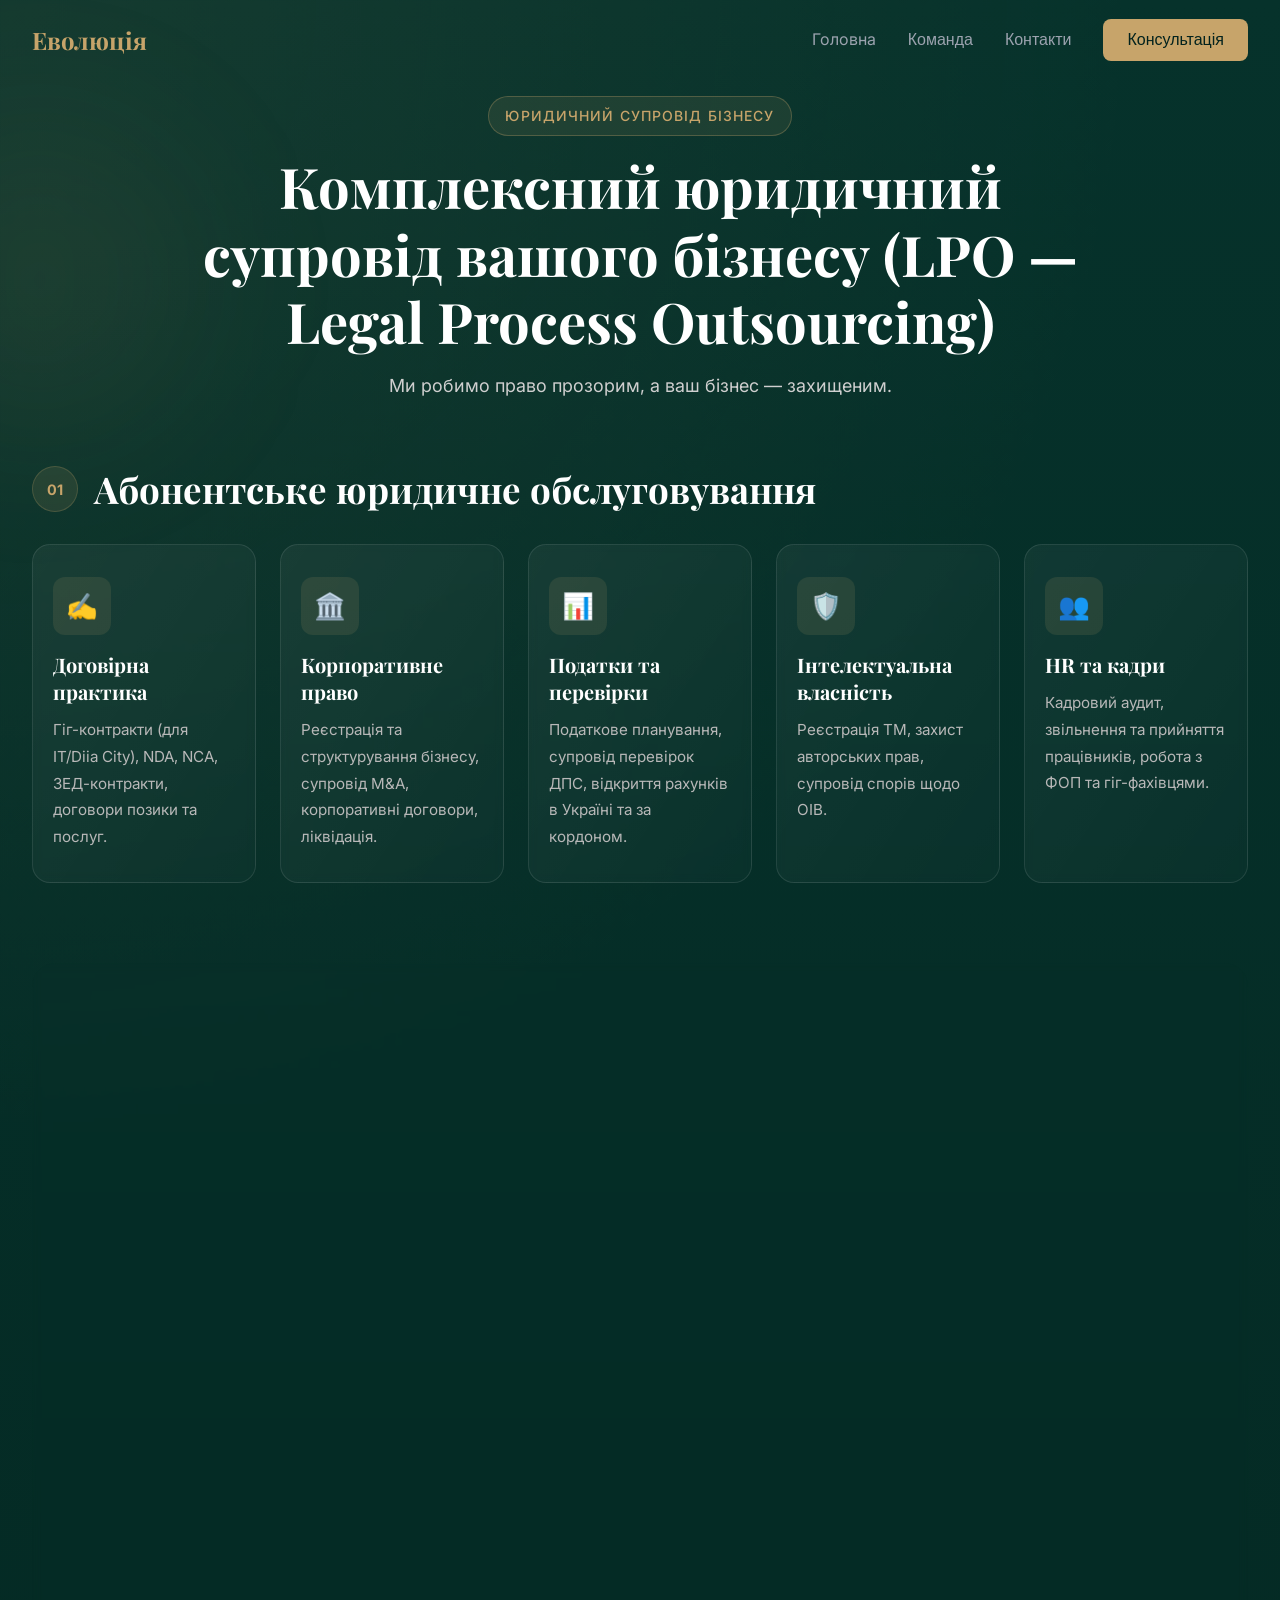
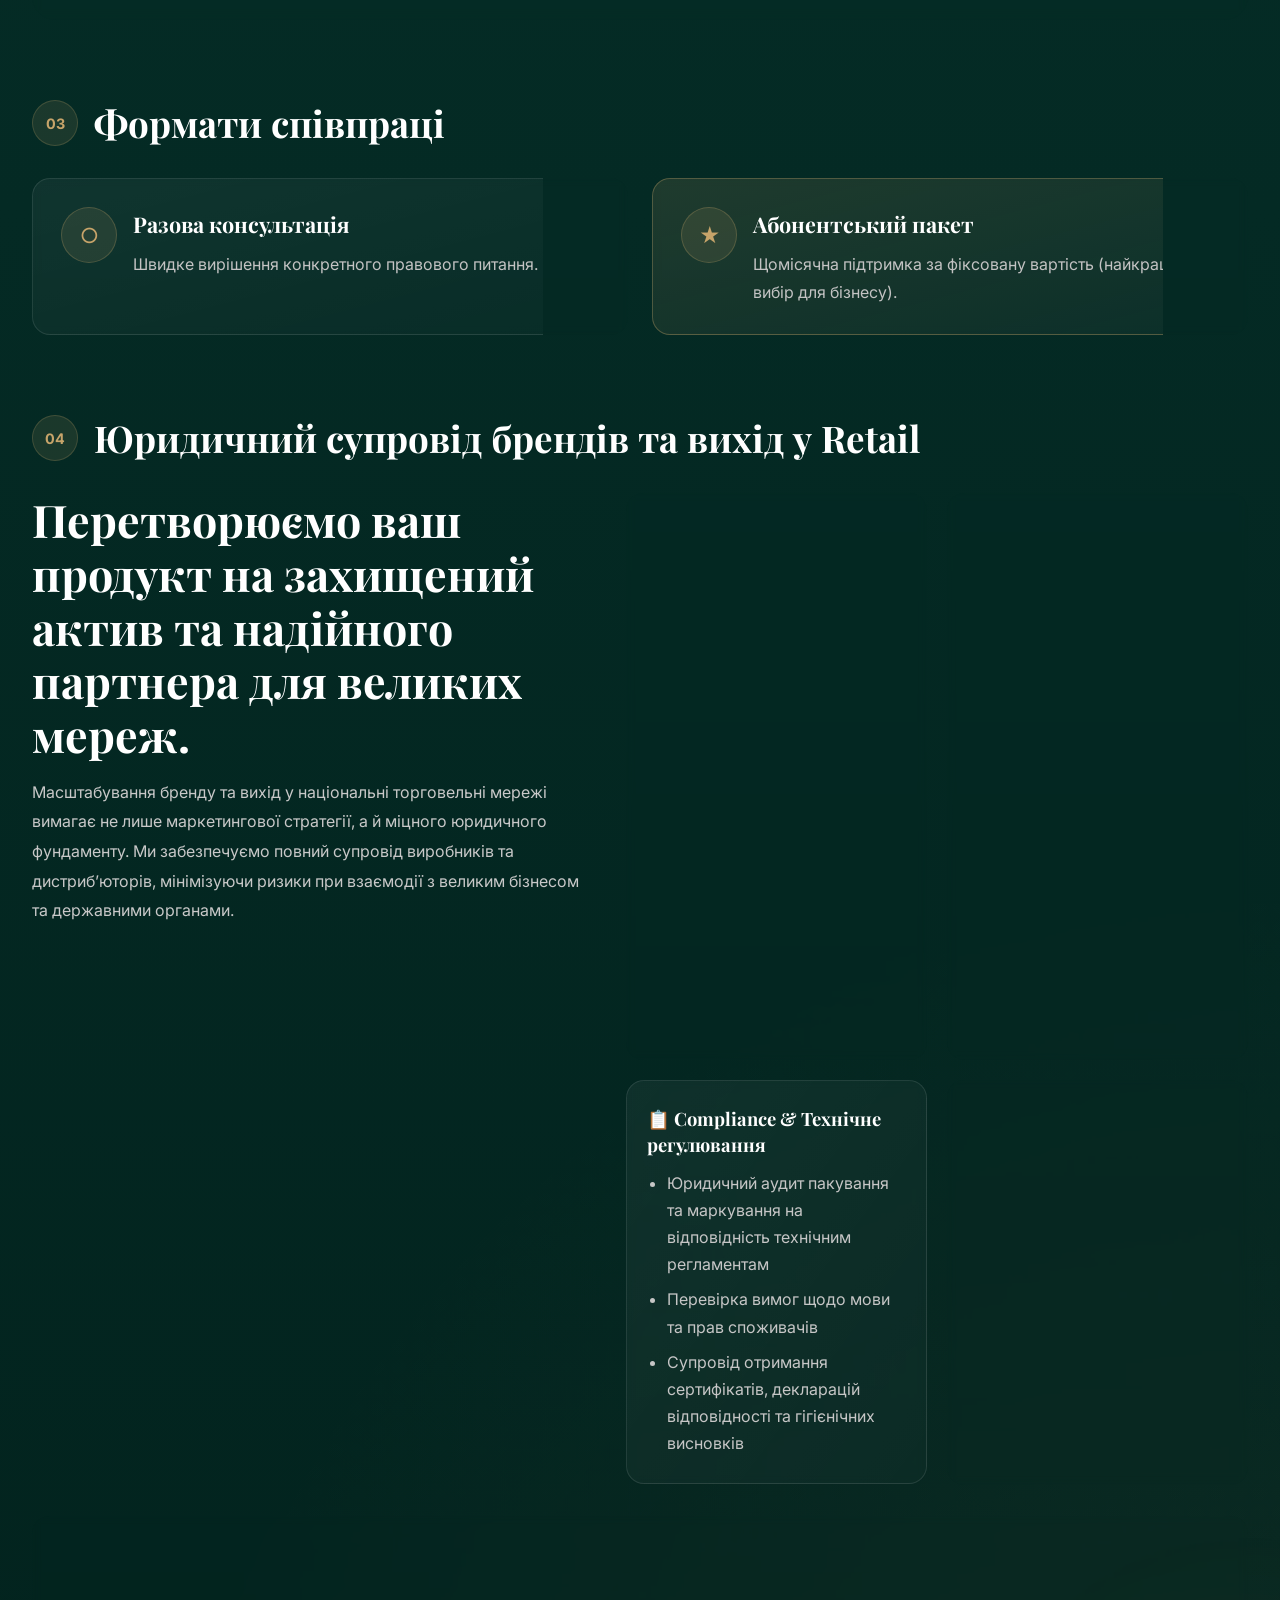
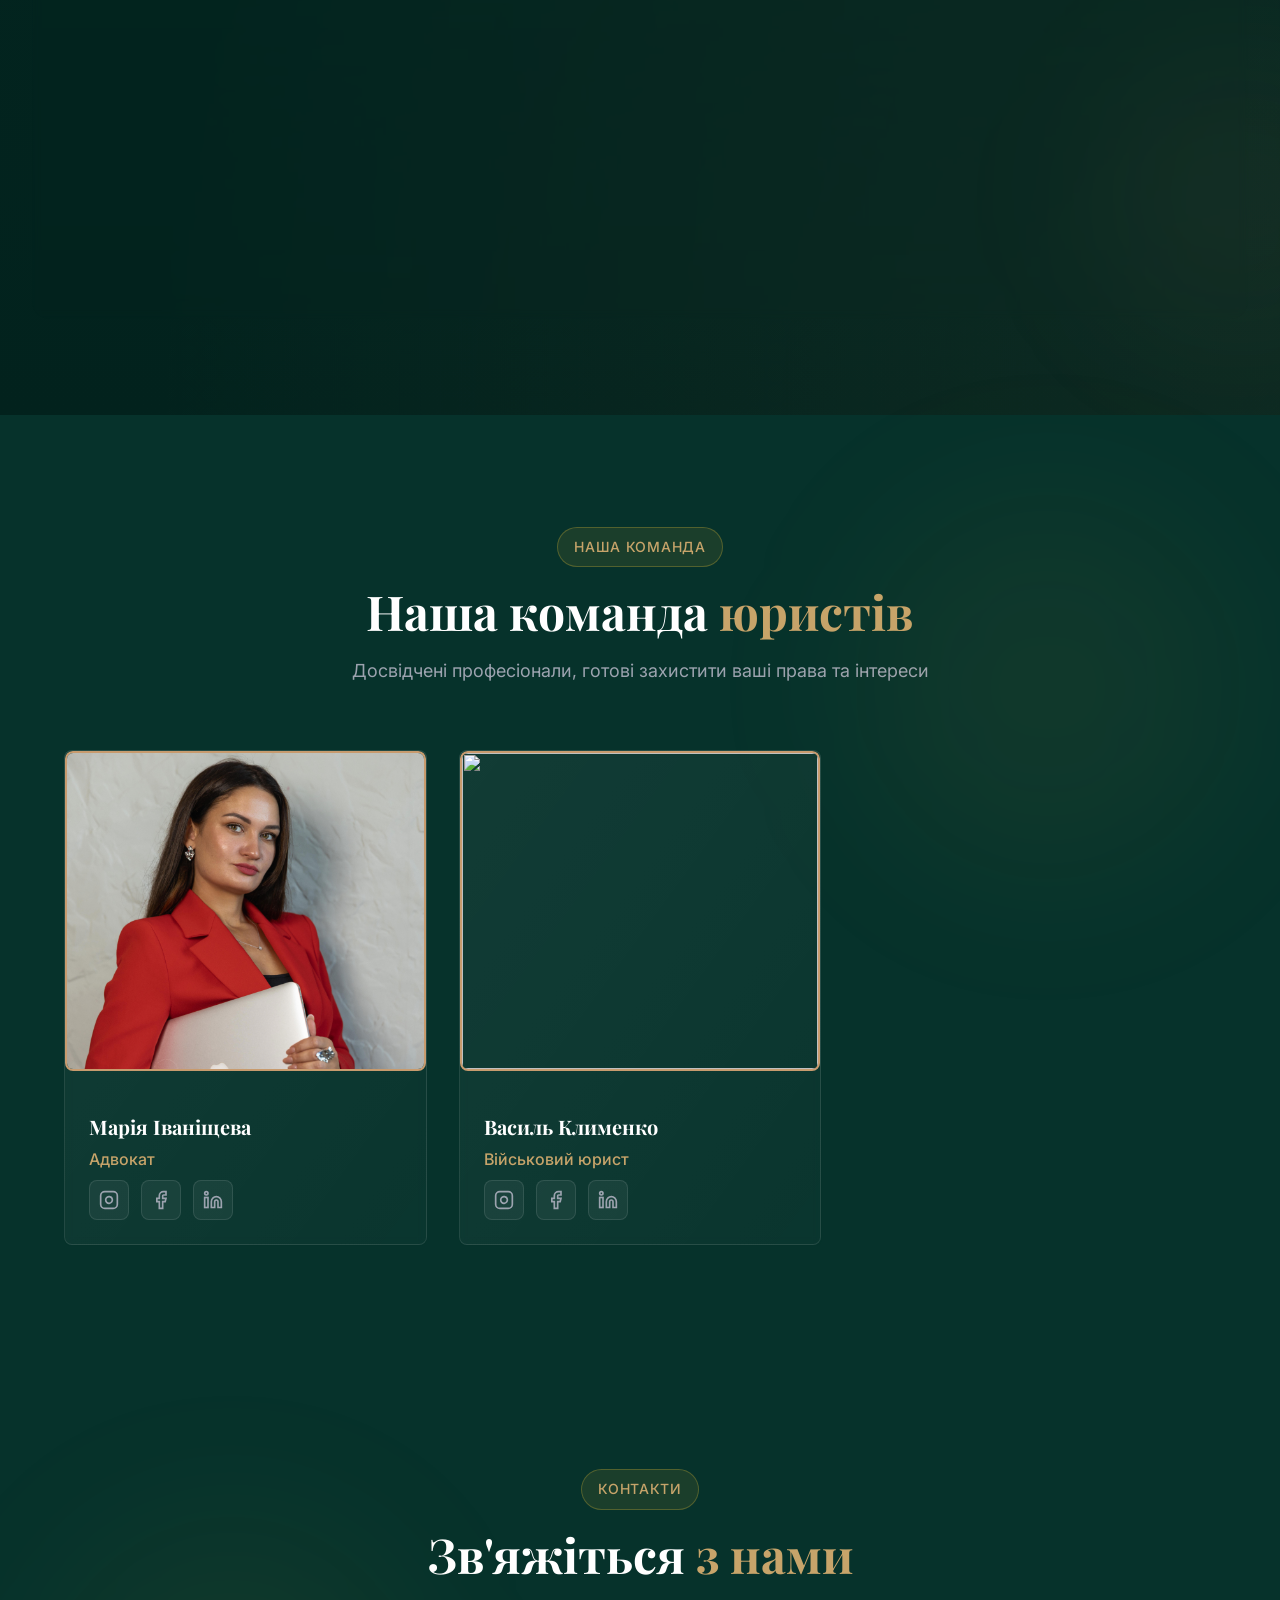
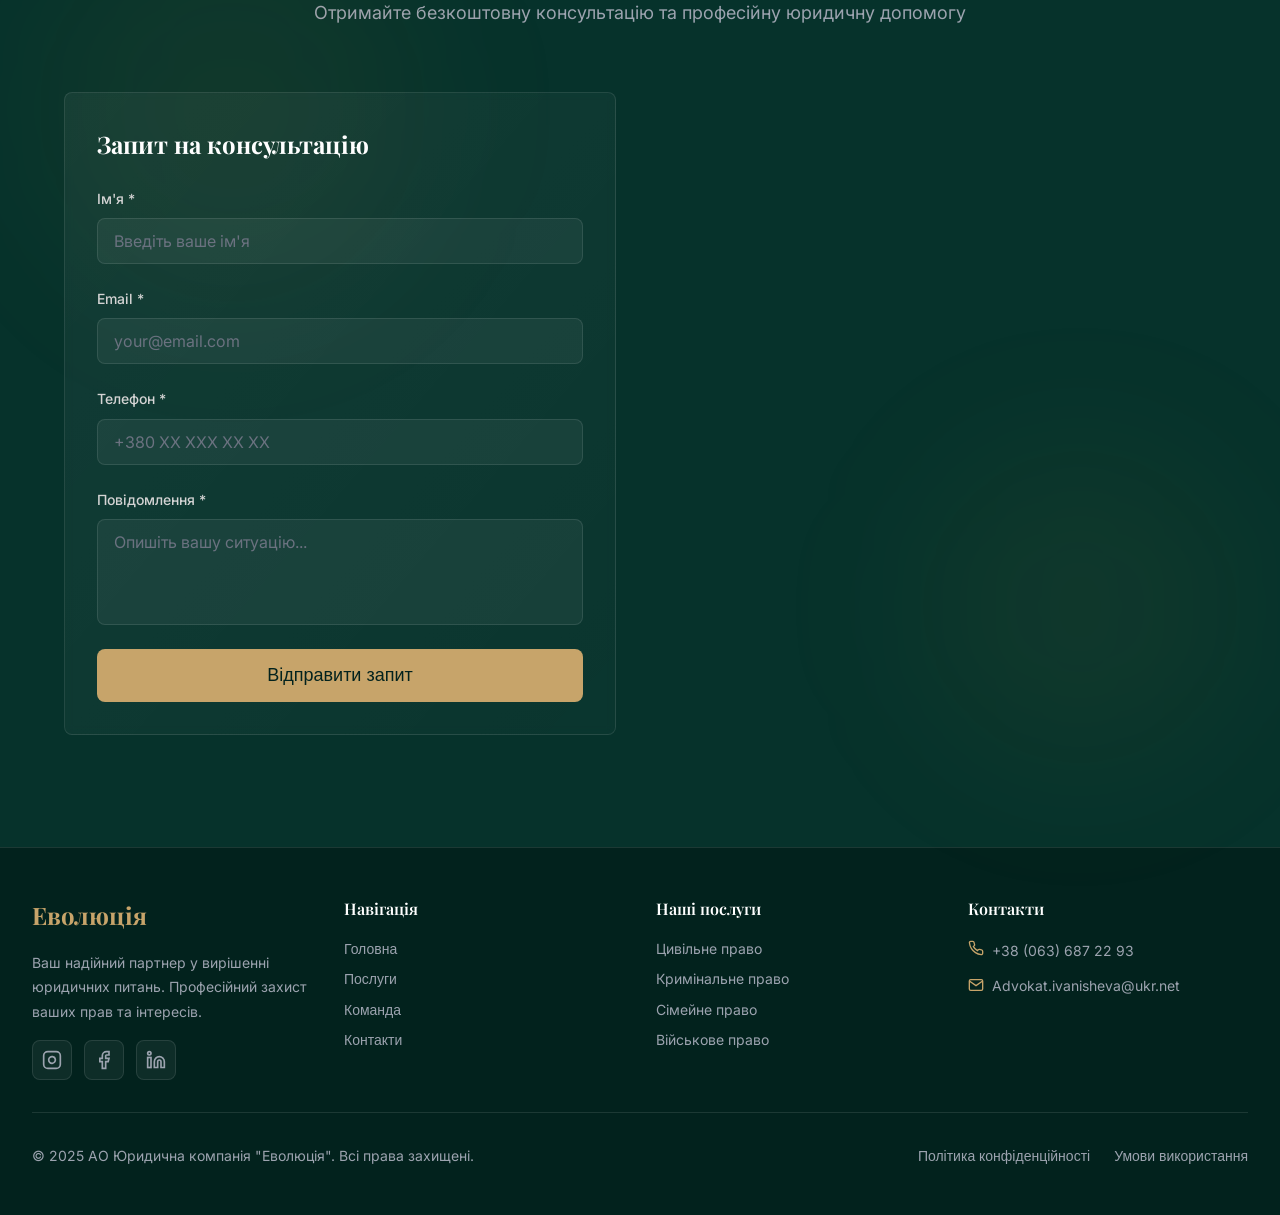
==== services.html @ 6d4f1010 "add second page" ====
<!DOCTYPE html>
<html lang="en">
<head>
    <meta charset="UTF-8" />
    <meta name="viewport" content="width=device-width, initial-scale=1.0" />
    <title>Еволюція - Юридична компанія</title>
    <link rel="stylesheet" href="styles.css">
    <link rel="preconnect" href="https://fonts.googleapis.com">
    <link rel="preconnect" href="https://fonts.gstatic.com" crossorigin>
    <link
      href="https://fonts.googleapis.com/css2?family=Playfair+Display:wght@400;500;600;700;800;900&family=Inter:wght@300;400;500;600;700&display=swap"
      rel="stylesheet">
  </head>
<body>
    
         <!-- Header -->
    <header class="header" id="header">
        <div class="container">
            <div class="header-content">
                <div class="logo" onclick="scrollToSection('hero')">
                    <span class="logo-pravo">Еволюція</span>
                </div>
                <nav class="nav-desktop">
                    <a href="./index.html" class="nav-link nav-link-anchor">Головна</a>
                    <button onclick="scrollToSection('team')" class="nav-link">Команда</button>
                    <button onclick="scrollToSection('contact')" class="nav-link">Контакти</button>
                    <button onclick="scrollToSection('contact')" class="btn btn-primary">Консультація</button>
                </nav>
                <button class="mobile-menu-btn" id="mobileMenuBtn">
                    <span></span>
                    <span></span>
                    <span></span>
                </button>
            </div>
            <nav class="nav-mobile" id="navMobile">
                <a href="./index.html" class="nav-link nav-link-anchor">Головна</a>
                <button onclick="scrollToSection('team')" class="nav-link">Команда</button>
                <button onclick="scrollToSection('contact')" class="nav-link">Контакти</button>
                <button onclick="scrollToSection('contact')" class="btn btn-primary">Консультація</button>
            </nav>
        </div>
    </header>

<section class="business-support" id="business-support">
  <div class="container">
    <div class="section-heading">
      <span class="section-label">Юридичний супровід бізнесу</span>
      <h2>Комплексний юридичний супровід вашого бізнесу (LPO — Legal Process Outsourcing)</h2>
      <p>Ми робимо право прозорим, а ваш бізнес — захищеним.</p>
    </div>

    <div class="service-block">
      <div class="block-title">
        <span>01</span>
        <h3>Абонентське юридичне обслуговування</h3>
      </div>

      <div class="practice-grid">
        <article class="practice-card">
          <div class="practice-icon">✍️</div>
          <h4>Договірна практика</h4>
          <p>Гіг-контракти (для IT/Diia City), NDA, NCA, ЗЕД-контракти, договори позики та послуг.</p>
        </article>

        <article class="practice-card">
          <div class="practice-icon">🏛️</div>
          <h4>Корпоративне право</h4>
          <p>Реєстрація та структурування бізнесу, супровід M&amp;A, корпоративні договори, ліквідація.</p>
        </article>

        <article class="practice-card">
          <div class="practice-icon">📊</div>
          <h4>Податки та перевірки</h4>
          <p>Податкове планування, супровід перевірок ДПС, відкриття рахунків в Україні та за кордоном.</p>
        </article>

        <article class="practice-card">
          <div class="practice-icon">🛡️</div>
          <h4>Інтелектуальна власність</h4>
          <p>Реєстрація ТМ, захист авторських прав, супровід спорів щодо ОІВ.</p>
        </article>

        <article class="practice-card">
          <div class="practice-icon">👥</div>
          <h4>HR та кадри</h4>
          <p>Кадровий аудит, звільнення та прийняття працівників, робота з ФОП та гіг-фахівцями.</p>
        </article>
      </div>
    </div>

    <div class="military-accounting">
      <div class="military-content">
        <span class="section-label light">02 Військовий облік на підприємстві</span>
        <h3>Повна відповідність без штрафів</h3>
        <p class="military-lead">
          Штрафи сягають десятків тисяч гривень, а ТЦК вимагає ідеального ведення документації.
        </p>

        <ul class="military-list">
          <li>Призначення відповідальної особи та її навчання</li>
          <li>Формування журналів, списків та актуалізація даних</li>
          <li>Супровід планових та позапланових перевірок ТЦК</li>
          <li>Аутсорсинг військового обліку: ми ведемо вашу базу, ви уникаєте ризиків</li>
        </ul>

        <a href="#contact" class="btn-gold">Замовити консультацію</a>
      </div>

      <div class="military-visual">
        <div class="visual-card">
          <span>Військовий облік підприємства</span>
        </div>
      </div>
    </div>

    <div class="service-block cooperation-block">
      <div class="block-title">
        <span>03</span>
        <h3>Формати співпраці</h3>
      </div>

      <div class="cooperation-grid">
        <article class="cooperation-card">
          <div class="cooperation-icon">○</div>
          <div>
            <h4>Разова консультація</h4>
            <p>Швидке вирішення конкретного правового питання.</p>
          </div>
        </article>

        <article class="cooperation-card featured">
          <div class="cooperation-icon">★</div>
          <div>
            <h4>Абонентський пакет</h4>
            <p>Щомісячна підтримка за фіксовану вартість (найкращий вибір для бізнесу).</p>
          </div>
        </article>
      </div>
    </div>

    <div class="retail-support">
  <div class="block-title">
    <span>04</span>
    <h3>Юридичний супровід брендів та вихід у Retail</h3>
  </div>

  <div class="retail-top">
    <div class="retail-intro">
      <h4>Перетворюємо ваш продукт на захищений актив та надійного партнера для великих мереж.</h4>
      <p>
        Масштабування бренду та вихід у національні торговельні мережі вимагає не лише маркетингової
        стратегії, а й міцного юридичного фундаменту. Ми забезпечуємо повний супровід виробників та
        дистриб’юторів, мінімізуючи ризики при взаємодії з великим бізнесом та державними органами.
      </p>
    </div>

    <div class="retail-grid">
      <article class="retail-card">
        <h5>⚖️ Retail-комплаєнс та договірна архітектура</h5>

        <p class="retail-subtitle">Аналіз договорів із мережами:</p>
        <ul class="retail-list">
          <li>Детальна експертиза контрактів із національними ритейлерами</li>
          <li>Коригування прихованих штрафних санкцій, умов дебіторської заборгованості, маркетингових ретро-бонусів та умов повернення товару</li>
        </ul>

        <p class="retail-subtitle">Побудова дистрибуції:</p>
        <ul class="retail-list">
          <li>Розробка дилерських та дистриб’юторських угод «з нуля»</li>
          <li>Покриття всієї території України або вихід на міжнародні ринки</li>
        </ul>
      </article>

      <article class="retail-card">
        <h5>🛡️ Захист капіталу бренду (IP Law)</h5>
        <ul class="retail-list">
          <li>Реєстрація ТМ для лістингу в мережах та захисту від недобросовісної конкуренції</li>
          <li>Антипіратство та юридичне блокування продажів підробленої чи «сірої» продукції</li>
          <li>Захист промислових зразків та реєстрація унікального дизайну пакування чи форми виробу</li>
        </ul>
      </article>

      <article class="retail-card">
        <h5>📋 Compliance &amp; Технічне регулювання</h5>
        <ul class="retail-list">
          <li>Юридичний аудит пакування та маркування на відповідність технічним регламентам</li>
          <li>Перевірка вимог щодо мови та прав споживачів</li>
          <li>Супровід отримання сертифікатів, декларацій відповідності та гігієнічних висновків</li>
        </ul>
      </article>

      <article class="retail-card">
        <h5>📢 Marketing &amp; Media Law</h5>
        <ul class="retail-list">
          <li>Супровід рекламних кампаній та юридичний аналіз креативів</li>
          <li>Уникнення штрафів за порушення Закону «Про рекламу»</li>
          <li>Контракти з інфлюенсерами та амбасадорами бренду</li>
          <li>Регулювання передачі прав на контент і відповідальності за репутаційні ризики</li>
        </ul>
      </article>
    </div>
  </div>

  <div class="retail-benefits">
    <h4>Чому вашому бренду потрібен юридичний партнер?</h4>

    <div class="benefits-grid">
      <div class="benefit-item">
        <h5>Професійна позиція в переговорах</h5>
        <p>Наявність адвокатського супроводу змінює баланс сил при узгодженні умов із ритейлерами.</p>
      </div>

      <div class="benefit-item">
        <h5>Захист маржинальності</h5>
        <p>Ми прибираємо з договорів юридичні пастки, які призводять до неочікуваних фінансових втрат (штрафи, логістичні нарахування).</p>
      </div>

      <div class="benefit-item">
        <h5>Легітимність масштабування</h5>
        <p>Ваш бренд готовий до будь-яких перевірок — від податкової до захисту прав споживачів.</p>
      </div>
    </div>

    <a href="#contact" class="btn-dark">Замовити Legal Audit</a>
  </div>
</div>
  </div>
</section>

    <!-- Team Section -->
      <section class="team" id="team">
        <div class="section-decoration section-decoration-3"></div>
        <div class="container">
          <div class="section-header">
            <div class="section-badge">НАША КОМАНДА</div>
            <h2 class="section-title">
              <span class="section-title-white">Наша команда </span>
              <span class="section-title-gold">юристів</span>
            </h2>
            <p class="section-description">
              Досвідчені професіонали, готові захистити ваші права та інтереси
            </p>
          </div>
          <div class="team-grid">
            <div class="team-card">
              <div class="team-avatar">
                <img src="./img/maria.JPG" alt="Марія Іваніщева" class="team-photo" />
              </div>
              <div class="team-info">
                <h3 class="team-name">Марія Іваніщева</h3>
                <p class="team-position">Адвокат</p>
                <!-- <p class="team-specialty">Кримінальне та військове право</p> -->
                <div class="team-social">
                  <a href="#" class="social-link">
                    <svg width="20" height="20" viewBox="0 0 24 24" fill="none" stroke="currentColor" stroke-width="2">
                      <rect x="2" y="2" width="20" height="20" rx="5" ry="5" />
                      <path d="M16 11.37A4 4 0 1 1 12.63 8 4 4 0 0 1 16 11.37z" />
                      <line x1="17.5" y1="6.5" x2="17.51" y2="6.5" />
                    </svg>
                  </a>
                  <a href="#" class="social-link">
                    <svg width="20" height="20" viewBox="0 0 24 24" fill="none" stroke="currentColor" stroke-width="2">
                      <path d="M18 2h-3a5 5 0 0 0-5 5v3H7v4h3v8h4v-8h3l1-4h-4V7a1 1 0 0 1 1-1h3z" />
                    </svg>
                  </a>
                  <a href="#" class="social-link">
                    <svg width="20" height="20" viewBox="0 0 24 24" fill="none" stroke="currentColor" stroke-width="2">
                      <path d="M16 8a6 6 0 0 1 6 6v7h-4v-7a2 2 0 0 0-2-2 2 2 0 0 0-2 2v7h-4v-7a6 6 0 0 1 6-6z" />
                      <rect x="2" y="9" width="4" height="12" />
                      <circle cx="4" cy="4" r="2" />
                    </svg>
                  </a>
                </div>
              </div>
            </div>
           <div class="team-card">
              <div class="team-avatar">
                <img src="./img/lawyer2.JPG" alt="" class="team-photo" />
              </div>
              <div class="team-info">
                <h3 class="team-name">Василь Клименко</h3>
                <p class="team-position">Військовий юрист</p>
                <!-- <p class="team-specialty">Кримінальне та військове право</p> -->
                <div class="team-social">
                  <a href="#" class="social-link">
                    <svg width="20" height="20" viewBox="0 0 24 24" fill="none" stroke="currentColor" stroke-width="2">
                      <rect x="2" y="2" width="20" height="20" rx="5" ry="5" />
                      <path d="M16 11.37A4 4 0 1 1 12.63 8 4 4 0 0 1 16 11.37z" />
                      <line x1="17.5" y1="6.5" x2="17.51" y2="6.5" />
                    </svg>
                  </a>
                  <a href="#" class="social-link">
                    <svg width="20" height="20" viewBox="0 0 24 24" fill="none" stroke="currentColor" stroke-width="2">
                      <path d="M18 2h-3a5 5 0 0 0-5 5v3H7v4h3v8h4v-8h3l1-4h-4V7a1 1 0 0 1 1-1h3z" />
                    </svg>
                  </a>
                  <a href="#" class="social-link">
                    <svg width="20" height="20" viewBox="0 0 24 24" fill="none" stroke="currentColor" stroke-width="2">
                      <path d="M16 8a6 6 0 0 1 6 6v7h-4v-7a2 2 0 0 0-2-2 2 2 0 0 0-2 2v7h-4v-7a6 6 0 0 1 6-6z" />
                      <rect x="2" y="9" width="4" height="12" />
                      <circle cx="4" cy="4" r="2" />
                    </svg>
                  </a>
                </div>
              </div>
            </div>
            <!-- <div class="team-card">
              <div class="team-avatar">
                <div class="team-avatar-placeholder">
                  <span>І</span>
                </div>
              </div>
              <div class="team-info">
                <h3 class="team-name">Ірина Бондаренко</h3>
                <p class="team-position">Старший юрист</p>
                <p class="team-specialty">Адміністративне право</p>
                <div class="team-social">
                  <a href="#" class="social-link">
                    <svg width="20" height="20" viewBox="0 0 24 24" fill="none" stroke="currentColor" stroke-width="2">
                      <rect x="2" y="2" width="20" height="20" rx="5" ry="5" />
                      <path d="M16 11.37A4 4 0 1 1 12.63 8 4 4 0 0 1 16 11.37z" />
                      <line x1="17.5" y1="6.5" x2="17.51" y2="6.5" />
                    </svg>
                  </a>
                  <a href="#" class="social-link">
                    <svg width="20" height="20" viewBox="0 0 24 24" fill="none" stroke="currentColor" stroke-width="2">
                      <path d="M18 2h-3a5 5 0 0 0-5 5v3H7v4h3v8h4v-8h3l1-4h-4V7a1 1 0 0 1 1-1h3z" />
                    </svg>
                  </a>
                  <a href="#" class="social-link">
                    <svg width="20" height="20" viewBox="0 0 24 24" fill="none" stroke="currentColor" stroke-width="2">
                      <path d="M16 8a6 6 0 0 1 6 6v7h-4v-7a2 2 0 0 0-2-2 2 2 0 0 0-2 2v7h-4v-7a6 6 0 0 1 6-6z" />
                      <rect x="2" y="9" width="4" height="12" />
                      <circle cx="4" cy="4" r="2" />
                    </svg>
                  </a>
                </div>
              </div>
            </div>  -->
          </div>
        </div>
      </section>
    <!-- Contact Section -->
      <section class="contact" id="contact">
        <div class="section-decoration section-decoration-4"></div>
        <div class="section-decoration section-decoration-5"></div>
        <div class="container">
          <div class="section-header">
            <div class="section-badge">КОНТАКТИ</div>
            <h2 class="section-title">
              <span class="section-title-white">Зв'яжіться </span>
              <span class="section-title-gold">з нами</span>
            </h2>
            <p class="section-description">
              Отримайте безкоштовну консультацію та професійну юридичну допомогу
            </p>
          </div>
          <div class="contact-grid">
            <div class="contact-form-wrapper">
              <h3 class="contact-form-title">Запит на консультацію</h3>
              <form id="contactForm" class="contact-form">
                <div class="form-group">
                  <label for="name">Ім'я *</label>
                  <input type="text" id="name" name="name" required placeholder="Введіть ваше ім'я">
                </div>
                <div class="form-group">
                  <label for="email">Email *</label>
                  <input type="email" id="email" name="email" required placeholder="your@email.com">
                </div>
                <div class="form-group">
                  <label for="phone">Телефон *</label>
                  <input type="tel" id="phone" name="phone" required placeholder="+380 XX XXX XX XX">
                </div>
                <div class="form-group">
                  <label for="message">Повідомлення *</label>
                  <textarea id="message" name="message" required rows="4" placeholder="Опишіть вашу ситуацію..."></textarea>
                </div>
                <button type="submit" class="btn btn-primary btn-lg btn-full">Відправити запит</button>
              </form>
            </div>
            <div class="contact-info">
              <div class="contact-info-card">
                <div class="contact-info-icon">
                  <svg width="24" height="24" viewBox="0 0 24 24" fill="none" stroke="currentColor" stroke-width="2">
                    <path
                      d="M22 16.92v3a2 2 0 0 1-2.18 2 19.79 19.79 0 0 1-8.63-3.07 19.5 19.5 0 0 1-6-6 19.79 19.79 0 0 1-3.07-8.67A2 2 0 0 1 4.11 2h3a2 2 0 0 1 2 1.72 12.84 12.84 0 0 0 .7 2.81 2 2 0 0 1-.45 2.11L8.09 9.91a16 16 0 0 0 6 6l1.27-1.27a2 2 0 0 1 2.11-.45 12.84 12.84 0 0 0 2.81.7A2 2 0 0 1 22 16.92z" />
                  </svg>
                </div>
                <div>
                  <h4>Телефон</h4>
                  <a href="tel:+380636872293">+38 (063) 687 22 93</a>
                </div>
              </div>
              <div class="contact-info-card">
                <div class="contact-info-icon">
                  <svg width="24" height="24" viewBox="0 0 24 24" fill="none" stroke="currentColor" stroke-width="2">
                    <path d="M4 4h16c1.1 0 2 .9 2 2v12c0 1.1-.9 2-2 2H4c-1.1 0-2-.9-2-2V6c0-1.1.9-2 2-2z" />
                    <polyline points="22,6 12,13 2,6" />
                  </svg>
                </div>
                <div>
                  <h4>Email</h4>
                  <a href="mailto:Advokat.ivanisheva@ukr.net">Advokat.ivanisheva@ukr.net</a>
                </div>
              </div>
              <div class="contact-info-card">
                <div class="contact-info-icon">
                  <svg width="24" height="24" viewBox="0 0 24 24" fill="none" stroke="currentColor" stroke-width="2">
                    <path d="M21 10c0 7-9 13-9 13s-9-6-9-13a9 9 0 0 1 18 0z" />
                    <circle cx="12" cy="10" r="3" />
                  </svg>
                </div>
                <div>
                  <h4>Адреса</h4>
                  <p>м. Івано-Франківськ, вул. Шевченко, 9</p>
                  <p>76018</p>
                </div>
              </div>
              <div class="contact-info-card">
                <div class="contact-info-icon">
                  <svg width="24" height="24" viewBox="0 0 24 24" fill="none" stroke="currentColor" stroke-width="2">
                    <circle cx="12" cy="12" r="10" />
                    <polyline points="12 6 12 12 16 14" />
                  </svg>
                </div>
                <div>
                  <h4>Години роботи</h4>
                  <p>Пн-Пт: 9:00 - 18:00</p>
                  <p>Сб: 10:00 - 15:00</p>
                  <p>Нд: Вихідний</p>
                </div>
              </div>
            </div>
          </div>
        </div>
      </section>
      
      <!-- Footer -->
      <footer class="footer">
        <div class="container">
          <div class="footer-grid">
            <div class="footer-brand">
              <div class="logo">
                <span class="logo-pravo">Еволюція</span>
              </div>
              <p class="footer-description">
                Ваш надійний партнер у вирішенні юридичних питань. Професійний захист ваших прав та інтересів.
              </p>
              <div class="footer-social">
                <a href="#" class="social-link">
                  <svg width="20" height="20" viewBox="0 0 24 24" fill="none" stroke="currentColor" stroke-width="2">
                    <rect x="2" y="2" width="20" height="20" rx="5" ry="5" />
                    <path d="M16 11.37A4 4 0 1 1 12.63 8 4 4 0 0 1 16 11.37z" />
                    <line x1="17.5" y1="6.5" x2="17.51" y2="6.5" />
                  </svg>
                </a>
                <a href="#" class="social-link">
                  <svg width="20" height="20" viewBox="0 0 24 24" fill="none" stroke="currentColor" stroke-width="2">
                    <path d="M18 2h-3a5 5 0 0 0-5 5v3H7v4h3v8h4v-8h3l1-4h-4V7a1 1 0 0 1 1-1h3z" />
                  </svg>
                </a>
                <a href="#" class="social-link">
                  <svg width="20" height="20" viewBox="0 0 24 24" fill="none" stroke="currentColor" stroke-width="2">
                    <path d="M16 8a6 6 0 0 1 6 6v7h-4v-7a2 2 0 0 0-2-2 2 2 0 0 0-2 2v7h-4v-7a6 6 0 0 1 6-6z" />
                    <rect x="2" y="9" width="4" height="12" />
                    <circle cx="4" cy="4" r="2" />
                  </svg>
                </a>
              </div>
            </div>
            <div class="footer-links">
              <h3>Навігація</h3>
              <ul>
                <li><button onclick="scrollToSection('hero')">Головна</button></li>
                <li><button onclick="scrollToSection('services')">Послуги</button></li>
                <li><button onclick="scrollToSection('team')">Команда</button></li>
                <li><button onclick="scrollToSection('contact')">Контакти</button></li>
              </ul>
            </div>
            <div class="footer-links">
              <h3>Наші послуги</h3>
              <ul>
                <li>Цивільне право</li>
                <li>Кримінальне право</li>
                <li>Сімейне право</li>
                <li>Військове право</li>
              </ul>
            </div>
            <div class="footer-contact">
              <h3>Контакти</h3>
              <div class="footer-contact-item">
                <svg width="16" height="16" viewBox="0 0 24 24" fill="none" stroke="currentColor" stroke-width="2">
                  <path
                    d="M22 16.92v3a2 2 0 0 1-2.18 2 19.79 19.79 0 0 1-8.63-3.07 19.5 19.5 0 0 1-6-6 19.79 19.79 0 0 1-3.07-8.67A2 2 0 0 1 4.11 2h3a2 2 0 0 1 2 1.72 12.84 12.84 0 0 0 .7 2.81 2 2 0 0 1-.45 2.11L8.09 9.91a16 16 0 0 0 6 6l1.27-1.27a2 2 0 0 1 2.11-.45 12.84 12.84 0 0 0 2.81.7A2 2 0 0 1 22 16.92z" />
                </svg>
                <div>
                  <a href="tel:+380636872293">+38 (063) 687 22 93</a>
                </div>
              </div>
              <div class="footer-contact-item">
                <svg width="16" height="16" viewBox="0 0 24 24" fill="none" stroke="currentColor" stroke-width="2">
                  <path d="M4 4h16c1.1 0 2 .9 2 2v12c0 1.1-.9 2-2 2H4c-1.1 0-2-.9-2-2V6c0-1.1.9-2 2-2z" />
                  <polyline points="22,6 12,13 2,6" />
                </svg>
                <a href="mailto:Advokat.ivanisheva@ukr.net">Advokat.ivanisheva@ukr.net</a>
              </div>
            </div>
          </div>
          <div class="footer-bottom">
            <p>© 2025 АО Юридична компанія "Еволюція". Всі права захищені.</p>
            <div class="footer-bottom-links">
              <button>Політика конфіденційності</button>
              <button>Умови використання</button>
            </div>
          </div>
        </div>
      </footer>
      
      <!-- Toast Notification -->
      <div id="toast" class="toast"></div>
      
      <script src="script.js"></script>
    
</body>
</html>
---- styles.css ----
/* Reset and Base Styles */
* {
  margin: 0;
  padding: 0;
  box-sizing: border-box;
}

:root {
  --gold: #c7a46a;
  --gold-dark: #a48753;
  --bg-dark: #06322b;
  --bg-darker: #02221d;
  --text-white: #ffffff;
  --text-gray: #d8d8d8;
  --text-light-gray: #f3f3f3;
  --border-color: rgba(255, 255, 255, 0.1);
}

html {
  scroll-behavior: smooth;
}

body {
  font-family: "Inter", sans-serif;
  background-color: var(--bg-dark);
  color: var(--text-white);
  line-height: 1.6;
  overflow-x: hidden;
}

h1,
h2,
h3,
h4,
h5,
h6 {
  font-family: "Playfair Display", serif;
  font-weight: 700;
}
a {
  text-decoration: none;
}
.container {
  max-width: 1280px;
  margin: 0 auto;
  padding: 0 1rem;
}

@media (min-width: 640px) {
  .container {
    padding: 0 1.5rem;
  }
}

@media (min-width: 1024px) {
  .container {
    padding: 0 2rem;
  }
}

/* Header */
.header {
  position: fixed;
  top: 0;
  left: 0;
  right: 0;
  z-index: 50;
  transition: all 0.3s ease;
}

.header.scrolled {
  background-color: rgba(0, 0, 0, 0.9);
  backdrop-filter: blur(12px);
  box-shadow: 0 4px 20px rgba(0, 0, 0, 0.5);
}

.header-content {
  display: flex;
  align-items: center;
  justify-content: space-between;
  height: 80px;
}

.logo {
  font-size: 1.5rem;
  font-weight: 700;
  cursor: pointer;
  font-family: "Playfair Display", serif;
}

.logo-pravo {
  color: var(--gold);
}

.logo-blago {
  color: var(--text-white);
}

.nav-desktop {
  display: none;
  align-items: center;
  gap: 2rem;
}

@media (min-width: 768px) {
  .nav-desktop {
    display: flex;
  }
}

.nav-link {
  background: none;
  border: none;
  color: #9ca3af;
  cursor: pointer;
  font-size: 1rem;
  transition: color 0.2s;
}

.nav-link:hover {
  color: var(--gold);
}

.mobile-menu-btn {
  display: flex;
  flex-direction: column;
  gap: 6px;
  background: none;
  border: none;
  cursor: pointer;
  padding: 8px;
}

@media (min-width: 768px) {
  .mobile-menu-btn {
    display: none;
  }
}

.mobile-menu-btn span {
  width: 24px;
  height: 2px;
  background-color: var(--text-white);
  transition: all 0.3s ease;
}

.mobile-menu-btn.active span:nth-child(1) {
  transform: rotate(45deg) translate(8px, 8px);
}

.mobile-menu-btn.active span:nth-child(2) {
  opacity: 0;
}

.mobile-menu-btn.active span:nth-child(3) {
  transform: rotate(-45deg) translate(6px, -6px);
}

.nav-mobile {
  display: none;
  flex-direction: column;
  gap: 1rem;
  padding: 1.5rem;
  background-color: rgba(0, 0, 0, 0.95);
  backdrop-filter: blur(12px);
  border-top: 1px solid var(--border-color);
}

.nav-mobile.active {
  display: flex;
}

@media (min-width: 768px) {
  .nav-mobile {
    display: none !important;
  }
}

/* Hero Section */
.hero {
  position: relative;
  min-height: 100vh;
  display: flex;
  align-items: center;
  justify-content: center;
  overflow: hidden;
  padding-top: 80px;
}

.hero-bg {
  position: absolute;
  inset: 0;
  z-index: 0;
}

.hero-image {
  width: 100%;
  height: 100%;
  object-fit: cover;
  animation: heroZoom 20s ease-in-out infinite alternate;
}

@keyframes heroZoom {
  0% {
    transform: scale(1);
  }

  100% {
    transform: scale(1.1);
  }
}

.hero-overlay {
  position: absolute;
  inset: 0;
  background: linear-gradient(
    to bottom right,
    rgba(0, 0, 0, 0.85) 0%,
    rgba(10, 10, 10, 0.9) 50%,
    rgba(0, 0, 0, 0.85) 100%
  );
}

.hero-decoration {
  position: absolute;
  border-radius: 50%;
  filter: blur(80px);
  opacity: 0.6;
  z-index: 1;
}

.hero-decoration-1 {
  top: 80px;
  right: 40px;
  width: 288px;
  height: 288px;
  background-color: rgba(212, 175, 55, 0.1);
}

.hero-decoration-2 {
  bottom: 80px;
  left: 40px;
  width: 384px;
  height: 384px;
  background-color: rgba(212, 175, 55, 0.05);
}

.hero-container {
  position: relative;
  z-index: 10;
  text-align: center;
  max-width: 1280px;
  padding-top: 5rem;
  padding-bottom: 2rem;
}

.hero-badge {
  display: inline-flex;
  align-items: center;
  gap: 0.5rem;
  padding: 0.5rem 1rem;
  background-color: rgba(212, 175, 55, 0.1);
  border: 1px solid rgba(212, 175, 55, 0.3);
  border-radius: 9999px;
  margin-bottom: 1.5rem;
  backdrop-filter: blur(4px);
}

.hero-badge .icon {
  color: var(--gold);
}

.hero-badge span {
  font-size: 0.875rem;
  color: var(--gold);
  font-weight: 500;
}

.hero-title {
  font-size: 2.5rem;
  line-height: 1.2;
  margin-bottom: 1.5rem;
  font-weight: 700;
}

@media (min-width: 640px) {
  .hero-title {
    font-size: 3rem;
  }
}

@media (min-width: 768px) {
  .hero-title {
    font-size: 3.75rem;
  }
}

@media (min-width: 1024px) {
  .hero-title {
    font-size: 4.5rem;
  }
}

.hero-title-white {
  color: var(--text-white);
}

.hero-title-gold {
  color: var(--gold);
}

.hero-description {
  font-size: 1.125rem;
  color: #d4d4d4;
  margin-bottom: 2rem;
  max-width: 48rem;
  margin-left: auto;
  margin-right: auto;
  line-height: 1.75;
}

@media (min-width: 640px) {
  .hero-description {
    font-size: 1.25rem;
  }
}

.hero-free-badge {
  display: inline-flex;
  align-items: center;
  gap: 0.5rem;
  padding: 0.75rem 1.5rem;
  background: linear-gradient(
    to right,
    rgba(212, 175, 55, 0.2) 0%,
    transparent 100%
  );
  border-left: 4px solid var(--gold);
  border-radius: 0 9999px 9999px 0;
  margin-bottom: 2rem;
}

.hero-free-badge .icon {
  color: var(--gold);
}

.hero-free-badge span {
  font-size: 1.125rem;
  font-weight: 600;
  color: var(--gold);
}

.hero-buttons {
  display: flex;
  flex-direction: column;
  gap: 1rem;
  justify-content: center;
  align-items: center;
  margin-bottom: 4rem;
}

@media (min-width: 640px) {
  .hero-buttons {
    flex-direction: row;
  }
}
/* Buttons */
.btn {
  padding: 0.75rem 1.5rem;
  border: none;
  border-radius: 8px;
  font-size: 1rem;
  font-weight: 500;
  cursor: pointer;
  transition: all 0.2s ease;
  display: inline-block;
  text-align: center;
}

.btn-primary {
  background-color: var(--gold);
  color: var(--bg-darker);
}

.btn-primary:hover {
  background-color: var(--gold-dark);
  transform: scale(1.05);
}

.btn-outline {
  background-color: transparent;
  color: var(--gold);
  border: 2px solid var(--gold);
}

.btn-outline:hover {
  background-color: var(--gold);
  color: var(--bg-darker);
}

.btn-lg {
  padding: 1rem 2rem;
  font-size: 1.125rem;
}

.btn-full {
  width: 100%;
}

/* Section Styles */
section {
  position: relative;
  padding: 5rem 0;
}

@media (min-width: 640px) {
  section {
    padding: 7rem 0;
  }
}

.section-decoration {
  position: absolute;
  border-radius: 50%;
  filter: blur(80px);
}

.section-decoration-1 {
  top: 160px;
  left: 0;
  width: 384px;
  height: 384px;
  background-color: rgba(212, 175, 55, 0.05);
}

.section-decoration-2 {
  bottom: 80px;
  right: 0;
  width: 320px;
  height: 320px;
  background-color: rgba(212, 175, 55, 0.05);
}

.section-decoration-3 {
  top: 80px;
  right: 40px;
  width: 384px;
  height: 384px;
  background-color: rgba(212, 175, 55, 0.05);
}

.section-decoration-4 {
  top: 160px;
  left: 40px;
  width: 384px;
  height: 384px;
  background-color: rgba(212, 175, 55, 0.05);
}

.section-decoration-5 {
  bottom: 80px;
  right: 40px;
  width: 320px;
  height: 320px;
  background-color: rgba(212, 175, 55, 0.05);
}

.section-header {
  text-align: center;
  margin-bottom: 4rem;
}

.section-badge {
  display: inline-flex;
  align-items: center;
  gap: 0.5rem;
  padding: 0.5rem 1rem;
  background-color: rgba(212, 175, 55, 0.1);
  border: 1px solid rgba(212, 175, 55, 0.3);
  border-radius: 9999px;
  margin-bottom: 1rem;
  font-size: 0.875rem;
  color: var(--gold);
  font-weight: 500;
  text-transform: uppercase;
  letter-spacing: 0.05em;
}

.section-title {
  font-size: 2rem;
  line-height: 1.2;
  margin-bottom: 1rem;
  font-weight: 700;
}

@media (min-width: 640px) {
  .section-title {
    font-size: 2.5rem;
  }
}

@media (min-width: 768px) {
  .section-title {
    font-size: 3rem;
  }
}

.section-title-white {
  color: var(--text-white);
}

.section-title-gold {
  color: var(--gold);
}

.section-description {
  font-size: 1.125rem;
  color: #9ca3af;
  max-width: 42rem;
  margin: 0 auto;
}

/* Services Section */
.services-grid {
  display: grid;
  grid-template-columns: 1fr;
  gap: 1.5rem;
  margin-bottom: 5rem;
}

@media (min-width: 768px) {
  .services-grid {
    grid-template-columns: repeat(2, 1fr);
  }
}

@media (min-width: 1024px) {
  .services-grid {
    grid-template-columns: repeat(3, 1fr);
  }
}

.service-card {
  padding: 2rem;
  background: linear-gradient(
    to bottom right,
    rgba(255, 255, 255, 0.05) 0%,
    rgba(255, 255, 255, 0.02) 100%
  );
  border: 1px solid rgba(255, 255, 255, 0.1);
  border-radius: 8px;
  backdrop-filter: blur(4px);
  transition: all 0.3s ease;
  cursor: pointer;
}

.service-card:hover {
  border-color: rgba(212, 175, 55, 0.5);
  transform: scale(1.05);
  box-shadow: 0 20px 60px rgba(212, 175, 55, 0.1);
}

.service-icon {
  width: 56px;
  height: 56px;
  background-color: rgba(212, 175, 55, 0.1);
  border-radius: 8px;
  display: flex;
  align-items: center;
  justify-content: center;
  margin-bottom: 1.25rem;
  transition: background-color 0.3s;
}

.service-card:hover .service-icon {
  background-color: rgba(212, 175, 55, 0.2);
}

.service-icon svg {
  color: var(--gold);
}

.service-title {
  font-size: 1.25rem;
  color: var(--text-white);
  margin-bottom: 0.75rem;
  transition: color 0.3s;
}

.service-card:hover .service-title {
  color: var(--gold);
}

.service-description {
  color: #9ca3af;
  line-height: 1.75;
}

/* Additional Services */
.additional-services {
  margin-top: 5rem;
  padding: 3rem;
  background: linear-gradient(
    to bottom right,
    rgba(212, 175, 55, 0.1) 0%,
    transparent 50%,
    transparent 100%
  );
  border: 1px solid rgba(212, 175, 55, 0.2);
  border-radius: 16px;
  backdrop-filter: blur(4px);
}

@media (min-width: 640px) {
  .additional-services {
    padding: 3rem;
  }
}

.additional-services-title {
  font-size: 1.5rem;
  color: var(--gold);
  margin-bottom: 2rem;
  text-align: center;
}

@media (min-width: 640px) {
  .additional-services-title {
    font-size: 1.875rem;
  }
}

.additional-services-grid {
  display: grid;
  grid-template-columns: 1fr;
  gap: 1.5rem;
}

@media (min-width: 768px) {
  .additional-services-grid {
    grid-template-columns: repeat(2, 1fr);
  }
}

.additional-services-list {
  display: flex;
  flex-direction: column;
  gap: 0.75rem;
}

.additional-service-item {
  display: flex;
  align-items: flex-start;
  gap: 0.75rem;
}

.bullet {
  width: 8px;
  height: 8px;
  background-color: var(--gold);
  border-radius: 50%;
  margin-top: 8px;
  flex-shrink: 0;
}

.additional-service-item p {
  color: #d4d4d4;
}

/* Team Section */
.team-grid {
  display: grid;
  grid-template-columns: 1fr;
  gap: 2rem;
  max-width: 72rem;
  margin: 0 auto;
}

@media (min-width: 768px) {
  .team-grid {
    grid-template-columns: repeat(2, 1fr);
  }
}

@media (min-width: 1024px) {
  .team-grid {
    grid-template-columns: repeat(3, 1fr);
  }
}

.team-card {
  background: linear-gradient(
    to bottom right,
    rgba(255, 255, 255, 0.05) 0%,
    rgba(255, 255, 255, 0.02) 100%
  );
  border: 1px solid rgba(255, 255, 255, 0.1);
  border-radius: 8px;
  overflow: hidden;
  backdrop-filter: blur(4px);
  transition: all 0.3s ease;
}

.team-card:hover {
  border-color: rgba(212, 175, 55, 0.5);
  transform: scale(1.05);
  box-shadow: 0 20px 60px rgba(212, 175, 55, 0.1);
}

/* .team-avatar {
  position: relative;
  height: 320px;
  background: linear-gradient(to bottom right, #374151 0%, #1f2937 100%);
  overflow: hidden;
}

.team-avatar::after {
  content: '';
  position: absolute;
  inset: 0;
  background: linear-gradient(to top, rgba(0, 0, 0, 0.8) 0%, transparent 100%);
}

.team-avatar-placeholder {
  display: flex;
  align-items: center;
  justify-content: center;
  height: 100%;
}

.team-avatar-placeholder span {
  font-size: 5rem;
  font-weight: 700;
  color: var(--gold);
  font-family: 'Playfair Display', serif;
} */
.team-photo {
  width: 100%;
  height: 100%;
  object-fit: cover;
  object-position: center 20%;
  /* ⬅️ показує верхню частину фото */
  transition: transform 0.5s ease;
  /* для плавного hover-ефекту */
}

.team-avatar {
  height: 320px;
  overflow: hidden;
  margin: 0 auto 1rem;
  border: 2px solid #c89b6e;
  /* золотий обвід */
  border-radius: 8px;
  /* можна зробити м’які кути */
}

/* ефект при наведенні — легке наближення */
.team-avatar:hover .team-photo {
  transform: scale(1.05);
}
.team-info {
  padding: 1.5rem;
}

.team-name {
  font-size: 1.25rem;
  color: var(--text-white);
  margin-bottom: 0.25rem;
  transition: color 0.3s;
}

.team-card:hover .team-name {
  color: var(--gold);
}

.team-position {
  color: var(--gold);
  font-weight: 500;
  margin-bottom: 0.5rem;
}

.team-specialty {
  color: #9ca3af;
  font-size: 0.875rem;
  margin-bottom: 1rem;
}

.team-social {
  display: flex;
  gap: 0.75rem;
}

.social-link {
  width: 40px;
  height: 40px;
  background-color: rgba(255, 255, 255, 0.05);
  border: 1px solid rgba(255, 255, 255, 0.1);
  border-radius: 8px;
  display: flex;
  align-items: center;
  justify-content: center;
  transition: all 0.2s;
}

.social-link:hover {
  background-color: rgba(212, 175, 55, 0.2);
  border-color: rgba(212, 175, 55, 0.5);
}

.social-link svg {
  color: #9ca3af;
  transition: color 0.2s;
}

.social-link:hover svg {
  color: var(--gold);
}

/* Contact Section */
.contact-grid {
  display: grid;
  grid-template-columns: 1fr;
  gap: 3rem;
  max-width: 72rem;
  margin: 0 auto;
}

@media (min-width: 1024px) {
  .contact-grid {
    grid-template-columns: repeat(2, 1fr);
  }
}

.contact-form-wrapper {
  background: linear-gradient(
    to bottom right,
    rgba(255, 255, 255, 0.05) 0%,
    rgba(255, 255, 255, 0.02) 100%
  );
  border: 1px solid rgba(255, 255, 255, 0.1);
  border-radius: 8px;
  padding: 2rem;
  backdrop-filter: blur(4px);
}

.contact-form-title {
  font-size: 1.5rem;
  color: var(--text-white);
  margin-bottom: 1.5rem;
}

.contact-form {
  display: flex;
  flex-direction: column;
  gap: 1.5rem;
}

.form-group {
  display: flex;
  flex-direction: column;
  gap: 0.5rem;
}

.form-group label {
  font-size: 0.875rem;
  font-weight: 500;
  color: #d4d4d4;
}

.form-group input,
.form-group textarea {
  padding: 0.75rem 1rem;
  background-color: rgba(255, 255, 255, 0.05);
  border: 1px solid rgba(255, 255, 255, 0.1);
  border-radius: 8px;
  color: var(--text-white);
  font-size: 1rem;
  font-family: "Inter", sans-serif;
  transition: border-color 0.2s;
}

.form-group input:focus,
.form-group textarea:focus {
  outline: none;
  border-color: var(--gold);
}

.form-group textarea {
  resize: none;
}

.form-group input::placeholder,
.form-group textarea::placeholder {
  color: #6b7280;
}

.contact-info {
  display: flex;
  flex-direction: column;
  gap: 1.5rem;
}

.contact-info-card {
  display: flex;
  align-items: flex-start;
  gap: 1rem;
  padding: 1.5rem;
  background: linear-gradient(
    to bottom right,
    rgba(255, 255, 255, 0.05) 0%,
    rgba(255, 255, 255, 0.02) 100%
  );
  border: 1px solid rgba(255, 255, 255, 0.1);
  border-radius: 8px;
  backdrop-filter: blur(4px);
  transition: border-color 0.3s;
}

.contact-info-card:hover {
  border-color: rgba(212, 175, 55, 0.5);
}

.contact-info-icon {
  width: 48px;
  height: 48px;
  background-color: rgba(212, 175, 55, 0.1);
  border-radius: 8px;
  display: flex;
  align-items: center;
  justify-content: center;
  flex-shrink: 0;
}

.contact-info-icon svg {
  color: var(--gold);
}

.contact-info-card h4 {
  font-size: 1.125rem;
  font-weight: 600;
  color: var(--text-white);
  margin-bottom: 0.25rem;
}

.contact-info-card a,
.contact-info-card p {
  color: #9ca3af;
  font-size: 0.875rem;
}

/* Footer */
.footer {
  background-color: var(--bg-darker);
  border-top: 1px solid var(--border-color);
  padding: 3rem 0;
}

.footer-grid {
  display: grid;
  grid-template-columns: 1fr;
  gap: 2rem;
  margin-bottom: 2rem;
}

@media (min-width: 768px) {
  .footer-grid {
    grid-template-columns: repeat(2, 1fr);
  }
}

@media (min-width: 1024px) {
  .footer-grid {
    grid-template-columns: repeat(4, 1fr);
  }
}

.footer-brand .logo {
  margin-bottom: 1rem;
}

.footer-description {
  font-size: 0.875rem;
  color: #9ca3af;
  line-height: 1.75;
  margin-bottom: 1rem;
}

.footer-social {
  display: flex;
  gap: 0.75rem;
}

.footer-links h3,
.footer-contact h3 {
  color: var(--text-white);
  font-size: 1rem;
  font-weight: 600;
  margin-bottom: 1rem;
}

.footer-links ul {
  list-style: none;
  display: flex;
  flex-direction: column;
  gap: 0.5rem;
}

.footer-links button {
  background: none;
  border: none;
  color: #9ca3af;
  font-size: 0.875rem;
  cursor: pointer;
  text-align: left;
  transition: color 0.2s;
}

.footer-links button:hover {
  color: var(--gold);
}

.footer-links li {
  color: #9ca3af;
  font-size: 0.875rem;
}

.footer-contact-item {
  display: flex;
  align-items: flex-start;
  gap: 0.5rem;
  margin-bottom: 0.75rem;
}

.footer-contact-item svg {
  color: var(--gold);
  margin-top: 2px;
  flex-shrink: 0;
}

.footer-contact-item a {
  color: #9ca3af;
  font-size: 0.875rem;
}

.footer-bottom {
  display: flex;
  flex-direction: column;
  gap: 1rem;
  align-items: center;
  padding-top: 2rem;
  border-top: 1px solid var(--border-color);
}

@media (min-width: 768px) {
  .footer-bottom {
    flex-direction: row;
    justify-content: space-between;
  }
}

.footer-bottom p {
  color: #9ca3af;
  font-size: 0.875rem;
}

.footer-bottom-links {
  display: flex;
  gap: 1.5rem;
}

.footer-bottom-links button {
  background: none;
  border: none;
  color: #9ca3af;
  font-size: 0.875rem;
  cursor: pointer;
  transition: color 0.2s;
}

.footer-bottom-links button:hover {
  color: var(--gold);
}

/* Toast Notification */
.toast {
  position: fixed;
  top: 20px;
  right: 20px;
  padding: 1rem 1.5rem;
  background-color: rgba(212, 175, 55, 0.95);
  color: var(--bg-darker);
  border-radius: 8px;
  box-shadow: 0 10px 40px rgba(0, 0, 0, 0.3);
  font-weight: 500;
  z-index: 9999;
  opacity: 0;
  transform: translateY(-20px);
  transition: all 0.3s ease;
  pointer-events: none;
}

.toast.show {
  opacity: 1;
  transform: translateY(0);
  pointer-events: auto;
}

/* Icon utilities */
.icon {
  flex-shrink: 0;
}


/* BUSINESS SUPPORT - UNIFIED STYLE */

.business-support {
  position: relative;
  padding: 6rem 0;
  background:
    radial-gradient(circle at top left, rgba(199, 164, 106, 0.08), transparent 30%),
    radial-gradient(circle at bottom right, rgba(199, 164, 106, 0.06), transparent 30%),
    linear-gradient(180deg, var(--bg-dark) 0%, var(--bg-darker) 100%);
  color: var(--text-white);
  overflow: hidden;
}

.business-support::before {
  content: "";
  position: absolute;
  top: 120px;
  left: -120px;
  width: 320px;
  height: 320px;
  border-radius: 50%;
  background: rgba(199, 164, 106, 0.06);
  filter: blur(80px);
  pointer-events: none;
}

.business-support::after {
  content: "";
  position: absolute;
  bottom: 80px;
  right: -100px;
  width: 280px;
  height: 280px;
  border-radius: 50%;
  background: rgba(199, 164, 106, 0.05);
  filter: blur(80px);
  pointer-events: none;
}

.business-support .container {
  position: relative;
  z-index: 2;
}

.section-heading {
  max-width: 900px;
  margin: 0 auto 4rem;
  text-align: center;
}

.section-label {
  display: inline-flex;
  align-items: center;
  gap: 0.5rem;
  padding: 0.5rem 1rem;
  margin-bottom: 1rem;
  background-color: rgba(199, 164, 106, 0.1);
  border: 1px solid rgba(199, 164, 106, 0.3);
  border-radius: 999px;
  font-size: 0.875rem;
  font-weight: 500;
  letter-spacing: 0.08em;
  text-transform: uppercase;
  color: var(--gold);
}

.section-label.light {
  color: var(--gold);
  border-color: rgba(199, 164, 106, 0.35);
  background-color: rgba(199, 164, 106, 0.08);
}

.section-heading h2 {
  margin: 0 0 1rem;
  font-size: clamp(2rem, 5vw, 3.5rem);
  line-height: 1.2;
  color: var(--text-white);
}

.section-heading p {
  max-width: 720px;
  margin: 0 auto;
  font-size: 1.125rem;
  line-height: 1.8;
  color: #cfcfcf;
}

.service-block {
  margin-bottom: 5rem;
}

.block-title {
  display: flex;
  align-items: center;
  gap: 1rem;
  margin-bottom: 2rem;
}

.block-title span {
  display: inline-flex;
  align-items: center;
  justify-content: center;
  width: 46px;
  height: 46px;
  border-radius: 50%;
  background: rgba(199, 164, 106, 0.12);
  border: 1px solid rgba(199, 164, 106, 0.22);
  color: var(--gold);
  font-size: 0.9rem;
  font-weight: 700;
  flex-shrink: 0;
}

.block-title h3 {
  margin: 0;
  font-size: clamp(1.6rem, 3vw, 2.3rem);
  line-height: 1.25;
  color: var(--text-white);
}

.practice-grid {
  display: grid;
  grid-template-columns: repeat(5, 1fr);
  gap: 1.5rem;
}

.practice-card,
.cooperation-card,
.retail-card,
.retail-benefits {
  background: linear-gradient(
    to bottom right,
    rgba(255, 255, 255, 0.05) 0%,
    rgba(255, 255, 255, 0.02) 100%
  );
  border: 1px solid rgba(255, 255, 255, 0.1);
  border-radius: 18px;
  backdrop-filter: blur(4px);
  transition: all 0.3s ease;
}

.practice-card:hover,
.cooperation-card:hover,
.retail-card:hover,
.retail-benefits:hover {
  border-color: rgba(199, 164, 106, 0.4);
  box-shadow: 0 16px 40px rgba(199, 164, 106, 0.08);
  transform: translateY(-4px);
}

.practice-card {
  padding: 2rem 1.25rem;
}

.practice-icon {
  width: 58px;
  height: 58px;
  border-radius: 12px;
  display: flex;
  align-items: center;
  justify-content: center;
  background: rgba(199, 164, 106, 0.12);
  color: var(--gold);
  font-size: 1.6rem;
  margin-bottom: 1rem;
}

.practice-card h4 {
  margin: 0 0 0.75rem;
  font-size: 1.25rem;
  color: var(--text-white);
  line-height: 1.35;
}

.practice-card p {
  margin: 0;
  color: #b8b8b8;
  font-size: 0.95rem;
  line-height: 1.75;
}

.military-accounting {
  display: grid;
  grid-template-columns: 1.2fr 0.9fr;
  gap: 2rem;
  margin: 5rem 0;
  background: linear-gradient(
    135deg,
    rgba(255, 255, 255, 0.05) 0%,
    rgba(255, 255, 255, 0.02) 100%
  );
  border: 1px solid rgba(199, 164, 106, 0.15);
  border-radius: 24px;
  overflow: hidden;
  backdrop-filter: blur(4px);
}

.military-content {
  padding: 3.5rem 3rem;
  color: var(--text-white);
}

.military-content h3 {
  margin: 0 0 1rem;
  font-size: clamp(2rem, 4vw, 3rem);
  line-height: 1.15;
  color: var(--text-white);
}

.military-lead {
  margin: 0 0 1.75rem;
  font-size: 1.05rem;
  line-height: 1.8;
  color: #d2d2d2;
}

.military-list {
  list-style: none;
  padding: 0;
  margin: 0 0 2rem;
}

.military-list li {
  position: relative;
  padding-left: 1.8rem;
  margin-bottom: 0.95rem;
  color: #d8d8d8;
  line-height: 1.75;
}

.military-list li::before {
  content: "✓";
  position: absolute;
  left: 0;
  top: 0;
  color: var(--gold);
  font-weight: 700;
}

.military-visual {
  display: flex;
  align-items: center;
  justify-content: center;
  padding: 2rem;
  background:
    linear-gradient(rgba(0, 0, 0, 0.25), rgba(0, 0, 0, 0.45)),
    radial-gradient(circle at top, rgba(199, 164, 106, 0.18), transparent 45%),
    linear-gradient(180deg, #0c2b24 0%, #071d19 100%);
}

.visual-card {
  width: 260px;
  min-height: 330px;
  padding: 2rem;
  border-radius: 18px;
  background: linear-gradient(145deg, #163730 0%, #0a231e 100%);
  border: 1px solid rgba(199, 164, 106, 0.28);
  box-shadow: 0 24px 60px rgba(0, 0, 0, 0.35);
  display: flex;
  align-items: center;
  justify-content: center;
  text-align: center;
}

.visual-card span {
  font-size: 1.7rem;
  line-height: 1.35;
  font-weight: 600;
  color: var(--gold);
}

.cooperation-grid {
  display: grid;
  grid-template-columns: repeat(2, 1fr);
  gap: 1.5rem;
}

.cooperation-card {
  display: flex;
  gap: 1rem;
  align-items: flex-start;
  padding: 1.75rem;
}

.cooperation-card.featured {
  border-color: rgba(199, 164, 106, 0.35);
  background: linear-gradient(
    to bottom right,
    rgba(199, 164, 106, 0.14) 0%,
    rgba(255, 255, 255, 0.03) 100%
  );
}

.cooperation-icon {
  flex: 0 0 56px;
  width: 56px;
  height: 56px;
  border-radius: 50%;
  background: rgba(199, 164, 106, 0.12);
  border: 1px solid rgba(199, 164, 106, 0.25);
  color: var(--gold);
  display: flex;
  align-items: center;
  justify-content: center;
  font-size: 1.3rem;
}

.cooperation-card h4 {
  margin: 0 0 0.5rem;
  font-size: 1.35rem;
  color: var(--text-white);
}

.cooperation-card p {
  margin: 0;
  color: #c3c3c3;
  line-height: 1.75;
}

.retail-support {
  margin-top: 5rem;
}

.retail-top {
  display: grid;
  grid-template-columns: 0.95fr 1.05fr;
  gap: 2rem;
  align-items: start;
  margin-top: 1.75rem;
}

.retail-intro {
  padding-right: 0.5rem;
}

.retail-intro h4 {
  margin: 0 0 1rem;
  font-size: clamp(1.9rem, 4vw, 2.8rem);
  line-height: 1.2;
  color: var(--text-white);
}

.retail-intro p {
  margin: 0;
  font-size: 1rem;
  line-height: 1.85;
  color: #c8c8c8;
}

.retail-grid {
  display: grid;
  grid-template-columns: repeat(2, 1fr);
  gap: 1.25rem;
}

.retail-card {
  padding: 1.6rem 1.25rem;
}

.retail-card h5 {
  margin: 0 0 0.75rem;
  font-size: 1.15rem;
  line-height: 1.4;
  color: var(--text-white);
}

.retail-card p {
  margin: 0;
  color: #bdbdbd;
  line-height: 1.75;
  font-size: 0.95rem;
}

.retail-benefits {
  margin-top: 2rem;
  padding: 2.25rem;
}

.retail-benefits h4 {
  margin: 0 0 1.75rem;
  font-size: 2rem;
  text-align: center;
  color: var(--text-white);
}
.retail-subtitle {
  margin: 12px 0 8px;
  font-size: 15px;
  font-weight: 600;
  color: var(--gold);
}

.retail-list {
  margin: 0;
  padding-left: 20px;
}

.retail-list li {
  margin-bottom: 8px;
  color: #c6c6c6;
  line-height: 1.7;
}

.retail-list li:last-child {
  margin-bottom: 0;
}

.benefits-grid {
  display: grid;
  grid-template-columns: repeat(3, 1fr);
  gap: 1.5rem;
  margin-bottom: 1.8rem;
}

.benefit-item {
  padding: 0.4rem;
}

.benefit-item h5 {
  margin: 0 0 0.6rem;
  font-size: 1.1rem;
  color: var(--gold);
}

.benefit-item p {
  margin: 0;
  color: #c6c6c6;
  line-height: 1.75;
}

.btn-gold,
.btn-dark {
  display: inline-flex;
  align-items: center;
  justify-content: center;
  min-width: 210px;
  min-height: 54px;
  padding: 0.9rem 1.75rem;
  border-radius: 10px;
  font-weight: 600;
  font-size: 1rem;
  transition: all 0.25s ease;
}

.btn-gold {
  background-color: var(--gold);
  color: var(--bg-darker);
}

.btn-gold:hover {
  background-color: var(--gold-dark);
  transform: scale(1.03);
}

.btn-dark {
  background: transparent;
  color: var(--gold);
  border: 2px solid var(--gold);
  margin: 0 auto;
  display: flex;
  width: fit-content;
}

.btn-dark:hover {
  background-color: var(--gold);
  color: var(--bg-darker);
  transform: scale(1.03);
}

@media (max-width: 1100px) {
  .practice-grid {
    grid-template-columns: repeat(3, 1fr);
  }

  .retail-top,
  .military-accounting,
  .benefits-grid {
    grid-template-columns: 1fr;
  }
}

@media (max-width: 768px) {
  .business-support {
    padding: 4.5rem 0;
  }

  .section-heading {
    margin-bottom: 3rem;
  }

  .practice-grid,
  .cooperation-grid,
  .retail-grid {
    grid-template-columns: 1fr;
  }

  .military-content {
    padding: 2rem 1.5rem;
  }

  .military-visual {
    padding: 1.5rem;
  }

  .visual-card {
    width: 100%;
    min-height: 220px;
  }

  .retail-benefits {
    padding: 1.5rem;
  }

  .block-title {
    align-items: flex-start;
  }

  .block-title h3 {
    line-height: 1.3;
  }
}
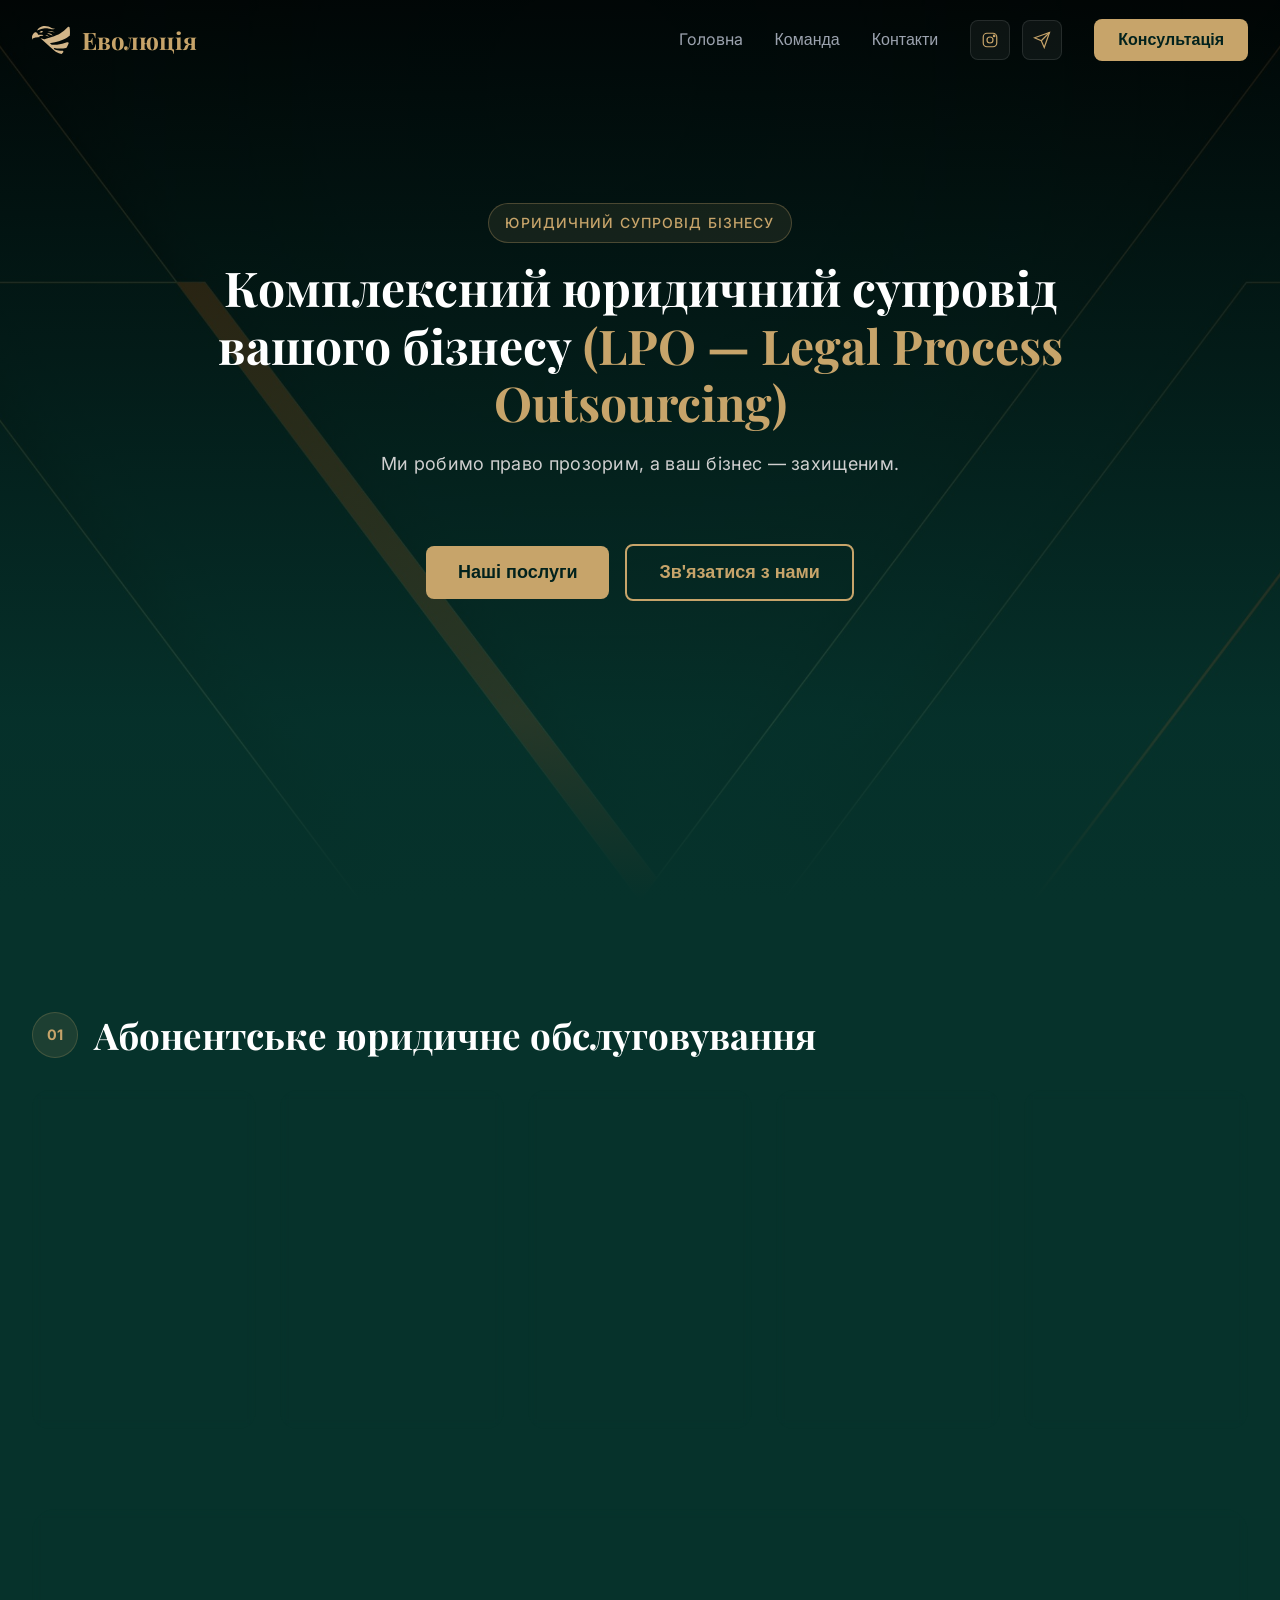
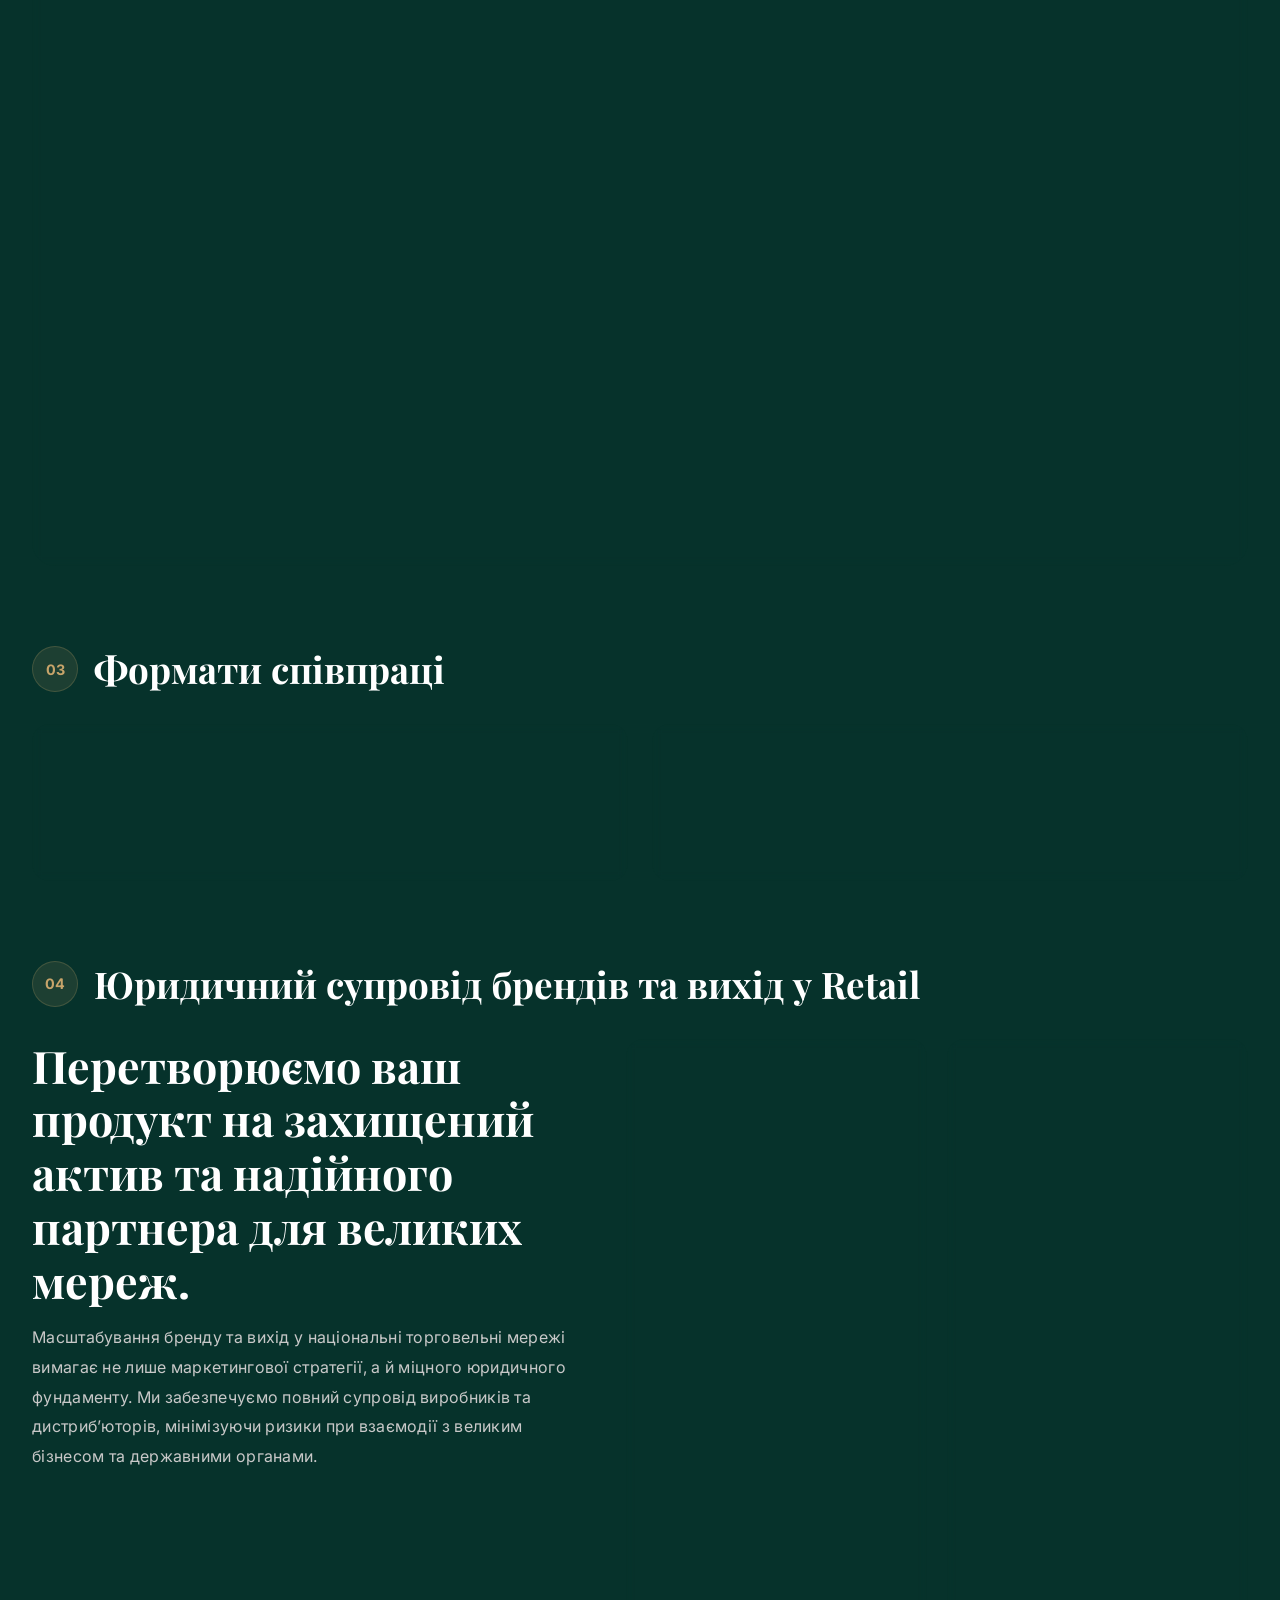
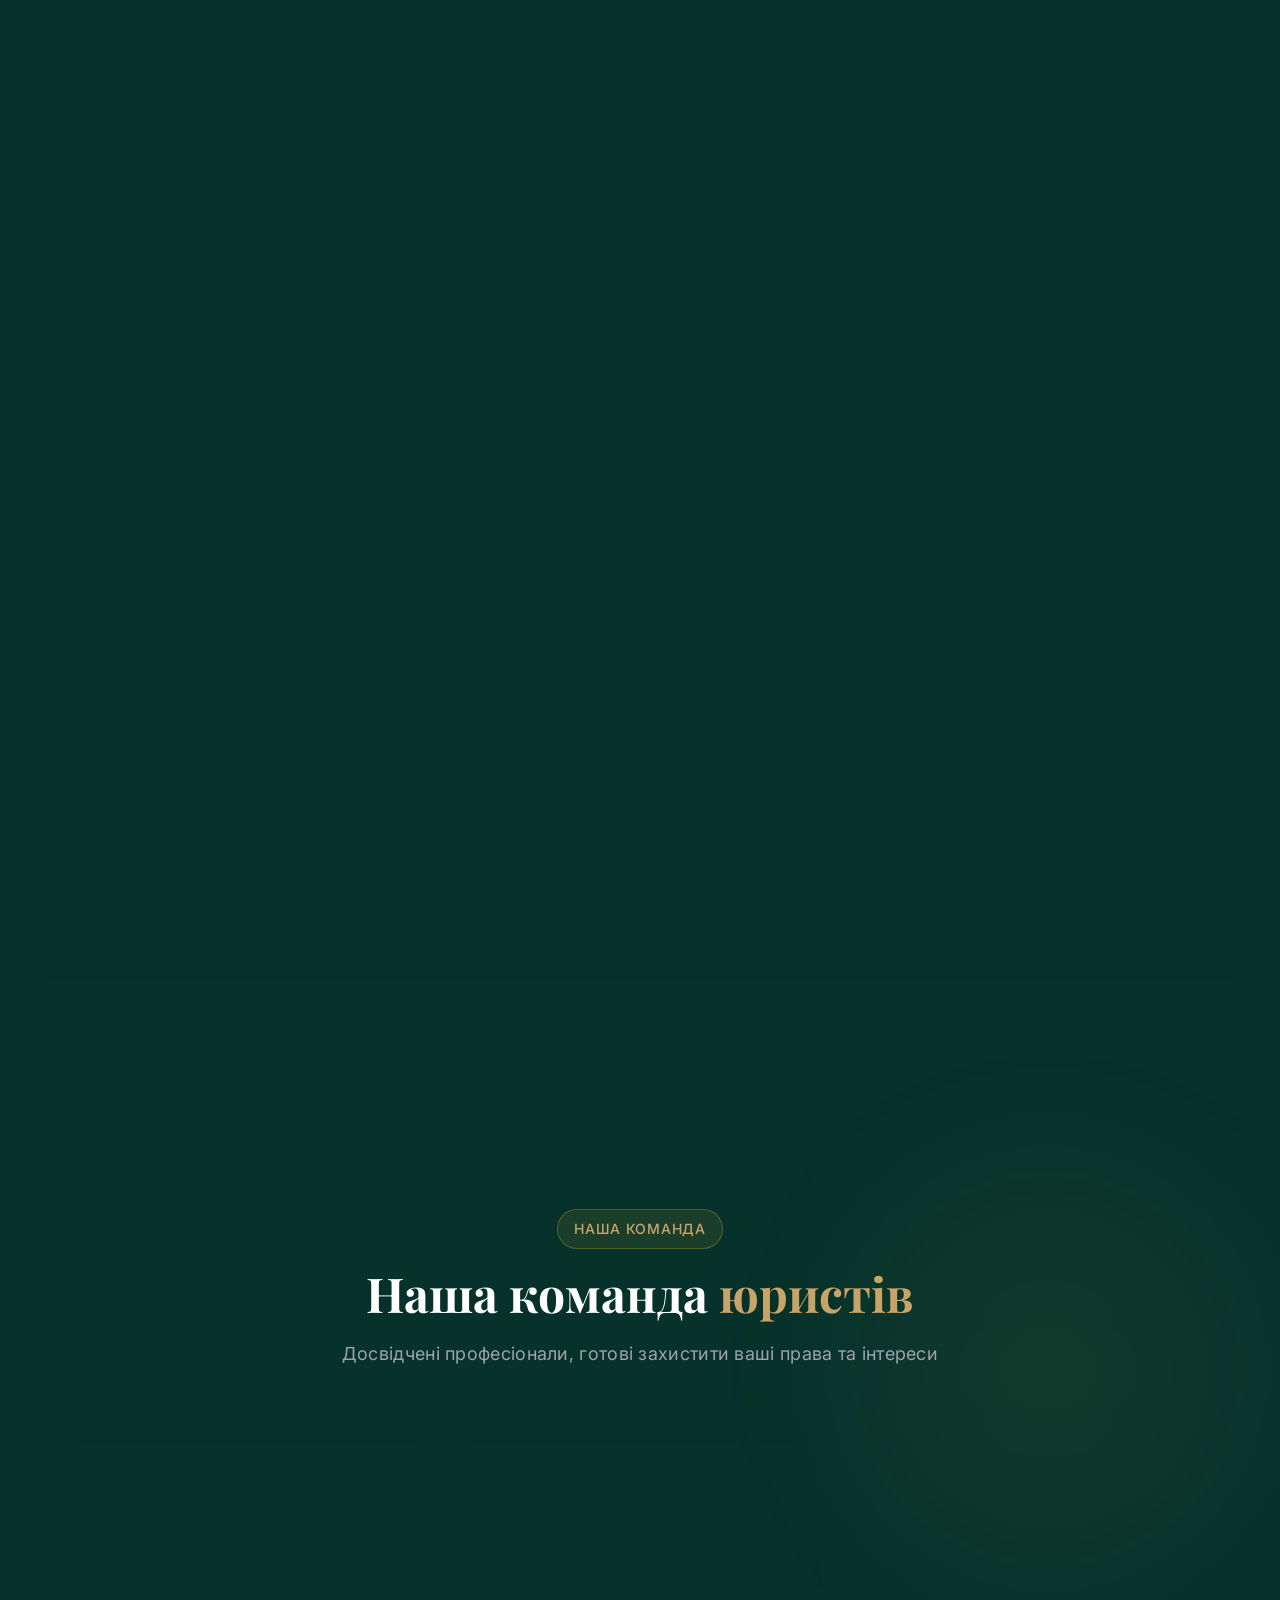
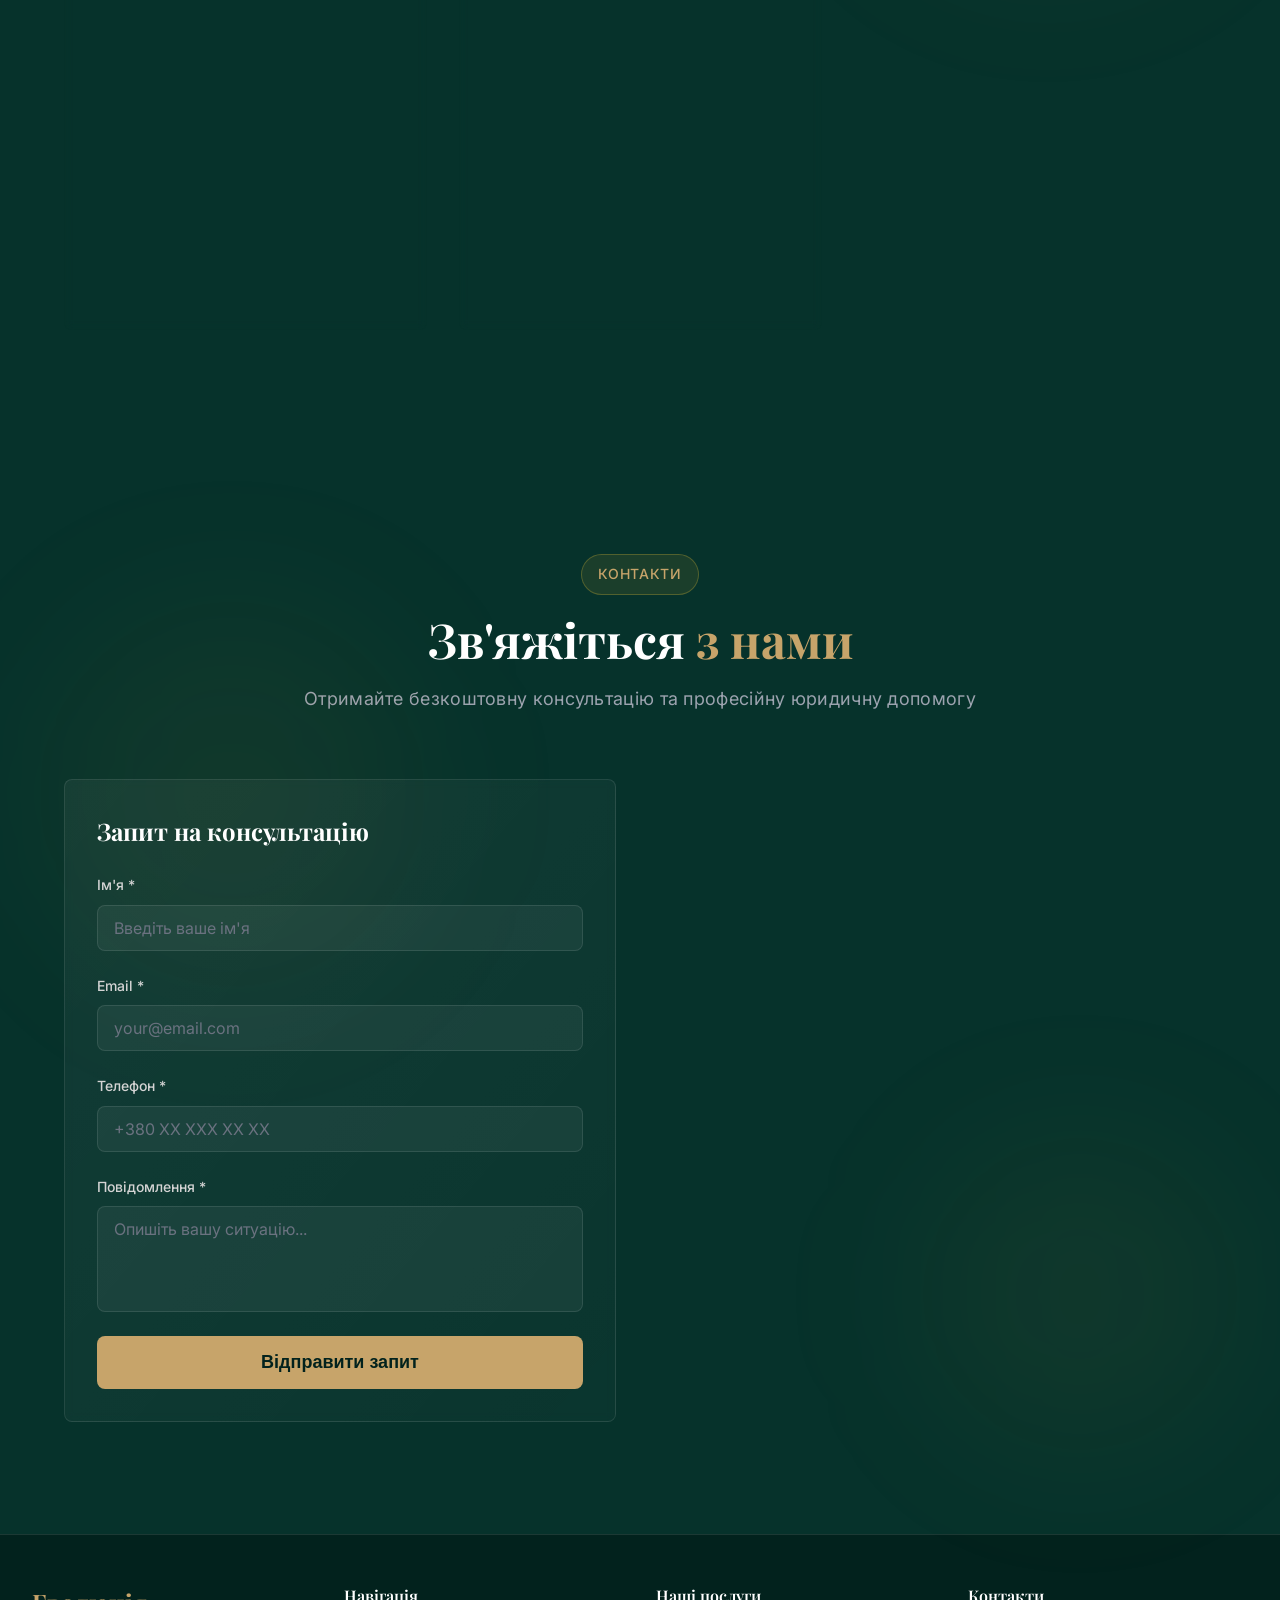
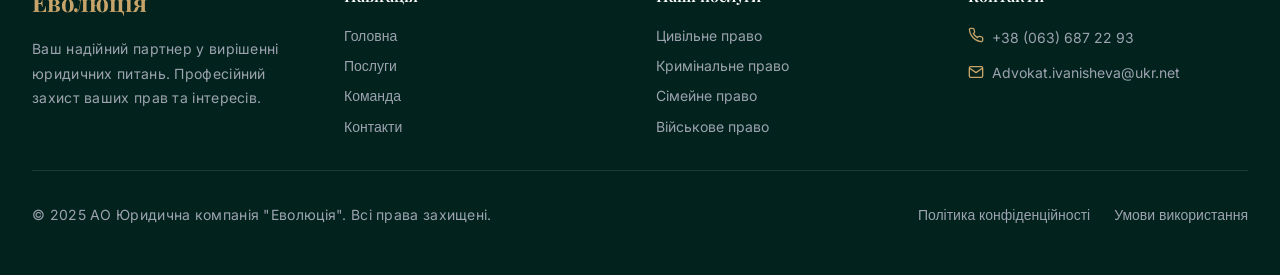
==== commit 751a42a7: "add image for hero second page + update style + add icon logo" ====
--- a/services.html
+++ b/services.html
@@ -1,525 +1,1004 @@
-<!DOCTYPE html>
-<html lang="en">
-<head>
-    <meta charset="UTF-8" />
+<!doctype html>
+<html lang="uk">
+  <head>
+    <meta charset="utf-8" />
     <meta name="viewport" content="width=device-width, initial-scale=1.0" />
+
     <title>Еволюція - Юридична компанія</title>
-    <link rel="stylesheet" href="styles.css">
-    <link rel="preconnect" href="https://fonts.googleapis.com">
-    <link rel="preconnect" href="https://fonts.gstatic.com" crossorigin>
+
+    <link href="styles.css" rel="stylesheet" />
+
+    <link href="https://fonts.googleapis.com" rel="preconnect" />
+    <link href="https://fonts.gstatic.com" rel="preconnect" crossorigin />
     <link
       href="https://fonts.googleapis.com/css2?family=Playfair+Display:wght@400;500;600;700;800;900&family=Inter:wght@300;400;500;600;700&display=swap"
-      rel="stylesheet">
+      rel="stylesheet"
+    />
   </head>
-<body>
-    
-         <!-- Header -->
+
+  <body>
+    <!-- Header -->
     <header class="header" id="header">
-        <div class="container">
-            <div class="header-content">
-                <div class="logo" onclick="scrollToSection('hero')">
-                    <span class="logo-pravo">Еволюція</span>
-                </div>
-                <nav class="nav-desktop">
-                    <a href="./index.html" class="nav-link nav-link-anchor">Головна</a>
-                    <button onclick="scrollToSection('team')" class="nav-link">Команда</button>
-                    <button onclick="scrollToSection('contact')" class="nav-link">Контакти</button>
-                    <button onclick="scrollToSection('contact')" class="btn btn-primary">Консультація</button>
-                </nav>
-                <button class="mobile-menu-btn" id="mobileMenuBtn">
-                    <span></span>
-                    <span></span>
-                    <span></span>
-                </button>
-            </div>
-            <nav class="nav-mobile" id="navMobile">
-                <a href="./index.html" class="nav-link nav-link-anchor">Головна</a>
-                <button onclick="scrollToSection('team')" class="nav-link">Команда</button>
-                <button onclick="scrollToSection('contact')" class="nav-link">Контакти</button>
-                <button onclick="scrollToSection('contact')" class="btn btn-primary">Консультація</button>
-            </nav>
-        </div>
+      <div class="container">
+        <div class="header-content">
+          <a href="./index.html" class="logo">
+            <img src="./img/logo-icon.svg" alt="Еволюція" class="logo-svg" />
+            <text
+              x="0"
+              y="28"
+              font-family="Playfair Display"
+              font-size="28"
+              fill="currentColor"
+            >
+              Еволюція
+            </text>
+          </a>
+
+          <nav class="nav-desktop">
+            <a class="nav-link nav-link-anchor" href="./index.html">Головна</a>
+            <button class="nav-link" onclick="scrollToSection('team')">
+              Команда
+            </button>
+            <button class="nav-link" onclick="scrollToSection('contact')">
+              Контакти
+            </button>
+            <div class="header-socials">
+              <!-- Instagram -->
+              <a
+                href="https://instagram.com/ТВОЙ_АККАУНТ"
+                target="_blank"
+                class="social-link"
+              >
+                <svg viewBox="0 0 24 24" fill="none">
+                  <rect x="3" y="3" width="18" height="18" rx="5"></rect>
+                  <circle cx="12" cy="12" r="4"></circle>
+                  <circle cx="17.5" cy="6.5" r="1"></circle>
+                </svg>
+              </a>
+
+              <!-- Telegram -->
+              <a
+                href="https://t.me/ТВОЙ_АККАУНТ"
+                target="_blank"
+                class="social-link"
+              >
+                <svg viewBox="0 0 24 24" fill="none">
+                  <path d="M22 2L11 13"></path>
+                  <path d="M22 2L15 22L11 13L2 9L22 2Z"></path>
+                </svg>
+              </a>
+            </div>
+            <button
+              class="btn btn-primary"
+              onclick="scrollToSection('contact')"
+            >
+              Консультація
+            </button>
+          </nav>
+
+          <button class="mobile-menu-btn" id="mobileMenuBtn">
+            <span></span>
+            <span></span>
+            <span></span>
+          </button>
+        </div>
+
+        <!-- Затемнення фону при відкритому мобільному меню -->
+        <div class="mobile-overlay" id="mobileOverlay"></div>
+
+        <!-- Mobile Navigation -->
+        <nav class="nav-mobile" id="navMobile">
+          <a class="nav-link nav-link-anchor" href="./index.html">Головна</a>
+          <button class="nav-link" onclick="scrollToSection('team')">
+            Команда
+          </button>
+          <button class="nav-link" onclick="scrollToSection('contact')">
+            Контакти
+          </button>
+          <div class="header-socials mobile-socials">
+            <!-- Instagram -->
+            <a
+              href="https://instagram.com/ТВОЙ_АККАУНТ"
+              target="_blank"
+              class="social-link"
+            >
+              <svg viewBox="0 0 24 24" fill="none">
+                <rect x="3" y="3" width="18" height="18" rx="5"></rect>
+                <circle cx="12" cy="12" r="4"></circle>
+                <circle cx="17.5" cy="6.5" r="1"></circle>
+              </svg>
+            </a>
+
+            <!-- Telegram -->
+            <a
+              href="https://t.me/ТВОЙ_АККАУНТ"
+              target="_blank"
+              class="social-link"
+            >
+              <svg viewBox="0 0 24 24" fill="none">
+                <path d="M22 2L11 13"></path>
+                <path d="M22 2L15 22L11 13L2 9L22 2Z"></path>
+              </svg>
+            </a>
+          </div>
+          <button class="btn btn-primary" onclick="scrollToSection('contact')">
+            Консультація
+          </button>
+        </nav>
+      </div>
     </header>
 
-<section class="business-support" id="business-support">
-  <div class="container">
-    <div class="section-heading">
-      <span class="section-label">Юридичний супровід бізнесу</span>
-      <h2>Комплексний юридичний супровід вашого бізнесу (LPO — Legal Process Outsourcing)</h2>
-      <p>Ми робимо право прозорим, а ваш бізнес — захищеним.</p>
-    </div>
-
-    <div class="service-block">
-      <div class="block-title">
-        <span>01</span>
-        <h3>Абонентське юридичне обслуговування</h3>
+    <!-- Hero Section -->
+    <section class="services-hero" id="hero">
+      <!-- Фон hero -->
+      <div class="hero-bg services-hero-bg">
+        <img
+          src="./img/second-hero.jpg"
+          alt="Юридичний супровід бізнесу"
+          class="hero-image"
+        />
+        <div class="hero-overlay services-hero-overlay"></div>
       </div>
 
-      <div class="practice-grid">
-        <article class="practice-card">
-          <div class="practice-icon">✍️</div>
-          <h4>Договірна практика</h4>
-          <p>Гіг-контракти (для IT/Diia City), NDA, NCA, ЗЕД-контракти, договори позики та послуг.</p>
-        </article>
-
-        <article class="practice-card">
-          <div class="practice-icon">🏛️</div>
-          <h4>Корпоративне право</h4>
-          <p>Реєстрація та структурування бізнесу, супровід M&amp;A, корпоративні договори, ліквідація.</p>
-        </article>
-
-        <article class="practice-card">
-          <div class="practice-icon">📊</div>
-          <h4>Податки та перевірки</h4>
-          <p>Податкове планування, супровід перевірок ДПС, відкриття рахунків в Україні та за кордоном.</p>
-        </article>
-
-        <article class="practice-card">
-          <div class="practice-icon">🛡️</div>
-          <h4>Інтелектуальна власність</h4>
-          <p>Реєстрація ТМ, захист авторських прав, супровід спорів щодо ОІВ.</p>
-        </article>
-
-        <article class="practice-card">
-          <div class="practice-icon">👥</div>
-          <h4>HR та кадри</h4>
-          <p>Кадровий аудит, звільнення та прийняття працівників, робота з ФОП та гіг-фахівцями.</p>
-        </article>
+      <!-- Текст hero -->
+      <div class="container">
+        <div class="section-header section-heading services-hero-content">
+          <span class="section-badge section-label"
+            >Юридичний супровід бізнесу</span
+          >
+
+          <h1 class="section-title">
+            Комплексний юридичний супровід вашого бізнесу
+            <span class="hero-title-gold"
+              >(LPO — Legal Process Outsourcing)</span
+            >
+          </h1>
+
+          <p class="section-description">
+            Ми робимо право прозорим, а ваш бізнес — захищеним.
+          </p>
+        </div>
+        <div class="hero-buttons">
+          <button
+            onclick="scrollToSection('business-support')"
+            class="btn btn-primary btn-lg"
+          >
+            Наші послуги
+          </button>
+          <button
+            onclick="scrollToSection('contact')"
+            class="btn btn-outline btn-lg"
+          >
+            Зв'язатися з нами
+          </button>
+        </div>
       </div>
-    </div>
-
-    <div class="military-accounting">
-      <div class="military-content">
-        <span class="section-label light">02 Військовий облік на підприємстві</span>
-        <h3>Повна відповідність без штрафів</h3>
-        <p class="military-lead">
-          Штрафи сягають десятків тисяч гривень, а ТЦК вимагає ідеального ведення документації.
-        </p>
-
-        <ul class="military-list">
-          <li>Призначення відповідальної особи та її навчання</li>
-          <li>Формування журналів, списків та актуалізація даних</li>
-          <li>Супровід планових та позапланових перевірок ТЦК</li>
-          <li>Аутсорсинг військового обліку: ми ведемо вашу базу, ви уникаєте ризиків</li>
-        </ul>
-
-        <a href="#contact" class="btn-gold">Замовити консультацію</a>
-      </div>
-
-      <div class="military-visual">
-        <div class="visual-card">
-          <span>Військовий облік підприємства</span>
-        </div>
-      </div>
-    </div>
-
-    <div class="service-block cooperation-block">
-      <div class="block-title">
-        <span>03</span>
-        <h3>Формати співпраці</h3>
-      </div>
-
-      <div class="cooperation-grid">
-        <article class="cooperation-card">
-          <div class="cooperation-icon">○</div>
-          <div>
-            <h4>Разова консультація</h4>
-            <p>Швидке вирішення конкретного правового питання.</p>
-          </div>
-        </article>
-
-        <article class="cooperation-card featured">
-          <div class="cooperation-icon">★</div>
-          <div>
-            <h4>Абонентський пакет</h4>
-            <p>Щомісячна підтримка за фіксовану вартість (найкращий вибір для бізнесу).</p>
-          </div>
-        </article>
-      </div>
-    </div>
-
-    <div class="retail-support">
-  <div class="block-title">
-    <span>04</span>
-    <h3>Юридичний супровід брендів та вихід у Retail</h3>
-  </div>
-
-  <div class="retail-top">
-    <div class="retail-intro">
-      <h4>Перетворюємо ваш продукт на захищений актив та надійного партнера для великих мереж.</h4>
-      <p>
-        Масштабування бренду та вихід у національні торговельні мережі вимагає не лише маркетингової
-        стратегії, а й міцного юридичного фундаменту. Ми забезпечуємо повний супровід виробників та
-        дистриб’юторів, мінімізуючи ризики при взаємодії з великим бізнесом та державними органами.
-      </p>
-    </div>
-
-    <div class="retail-grid">
-      <article class="retail-card">
-        <h5>⚖️ Retail-комплаєнс та договірна архітектура</h5>
-
-        <p class="retail-subtitle">Аналіз договорів із мережами:</p>
-        <ul class="retail-list">
-          <li>Детальна експертиза контрактів із національними ритейлерами</li>
-          <li>Коригування прихованих штрафних санкцій, умов дебіторської заборгованості, маркетингових ретро-бонусів та умов повернення товару</li>
-        </ul>
-
-        <p class="retail-subtitle">Побудова дистрибуції:</p>
-        <ul class="retail-list">
-          <li>Розробка дилерських та дистриб’юторських угод «з нуля»</li>
-          <li>Покриття всієї території України або вихід на міжнародні ринки</li>
-        </ul>
-      </article>
-
-      <article class="retail-card">
-        <h5>🛡️ Захист капіталу бренду (IP Law)</h5>
-        <ul class="retail-list">
-          <li>Реєстрація ТМ для лістингу в мережах та захисту від недобросовісної конкуренції</li>
-          <li>Антипіратство та юридичне блокування продажів підробленої чи «сірої» продукції</li>
-          <li>Захист промислових зразків та реєстрація унікального дизайну пакування чи форми виробу</li>
-        </ul>
-      </article>
-
-      <article class="retail-card">
-        <h5>📋 Compliance &amp; Технічне регулювання</h5>
-        <ul class="retail-list">
-          <li>Юридичний аудит пакування та маркування на відповідність технічним регламентам</li>
-          <li>Перевірка вимог щодо мови та прав споживачів</li>
-          <li>Супровід отримання сертифікатів, декларацій відповідності та гігієнічних висновків</li>
-        </ul>
-      </article>
-
-      <article class="retail-card">
-        <h5>📢 Marketing &amp; Media Law</h5>
-        <ul class="retail-list">
-          <li>Супровід рекламних кампаній та юридичний аналіз креативів</li>
-          <li>Уникнення штрафів за порушення Закону «Про рекламу»</li>
-          <li>Контракти з інфлюенсерами та амбасадорами бренду</li>
-          <li>Регулювання передачі прав на контент і відповідальності за репутаційні ризики</li>
-        </ul>
-      </article>
-    </div>
-  </div>
-
-  <div class="retail-benefits">
-    <h4>Чому вашому бренду потрібен юридичний партнер?</h4>
-
-    <div class="benefits-grid">
-      <div class="benefit-item">
-        <h5>Професійна позиція в переговорах</h5>
-        <p>Наявність адвокатського супроводу змінює баланс сил при узгодженні умов із ритейлерами.</p>
-      </div>
-
-      <div class="benefit-item">
-        <h5>Захист маржинальності</h5>
-        <p>Ми прибираємо з договорів юридичні пастки, які призводять до неочікуваних фінансових втрат (штрафи, логістичні нарахування).</p>
-      </div>
-
-      <div class="benefit-item">
-        <h5>Легітимність масштабування</h5>
-        <p>Ваш бренд готовий до будь-яких перевірок — від податкової до захисту прав споживачів.</p>
-      </div>
-    </div>
-
-    <a href="#contact" class="btn-dark">Замовити Legal Audit</a>
-  </div>
-</div>
-  </div>
-</section>
-
-    <!-- Team Section -->
-      <section class="team" id="team">
-        <div class="section-decoration section-decoration-3"></div>
-        <div class="container">
-          <div class="section-header">
-            <div class="section-badge">НАША КОМАНДА</div>
-            <h2 class="section-title">
-              <span class="section-title-white">Наша команда </span>
-              <span class="section-title-gold">юристів</span>
-            </h2>
-            <p class="section-description">
-              Досвідчені професіонали, готові захистити ваші права та інтереси
+    </section>
+
+    <!-- Business Support Section -->
+    <section class="business-support" id="business-support">
+      <div class="container">
+        <!-- Block 01 -->
+        <div class="service-block">
+          <div class="block-title">
+            <span>01</span>
+            <h3>Абонентське юридичне обслуговування</h3>
+          </div>
+
+          <div class="practice-grid">
+            <!-- Договірна практика -->
+            <article class="service-card practice-card">
+              <div class="service-icon practice-icon">
+                <svg
+                  viewBox="0 0 24 24"
+                  fill="none"
+                  stroke="currentColor"
+                  stroke-width="1.5"
+                >
+                  <path
+                    d="M14 2H6a2 2 0 0 0-2 2v16a2 2 0 0 0 2 2h12a2 2 0 0 0 2-2V8z"
+                  />
+                  <polyline points="14 2 14 8 20 8" />
+                  <line x1="8" y1="13" x2="16" y2="13" />
+                  <line x1="8" y1="17" x2="14" y2="17" />
+                </svg>
+              </div>
+              <h4 class="service-title">Договірна практика</h4>
+              <p class="service-description">
+                Гіг-контракти (для IT/Diia City), NDA, NCA, ЗЕД-контракти,
+                договори позики та послуг.
+              </p>
+            </article>
+
+            <!-- Корпоративне право -->
+            <article class="service-card practice-card">
+              <div class="service-icon practice-icon">
+                <svg
+                  viewBox="0 0 24 24"
+                  fill="none"
+                  stroke="currentColor"
+                  stroke-width="1.5"
+                >
+                  <path d="M3 21h18" />
+                  <path d="M5 21V7l7-4 7 4v14" />
+                  <path d="M9 21v-6h6v6" />
+                </svg>
+              </div>
+              <h4 class="service-title">Корпоративне право</h4>
+              <p class="service-description">
+                Реєстрація та структурування бізнесу, супровід M&amp;A,
+                корпоративні договори, ліквідація.
+              </p>
+            </article>
+
+            <!-- Податки -->
+            <article class="service-card practice-card">
+              <div class="service-icon practice-icon">
+                <svg
+                  viewBox="0 0 24 24"
+                  fill="none"
+                  stroke="currentColor"
+                  stroke-width="1.5"
+                >
+                  <line x1="12" y1="20" x2="12" y2="10" />
+                  <line x1="18" y1="20" x2="18" y2="4" />
+                  <line x1="6" y1="20" x2="6" y2="14" />
+                </svg>
+              </div>
+              <h4 class="service-title">Податки та перевірки</h4>
+              <p class="service-description">
+                Податкове планування, супровід перевірок ДПС, відкриття рахунків
+                в Україні та за кордоном.
+              </p>
+            </article>
+
+            <!-- Інтелектуальна власність -->
+            <article class="service-card practice-card">
+              <div class="service-icon practice-icon">
+                <svg
+                  viewBox="0 0 24 24"
+                  fill="none"
+                  stroke="currentColor"
+                  stroke-width="1.5"
+                >
+                  <path d="M12 1l3 7 7 3-7 3-3 7-3-7-7-3 7-3z" />
+                </svg>
+              </div>
+              <h4 class="service-title">Інтелектуальна власність</h4>
+              <p class="service-description">
+                Реєстрація ТМ, захист авторських прав, супровід спорів щодо ОІВ.
+              </p>
+            </article>
+
+            <!-- HR -->
+            <article class="service-card practice-card">
+              <div class="service-icon practice-icon">
+                <svg
+                  viewBox="0 0 24 24"
+                  fill="none"
+                  stroke="currentColor"
+                  stroke-width="1.5"
+                >
+                  <circle cx="9" cy="7" r="4" />
+                  <path d="M17 11a4 4 0 1 0 0-8" />
+                  <path d="M3 21v-2a4 4 0 0 1 4-4h4a4 4 0 0 1 4 4v2" />
+                </svg>
+              </div>
+              <h4 class="service-title">HR та кадри</h4>
+              <p class="service-description">
+                Кадровий аудит, звільнення та прийняття працівників, робота з
+                ФОП та гіг-фахівцями.
+              </p>
+            </article>
+          </div>
+        </div>
+
+        <!-- Block 02 -->
+        <div class="military-accounting">
+          <div class="military-content">
+            <span class="section-badge section-label light"
+              >02 Військовий облік на підприємстві</span
+            >
+
+            <h3>Повна відповідність без штрафів</h3>
+
+            <p class="military-lead">
+              Штрафи сягають десятків тисяч гривень, а ТЦК вимагає ідеального
+              ведення документації.
             </p>
-          </div>
-          <div class="team-grid">
-            <div class="team-card">
-              <div class="team-avatar">
-                <img src="./img/maria.JPG" alt="Марія Іваніщева" class="team-photo" />
-              </div>
-              <div class="team-info">
-                <h3 class="team-name">Марія Іваніщева</h3>
-                <p class="team-position">Адвокат</p>
-                <!-- <p class="team-specialty">Кримінальне та військове право</p> -->
-                <div class="team-social">
-                  <a href="#" class="social-link">
-                    <svg width="20" height="20" viewBox="0 0 24 24" fill="none" stroke="currentColor" stroke-width="2">
-                      <rect x="2" y="2" width="20" height="20" rx="5" ry="5" />
-                      <path d="M16 11.37A4 4 0 1 1 12.63 8 4 4 0 0 1 16 11.37z" />
-                      <line x1="17.5" y1="6.5" x2="17.51" y2="6.5" />
-                    </svg>
-                  </a>
-                  <a href="#" class="social-link">
-                    <svg width="20" height="20" viewBox="0 0 24 24" fill="none" stroke="currentColor" stroke-width="2">
-                      <path d="M18 2h-3a5 5 0 0 0-5 5v3H7v4h3v8h4v-8h3l1-4h-4V7a1 1 0 0 1 1-1h3z" />
-                    </svg>
-                  </a>
-                  <a href="#" class="social-link">
-                    <svg width="20" height="20" viewBox="0 0 24 24" fill="none" stroke="currentColor" stroke-width="2">
-                      <path d="M16 8a6 6 0 0 1 6 6v7h-4v-7a2 2 0 0 0-2-2 2 2 0 0 0-2 2v7h-4v-7a6 6 0 0 1 6-6z" />
-                      <rect x="2" y="9" width="4" height="12" />
-                      <circle cx="4" cy="4" r="2" />
-                    </svg>
-                  </a>
-                </div>
-              </div>
-            </div>
-           <div class="team-card">
-              <div class="team-avatar">
-                <img src="./img/lawyer2.JPG" alt="" class="team-photo" />
-              </div>
-              <div class="team-info">
-                <h3 class="team-name">Василь Клименко</h3>
-                <p class="team-position">Військовий юрист</p>
-                <!-- <p class="team-specialty">Кримінальне та військове право</p> -->
-                <div class="team-social">
-                  <a href="#" class="social-link">
-                    <svg width="20" height="20" viewBox="0 0 24 24" fill="none" stroke="currentColor" stroke-width="2">
-                      <rect x="2" y="2" width="20" height="20" rx="5" ry="5" />
-                      <path d="M16 11.37A4 4 0 1 1 12.63 8 4 4 0 0 1 16 11.37z" />
-                      <line x1="17.5" y1="6.5" x2="17.51" y2="6.5" />
-                    </svg>
-                  </a>
-                  <a href="#" class="social-link">
-                    <svg width="20" height="20" viewBox="0 0 24 24" fill="none" stroke="currentColor" stroke-width="2">
-                      <path d="M18 2h-3a5 5 0 0 0-5 5v3H7v4h3v8h4v-8h3l1-4h-4V7a1 1 0 0 1 1-1h3z" />
-                    </svg>
-                  </a>
-                  <a href="#" class="social-link">
-                    <svg width="20" height="20" viewBox="0 0 24 24" fill="none" stroke="currentColor" stroke-width="2">
-                      <path d="M16 8a6 6 0 0 1 6 6v7h-4v-7a2 2 0 0 0-2-2 2 2 0 0 0-2 2v7h-4v-7a6 6 0 0 1 6-6z" />
-                      <rect x="2" y="9" width="4" height="12" />
-                      <circle cx="4" cy="4" r="2" />
-                    </svg>
-                  </a>
-                </div>
-              </div>
-            </div>
-            <!-- <div class="team-card">
-              <div class="team-avatar">
-                <div class="team-avatar-placeholder">
-                  <span>І</span>
-                </div>
-              </div>
-              <div class="team-info">
-                <h3 class="team-name">Ірина Бондаренко</h3>
-                <p class="team-position">Старший юрист</p>
-                <p class="team-specialty">Адміністративне право</p>
-                <div class="team-social">
-                  <a href="#" class="social-link">
-                    <svg width="20" height="20" viewBox="0 0 24 24" fill="none" stroke="currentColor" stroke-width="2">
-                      <rect x="2" y="2" width="20" height="20" rx="5" ry="5" />
-                      <path d="M16 11.37A4 4 0 1 1 12.63 8 4 4 0 0 1 16 11.37z" />
-                      <line x1="17.5" y1="6.5" x2="17.51" y2="6.5" />
-                    </svg>
-                  </a>
-                  <a href="#" class="social-link">
-                    <svg width="20" height="20" viewBox="0 0 24 24" fill="none" stroke="currentColor" stroke-width="2">
-                      <path d="M18 2h-3a5 5 0 0 0-5 5v3H7v4h3v8h4v-8h3l1-4h-4V7a1 1 0 0 1 1-1h3z" />
-                    </svg>
-                  </a>
-                  <a href="#" class="social-link">
-                    <svg width="20" height="20" viewBox="0 0 24 24" fill="none" stroke="currentColor" stroke-width="2">
-                      <path d="M16 8a6 6 0 0 1 6 6v7h-4v-7a2 2 0 0 0-2-2 2 2 0 0 0-2 2v7h-4v-7a6 6 0 0 1 6-6z" />
-                      <rect x="2" y="9" width="4" height="12" />
-                      <circle cx="4" cy="4" r="2" />
-                    </svg>
-                  </a>
-                </div>
-              </div>
-            </div>  -->
-          </div>
-        </div>
-      </section>
-    <!-- Contact Section -->
-      <section class="contact" id="contact">
-        <div class="section-decoration section-decoration-4"></div>
-        <div class="section-decoration section-decoration-5"></div>
-        <div class="container">
-          <div class="section-header">
-            <div class="section-badge">КОНТАКТИ</div>
-            <h2 class="section-title">
-              <span class="section-title-white">Зв'яжіться </span>
-              <span class="section-title-gold">з нами</span>
-            </h2>
-            <p class="section-description">
-              Отримайте безкоштовну консультацію та професійну юридичну допомогу
-            </p>
-          </div>
-          <div class="contact-grid">
-            <div class="contact-form-wrapper">
-              <h3 class="contact-form-title">Запит на консультацію</h3>
-              <form id="contactForm" class="contact-form">
-                <div class="form-group">
-                  <label for="name">Ім'я *</label>
-                  <input type="text" id="name" name="name" required placeholder="Введіть ваше ім'я">
-                </div>
-                <div class="form-group">
-                  <label for="email">Email *</label>
-                  <input type="email" id="email" name="email" required placeholder="your@email.com">
-                </div>
-                <div class="form-group">
-                  <label for="phone">Телефон *</label>
-                  <input type="tel" id="phone" name="phone" required placeholder="+380 XX XXX XX XX">
-                </div>
-                <div class="form-group">
-                  <label for="message">Повідомлення *</label>
-                  <textarea id="message" name="message" required rows="4" placeholder="Опишіть вашу ситуацію..."></textarea>
-                </div>
-                <button type="submit" class="btn btn-primary btn-lg btn-full">Відправити запит</button>
-              </form>
-            </div>
-            <div class="contact-info">
-              <div class="contact-info-card">
-                <div class="contact-info-icon">
-                  <svg width="24" height="24" viewBox="0 0 24 24" fill="none" stroke="currentColor" stroke-width="2">
-                    <path
-                      d="M22 16.92v3a2 2 0 0 1-2.18 2 19.79 19.79 0 0 1-8.63-3.07 19.5 19.5 0 0 1-6-6 19.79 19.79 0 0 1-3.07-8.67A2 2 0 0 1 4.11 2h3a2 2 0 0 1 2 1.72 12.84 12.84 0 0 0 .7 2.81 2 2 0 0 1-.45 2.11L8.09 9.91a16 16 0 0 0 6 6l1.27-1.27a2 2 0 0 1 2.11-.45 12.84 12.84 0 0 0 2.81.7A2 2 0 0 1 22 16.92z" />
+
+            <ul class="military-list">
+              <li>Призначення відповідальної особи та її навчання</li>
+              <li>Формування журналів, списків та актуалізація даних</li>
+              <li>Супровід планових та позапланових перевірок ТЦК</li>
+              <li>
+                Аутсорсинг військового обліку: ми ведемо вашу базу, ви уникаєте
+                ризиків
+              </li>
+            </ul>
+
+            <a class="btn-primary btn btn-gold" href="#contact"
+              >Замовити консультацію</a
+            >
+          </div>
+
+          <div class="military-visual">
+            <div class="visual-card">
+              <span>Військовий облік підприємства</span>
+            </div>
+          </div>
+        </div>
+
+        <!-- Block 03 -->
+        <div class="service-block cooperation-block">
+          <div class="block-title">
+            <span>03</span>
+            <h3>Формати співпраці</h3>
+          </div>
+
+          <div class="cooperation-grid">
+            <article class="service-card cooperation-card">
+              <div class="service-icon cooperation-icon">○</div>
+              <div>
+                <h4 class="service-title">Разова консультація</h4>
+                <p class="service-description">
+                  Швидке вирішення конкретного правового питання.
+                </p>
+              </div>
+            </article>
+
+            <article class="service-card cooperation-card featured">
+              <div class="service-icon cooperation-icon">★</div>
+              <div>
+                <h4 class="service-title">Абонентський пакет</h4>
+                <p class="service-description">
+                  Щомісячна підтримка за фіксовану вартість (найкращий вибір для
+                  бізнесу).
+                </p>
+              </div>
+            </article>
+          </div>
+        </div>
+
+        <!-- Block 04 -->
+        <div class="retail-support">
+          <div class="block-title">
+            <span>04</span>
+            <h3>Юридичний супровід брендів та вихід у Retail</h3>
+          </div>
+
+          <div class="retail-top">
+            <div class="retail-intro">
+              <h4>
+                Перетворюємо ваш продукт на захищений актив та надійного
+                партнера для великих мереж.
+              </h4>
+              <p>
+                Масштабування бренду та вихід у національні торговельні мережі
+                вимагає не лише маркетингової стратегії, а й міцного юридичного
+                фундаменту. Ми забезпечуємо повний супровід виробників та
+                дистриб’юторів, мінімізуючи ризики при взаємодії з великим
+                бізнесом та державними органами.
+              </p>
+            </div>
+
+            <div class="retail-grid">
+              <!-- Retail-комплаєнс -->
+              <article class="service-card retail-card">
+                <div class="service-icon">
+                  <svg
+                    viewBox="0 0 24 24"
+                    fill="none"
+                    stroke="currentColor"
+                    stroke-width="1.5"
+                  >
+                    <path d="M12 1l3 7 7 3-7 3-3 7-3-7-7-3 7-3z" />
                   </svg>
                 </div>
-                <div>
-                  <h4>Телефон</h4>
-                  <a href="tel:+380636872293">+38 (063) 687 22 93</a>
-                </div>
-              </div>
-              <div class="contact-info-card">
-                <div class="contact-info-icon">
-                  <svg width="24" height="24" viewBox="0 0 24 24" fill="none" stroke="currentColor" stroke-width="2">
-                    <path d="M4 4h16c1.1 0 2 .9 2 2v12c0 1.1-.9 2-2 2H4c-1.1 0-2-.9-2-2V6c0-1.1.9-2 2-2z" />
-                    <polyline points="22,6 12,13 2,6" />
+
+                <h5 class="service-title">
+                  Retail-комплаєнс та договірна архітектура
+                </h5>
+
+                <p class="retail-subtitle">Аналіз договорів із мережами:</p>
+                <ul class="retail-list">
+                  <li>
+                    Детальна експертиза контрактів із національними ритейлерами
+                  </li>
+                  <li>
+                    Коригування прихованих штрафних санкцій, умов дебіторської
+                    заборгованості, маркетингових ретро-бонусів та умов
+                    повернення товару
+                  </li>
+                </ul>
+
+                <p class="retail-subtitle">Побудова дистрибуції:</p>
+                <ul class="retail-list">
+                  <li>
+                    Розробка дилерських та дистриб’юторських угод «з нуля»
+                  </li>
+                  <li>
+                    Покриття всієї території України або вихід на міжнародні
+                    ринки
+                  </li>
+                </ul>
+              </article>
+
+              <!-- Захист бренду -->
+              <article class="service-card retail-card">
+                <div class="service-icon">
+                  <svg
+                    viewBox="0 0 24 24"
+                    fill="none"
+                    stroke="currentColor"
+                    stroke-width="1.5"
+                  >
+                    <path d="M12 22s8-4 8-10V5l-8-3-8 3v7c0 6 8 10 8 10z" />
                   </svg>
                 </div>
-                <div>
-                  <h4>Email</h4>
-                  <a href="mailto:Advokat.ivanisheva@ukr.net">Advokat.ivanisheva@ukr.net</a>
-                </div>
-              </div>
-              <div class="contact-info-card">
-                <div class="contact-info-icon">
-                  <svg width="24" height="24" viewBox="0 0 24 24" fill="none" stroke="currentColor" stroke-width="2">
-                    <path d="M21 10c0 7-9 13-9 13s-9-6-9-13a9 9 0 0 1 18 0z" />
-                    <circle cx="12" cy="10" r="3" />
+
+                <h5 class="service-title">Захист капіталу бренду (IP Law)</h5>
+
+                <ul class="retail-list">
+                  <li>
+                    Реєстрація ТМ для лістингу в мережах та захисту від
+                    недобросовісної конкуренції
+                  </li>
+                  <li>
+                    Антипіратство та юридичне блокування продажів підробленої чи
+                    «сірої» продукції
+                  </li>
+                  <li>
+                    Захист промислових зразків та реєстрація унікального дизайну
+                    пакування чи форми виробу
+                  </li>
+                </ul>
+              </article>
+
+              <!-- Compliance -->
+              <article class="service-card retail-card">
+                <div class="service-icon">
+                  <svg
+                    viewBox="0 0 24 24"
+                    fill="none"
+                    stroke="currentColor"
+                    stroke-width="1.5"
+                  >
+                    <path d="M9 11l3 3L22 4" />
+                    <path
+                      d="M21 12v7a2 2 0 0 1-2 2H5a2 2 0 0 1-2-2V5a2 2 0 0 1 2-2h11"
+                    />
                   </svg>
                 </div>
-                <div>
-                  <h4>Адреса</h4>
-                  <p>м. Івано-Франківськ, вул. Шевченко, 9</p>
-                  <p>76018</p>
-                </div>
-              </div>
-              <div class="contact-info-card">
-                <div class="contact-info-icon">
-                  <svg width="24" height="24" viewBox="0 0 24 24" fill="none" stroke="currentColor" stroke-width="2">
-                    <circle cx="12" cy="12" r="10" />
-                    <polyline points="12 6 12 12 16 14" />
+
+                <h5 class="service-title">
+                  Compliance &amp; Технічне регулювання
+                </h5>
+
+                <ul class="retail-list">
+                  <li>
+                    Юридичний аудит пакування та маркування на відповідність
+                    технічним регламентам
+                  </li>
+                  <li>Перевірка вимог щодо мови та прав споживачів</li>
+                  <li>
+                    Супровід отримання сертифікатів, декларацій відповідності та
+                    гігієнічних висновків
+                  </li>
+                </ul>
+              </article>
+
+              <!-- Marketing -->
+              <article class="service-card retail-card">
+                <div class="service-icon">
+                  <svg
+                    viewBox="0 0 24 24"
+                    fill="none"
+                    stroke="currentColor"
+                    stroke-width="1.5"
+                  >
+                    <path d="M3 11l18-5v12L3 13v-2z" />
+                    <path d="M11 11v6" />
                   </svg>
                 </div>
-                <div>
-                  <h4>Години роботи</h4>
-                  <p>Пн-Пт: 9:00 - 18:00</p>
-                  <p>Сб: 10:00 - 15:00</p>
-                  <p>Нд: Вихідний</p>
-                </div>
-              </div>
-            </div>
-          </div>
-        </div>
-      </section>
-      
-      <!-- Footer -->
-      <footer class="footer">
-        <div class="container">
-          <div class="footer-grid">
-            <div class="footer-brand">
-              <div class="logo">
-                <span class="logo-pravo">Еволюція</span>
-              </div>
-              <p class="footer-description">
-                Ваш надійний партнер у вирішенні юридичних питань. Професійний захист ваших прав та інтересів.
-              </p>
-              <div class="footer-social">
-                <a href="#" class="social-link">
-                  <svg width="20" height="20" viewBox="0 0 24 24" fill="none" stroke="currentColor" stroke-width="2">
-                    <rect x="2" y="2" width="20" height="20" rx="5" ry="5" />
-                    <path d="M16 11.37A4 4 0 1 1 12.63 8 4 4 0 0 1 16 11.37z" />
-                    <line x1="17.5" y1="6.5" x2="17.51" y2="6.5" />
+
+                <h5 class="service-title">Marketing &amp; Media Law</h5>
+
+                <ul class="retail-list">
+                  <li>
+                    Супровід рекламних кампаній та юридичний аналіз креативів
+                  </li>
+                  <li>Уникнення штрафів за порушення Закону «Про рекламу»</li>
+                  <li>Контракти з інфлюенсерами та амбасадорами бренду</li>
+                  <li>
+                    Регулювання передачі прав на контент і відповідальності за
+                    репутаційні ризики
+                  </li>
+                </ul>
+              </article>
+            </div>
+          </div>
+
+          <div class="retail-benefits">
+            <h4>Чому вашому бренду потрібен юридичний партнер?</h4>
+
+            <div class="benefits-grid">
+              <div class="benefit-item">
+                <h5>Професійна позиція в переговорах</h5>
+                <p>
+                  Наявність адвокатського супроводу змінює баланс сил при
+                  узгодженні умов із ритейлерами.
+                </p>
+              </div>
+
+              <div class="benefit-item">
+                <h5>Захист маржинальності</h5>
+                <p>
+                  Ми прибираємо з договорів юридичні пастки, які призводять до
+                  неочікуваних фінансових втрат (штрафи, логістичні
+                  нарахування).
+                </p>
+              </div>
+
+              <div class="benefit-item">
+                <h5>Легітимність масштабування</h5>
+                <p>
+                  Ваш бренд готовий до будь-яких перевірок — від податкової до
+                  захисту прав споживачів.
+                </p>
+              </div>
+            </div>
+
+            <a class="btn-outline btn btn-dark" href="#contact"
+              >Замовити Legal Audit</a
+            >
+          </div>
+        </div>
+      </div>
+    </section>
+
+    <!-- Team Section -->
+    <section class="team" id="team">
+      <div class="section-decoration section-decoration-3"></div>
+
+      <div class="container">
+        <div class="section-header">
+          <div class="section-badge">НАША КОМАНДА</div>
+
+          <h2 class="section-title">
+            <span class="section-title-white">Наша команда </span>
+            <span class="section-title-gold">юристів</span>
+          </h2>
+
+          <p class="section-description">
+            Досвідчені професіонали, готові захистити ваші права та інтереси
+          </p>
+        </div>
+
+        <div class="team-grid">
+          <div class="team-card">
+            <div class="team-avatar">
+              <img
+                alt="Марія Іваніщева"
+                class="team-photo"
+                src="./img/maria.JPG"
+              />
+            </div>
+
+            <div class="team-info">
+              <h3 class="team-name">Марія Іваніщева</h3>
+              <p class="team-position">Адвокат</p>
+
+              <div class="team-social">
+                <a class="social-link" href="#">
+                  <svg
+                    fill="none"
+                    height="20"
+                    stroke="currentColor"
+                    stroke-width="2"
+                    viewBox="0 0 24 24"
+                    width="20"
+                  >
+                    <rect
+                      height="20"
+                      rx="5"
+                      ry="5"
+                      width="20"
+                      x="2"
+                      y="2"
+                    ></rect>
+                    <path
+                      d="M16 11.37A4 4 0 1 1 12.63 8 4 4 0 0 1 16 11.37z"
+                    ></path>
+                    <line x1="17.5" x2="17.51" y1="6.5" y2="6.5"></line>
                   </svg>
                 </a>
-                <a href="#" class="social-link">
-                  <svg width="20" height="20" viewBox="0 0 24 24" fill="none" stroke="currentColor" stroke-width="2">
-                    <path d="M18 2h-3a5 5 0 0 0-5 5v3H7v4h3v8h4v-8h3l1-4h-4V7a1 1 0 0 1 1-1h3z" />
+
+                <a class="social-link" href="#">
+                  <svg
+                    fill="none"
+                    height="20"
+                    stroke="currentColor"
+                    stroke-width="2"
+                    viewBox="0 0 24 24"
+                    width="20"
+                  >
+                    <path
+                      d="M18 2h-3a5 5 0 0 0-5 5v3H7v4h3v8h4v-8h3l1-4h-4V7a1 1 0 0 1 1-1h3z"
+                    ></path>
                   </svg>
                 </a>
-                <a href="#" class="social-link">
-                  <svg width="20" height="20" viewBox="0 0 24 24" fill="none" stroke="currentColor" stroke-width="2">
-                    <path d="M16 8a6 6 0 0 1 6 6v7h-4v-7a2 2 0 0 0-2-2 2 2 0 0 0-2 2v7h-4v-7a6 6 0 0 1 6-6z" />
-                    <rect x="2" y="9" width="4" height="12" />
-                    <circle cx="4" cy="4" r="2" />
+
+                <a class="social-link" href="#">
+                  <svg
+                    fill="none"
+                    height="20"
+                    stroke="currentColor"
+                    stroke-width="2"
+                    viewBox="0 0 24 24"
+                    width="20"
+                  >
+                    <path
+                      d="M16 8a6 6 0 0 1 6 6v7h-4v-7a2 2 0 0 0-2-2 2 2 0 0 0-2 2v7h-4v-7a6 6 0 0 1 6-6z"
+                    ></path>
+                    <rect height="12" width="4" x="2" y="9"></rect>
+                    <circle cx="4" cy="4" r="2"></circle>
                   </svg>
                 </a>
               </div>
             </div>
-            <div class="footer-links">
-              <h3>Навігація</h3>
-              <ul>
-                <li><button onclick="scrollToSection('hero')">Головна</button></li>
-                <li><button onclick="scrollToSection('services')">Послуги</button></li>
-                <li><button onclick="scrollToSection('team')">Команда</button></li>
-                <li><button onclick="scrollToSection('contact')">Контакти</button></li>
-              </ul>
-            </div>
-            <div class="footer-links">
-              <h3>Наші послуги</h3>
-              <ul>
-                <li>Цивільне право</li>
-                <li>Кримінальне право</li>
-                <li>Сімейне право</li>
-                <li>Військове право</li>
-              </ul>
-            </div>
-            <div class="footer-contact">
-              <h3>Контакти</h3>
-              <div class="footer-contact-item">
-                <svg width="16" height="16" viewBox="0 0 24 24" fill="none" stroke="currentColor" stroke-width="2">
+          </div>
+
+          <div class="team-card">
+            <div class="team-avatar">
+              <img alt="" class="team-photo" src="./img/lawyer2.JPG" />
+            </div>
+
+            <div class="team-info">
+              <h3 class="team-name">Василь Клименко</h3>
+              <p class="team-position">Військовий юрист</p>
+
+              <div class="team-social">
+                <a class="social-link" href="#">
+                  <svg
+                    fill="none"
+                    height="20"
+                    stroke="currentColor"
+                    stroke-width="2"
+                    viewBox="0 0 24 24"
+                    width="20"
+                  >
+                    <rect
+                      height="20"
+                      rx="5"
+                      ry="5"
+                      width="20"
+                      x="2"
+                      y="2"
+                    ></rect>
+                    <path
+                      d="M16 11.37A4 4 0 1 1 12.63 8 4 4 0 0 1 16 11.37z"
+                    ></path>
+                    <line x1="17.5" x2="17.51" y1="6.5" y2="6.5"></line>
+                  </svg>
+                </a>
+
+                <a class="social-link" href="#">
+                  <svg
+                    fill="none"
+                    height="20"
+                    stroke="currentColor"
+                    stroke-width="2"
+                    viewBox="0 0 24 24"
+                    width="20"
+                  >
+                    <path
+                      d="M18 2h-3a5 5 0 0 0-5 5v3H7v4h3v8h4v-8h3l1-4h-4V7a1 1 0 0 1 1-1h3z"
+                    ></path>
+                  </svg>
+                </a>
+
+                <a class="social-link" href="#">
+                  <svg
+                    fill="none"
+                    height="20"
+                    stroke="currentColor"
+                    stroke-width="2"
+                    viewBox="0 0 24 24"
+                    width="20"
+                  >
+                    <path
+                      d="M16 8a6 6 0 0 1 6 6v7h-4v-7a2 2 0 0 0-2-2 2 2 0 0 0-2 2v7h-4v-7a6 6 0 0 1 6-6z"
+                    ></path>
+                    <rect height="12" width="4" x="2" y="9"></rect>
+                    <circle cx="4" cy="4" r="2"></circle>
+                  </svg>
+                </a>
+              </div>
+            </div>
+          </div>
+        </div>
+      </div>
+    </section>
+
+    <!-- Contact Section -->
+    <section class="contact" id="contact">
+      <div class="section-decoration section-decoration-4"></div>
+      <div class="section-decoration section-decoration-5"></div>
+
+      <div class="container">
+        <div class="section-header">
+          <div class="section-badge">КОНТАКТИ</div>
+
+          <h2 class="section-title">
+            <span class="section-title-white">Зв'яжіться </span>
+            <span class="section-title-gold">з нами</span>
+          </h2>
+
+          <p class="section-description">
+            Отримайте безкоштовну консультацію та професійну юридичну допомогу
+          </p>
+        </div>
+
+        <div class="contact-grid">
+          <div class="contact-form-wrapper">
+            <h3 class="contact-form-title">Запит на консультацію</h3>
+
+            <form class="contact-form" id="contactForm">
+              <div class="form-group">
+                <label for="name">Ім'я *</label>
+                <input
+                  id="name"
+                  name="name"
+                  placeholder="Введіть ваше ім'я"
+                  required
+                  type="text"
+                />
+              </div>
+
+              <div class="form-group">
+                <label for="email">Email *</label>
+                <input
+                  id="email"
+                  name="email"
+                  placeholder="your@email.com"
+                  required
+                  type="email"
+                />
+              </div>
+
+              <div class="form-group">
+                <label for="phone">Телефон *</label>
+                <input
+                  id="phone"
+                  name="phone"
+                  placeholder="+380 XX XXX XX XX"
+                  required
+                  type="tel"
+                />
+              </div>
+
+              <div class="form-group">
+                <label for="message">Повідомлення *</label>
+                <textarea
+                  id="message"
+                  name="message"
+                  placeholder="Опишіть вашу ситуацію..."
+                  required
+                  rows="4"
+                ></textarea>
+              </div>
+
+              <button class="btn btn-primary btn-lg btn-full" type="submit">
+                Відправити запит
+              </button>
+            </form>
+          </div>
+
+          <div class="contact-info">
+            <div class="contact-info-card">
+              <div class="contact-info-icon">
+                <svg
+                  fill="none"
+                  height="24"
+                  stroke="currentColor"
+                  stroke-width="2"
+                  viewBox="0 0 24 24"
+                  width="24"
+                >
                   <path
-                    d="M22 16.92v3a2 2 0 0 1-2.18 2 19.79 19.79 0 0 1-8.63-3.07 19.5 19.5 0 0 1-6-6 19.79 19.79 0 0 1-3.07-8.67A2 2 0 0 1 4.11 2h3a2 2 0 0 1 2 1.72 12.84 12.84 0 0 0 .7 2.81 2 2 0 0 1-.45 2.11L8.09 9.91a16 16 0 0 0 6 6l1.27-1.27a2 2 0 0 1 2.11-.45 12.84 12.84 0 0 0 2.81.7A2 2 0 0 1 22 16.92z" />
+                    d="M22 16.92v3a2 2 0 0 1-2.18 2 19.79 19.79 0 0 1-8.63-3.07 19.5 19.5 0 0 1-6-6 19.79 19.79 0 0 1-3.07-8.67A2 2 0 0 1 4.11 2h3a2 2 0 0 1 2 1.72 12.84 12.84 0 0 0 .7 2.81 2 2 0 0 1-.45 2.11L8.09 9.91a16 16 0 0 0 6 6l1.27-1.27a2 2 0 0 1 2.11-.45 12.84 12.84 0 0 0 2.81.7A2 2 0 0 1 22 16.92z"
+                  ></path>
                 </svg>
-                <div>
-                  <a href="tel:+380636872293">+38 (063) 687 22 93</a>
-                </div>
-              </div>
-              <div class="footer-contact-item">
-                <svg width="16" height="16" viewBox="0 0 24 24" fill="none" stroke="currentColor" stroke-width="2">
-                  <path d="M4 4h16c1.1 0 2 .9 2 2v12c0 1.1-.9 2-2 2H4c-1.1 0-2-.9-2-2V6c0-1.1.9-2 2-2z" />
-                  <polyline points="22,6 12,13 2,6" />
+              </div>
+
+              <div>
+                <h4>Телефон</h4>
+                <a href="tel:+380636872293">+38 (063) 687 22 93</a>
+              </div>
+            </div>
+
+            <div class="contact-info-card">
+              <div class="contact-info-icon">
+                <svg
+                  fill="none"
+                  height="24"
+                  stroke="currentColor"
+                  stroke-width="2"
+                  viewBox="0 0 24 24"
+                  width="24"
+                >
+                  <path
+                    d="M4 4h16c1.1 0 2 .9 2 2v12c0 1.1-.9 2-2 2H4c-1.1 0-2-.9-2-2V6c0-1.1.9-2 2-2z"
+                  ></path>
+                  <polyline points="22,6 12,13 2,6"></polyline>
                 </svg>
-                <a href="mailto:Advokat.ivanisheva@ukr.net">Advokat.ivanisheva@ukr.net</a>
-              </div>
-            </div>
-          </div>
-          <div class="footer-bottom">
-            <p>© 2025 АО Юридична компанія "Еволюція". Всі права захищені.</p>
-            <div class="footer-bottom-links">
-              <button>Політика конфіденційності</button>
-              <button>Умови використання</button>
-            </div>
-          </div>
-        </div>
-      </footer>
-      
-      <!-- Toast Notification -->
-      <div id="toast" class="toast"></div>
-      
-      <script src="script.js"></script>
-    
-</body>
-</html>+              </div>
+
+              <div>
+                <h4>Email</h4>
+                <a href="mailto:Advokat.ivanisheva@ukr.net"
+                  >Advokat.ivanisheva@ukr.net</a
+                >
+              </div>
+            </div>
+
+            <div class="contact-info-card">
+              <div class="contact-info-icon">
+                <svg
+                  fill="none"
+                  height="24"
+                  stroke="currentColor"
+                  stroke-width="2"
+                  viewBox="0 0 24 24"
+                  width="24"
+                >
+                  <path
+                    d="M21 10c0 7-9 13-9 13s-9-6-9-13a9 9 0 0 1 18 0z"
+                  ></path>
+                  <circle cx="12" cy="10" r="3"></circle>
+                </svg>
+              </div>
+
+              <div>
+                <h4>Адреса</h4>
+                <p>м. Івано-Франківськ, вул. Шевченко, 9</p>
+                <p>76018</p>
+              </div>
+            </div>
+
+            <div class="contact-info-card">
+              <div class="contact-info-icon">
+                <svg
+                  fill="none"
+                  height="24"
+                  stroke="currentColor"
+                  stroke-width="2"
+                  viewBox="0 0 24 24"
+                  width="24"
+                >
+                  <circle cx="12" cy="12" r="10"></circle>
+                  <polyline points="12 6 12 12 16 14"></polyline>
+                </svg>
+              </div>
+
+              <div>
+                <h4>Години роботи</h4>
+                <p>Пн-Пт: 9:00 - 18:00</p>
+                <p>Сб: 10:00 - 15:00</p>
+                <p>Нд: Вихідний</p>
+              </div>
+            </div>
+          </div>
+        </div>
+      </div>
+    </section>
+
+    <!-- Footer -->
+    <footer class="footer">
+      <div class="container">
+        <div class="footer-grid">
+          <div class="footer-brand">
+            <div class="logo">
+              <span class="logo-pravo">Еволюція</span>
+            </div>
+
+            <p class="footer-description">
+              Ваш надійний партнер у вирішенні юридичних питань. Професійний
+              захист ваших прав та інтересів.
+            </p>
+          </div>
+
+          <div class="footer-links">
+            <h3>Навігація</h3>
+
+            <ul>
+              <li>
+                <button onclick="scrollToSection('hero')">Головна</button>
+              </li>
+              <li>
+                <button onclick="scrollToSection('business-support')">
+                  Послуги
+                </button>
+              </li>
+              <li>
+                <button onclick="scrollToSection('team')">Команда</button>
+              </li>
+              <li>
+                <button onclick="scrollToSection('contact')">Контакти</button>
+              </li>
+            </ul>
+          </div>
+
+          <div class="footer-links">
+            <h3>Наші послуги</h3>
+
+            <ul>
+              <li>Цивільне право</li>
+              <li>Кримінальне право</li>
+              <li>Сімейне право</li>
+              <li>Військове право</li>
+            </ul>
+          </div>
+
+          <div class="footer-contact">
+            <h3>Контакти</h3>
+
+            <div class="footer-contact-item">
+              <svg
+                fill="none"
+                height="16"
+                stroke="currentColor"
+                stroke-width="2"
+                viewBox="0 0 24 24"
+                width="16"
+              >
+                <path
+                  d="M22 16.92v3a2 2 0 0 1-2.18 2 19.79 19.79 0 0 1-8.63-3.07 19.5 19.5 0 0 1-6-6 19.79 19.79 0 0 1-3.07-8.67A2 2 0 0 1 4.11 2h3a2 2 0 0 1 2 1.72 12.84 12.84 0 0 0 .7 2.81 2 2 0 0 1-.45 2.11L8.09 9.91a16 16 0 0 0 6 6l1.27-1.27a2 2 0 0 1 2.11-.45 12.84 12.84 0 0 0 2.81.7A2 2 0 0 1 22 16.92z"
+                ></path>
+              </svg>
+
+              <div>
+                <a href="tel:+380636872293">+38 (063) 687 22 93</a>
+              </div>
+            </div>
+
+            <div class="footer-contact-item">
+              <svg
+                fill="none"
+                height="16"
+                stroke="currentColor"
+                stroke-width="2"
+                viewBox="0 0 24 24"
+                width="16"
+              >
+                <path
+                  d="M4 4h16c1.1 0 2 .9 2 2v12c0 1.1-.9 2-2 2H4c-1.1 0-2-.9-2-2V6c0-1.1.9-2 2-2z"
+                ></path>
+                <polyline points="22,6 12,13 2,6"></polyline>
+              </svg>
+
+              <a href="mailto:Advokat.ivanisheva@ukr.net"
+                >Advokat.ivanisheva@ukr.net</a
+              >
+            </div>
+          </div>
+        </div>
+
+        <div class="footer-bottom">
+          <p>© 2025 АО Юридична компанія "Еволюція". Всі права захищені.</p>
+
+          <div class="footer-bottom-links">
+            <button>Політика конфіденційності</button>
+            <button>Умови використання</button>
+          </div>
+        </div>
+      </div>
+    </footer>
+
+    <!-- Toast Notification -->
+    <div class="toast" id="toast"></div>
+
+    <script src="script.js"></script>
+  </body>
+</html>
--- a/styles.css
+++ b/styles.css
@@ -1,4 +1,8 @@
-/* Reset and Base Styles */
+/* =====================================================
+   RESET AND BASE / БАЗОВІ СТИЛІ
+   Скидання стандартних стилів, змінні, типографіка, загальний контейнер.
+   ===================================================== */
+
 * {
   margin: 0;
   padding: 0;
@@ -37,28 +41,28 @@
   font-family: "Playfair Display", serif;
   font-weight: 700;
 }
+
 a {
   text-decoration: none;
 }
+
+p {
+  line-height: 1.7;
+  letter-spacing: 0.3px;
+  color: rgba(255, 255, 255, 0.75);
+}
+
 .container {
   max-width: 1280px;
   margin: 0 auto;
   padding: 0 1rem;
 }
 
-@media (min-width: 640px) {
-  .container {
-    padding: 0 1.5rem;
-  }
-}
-
-@media (min-width: 1024px) {
-  .container {
-    padding: 0 2rem;
-  }
-}
-
-/* Header */
+/* =====================================================
+   HEADER / ШАПКА
+   Фіксована шапка, логотип, десктопне та мобільне меню, соцмережі.
+   ===================================================== */
+
 .header {
   position: fixed;
   top: 0;
@@ -85,15 +89,19 @@
   font-size: 1.5rem;
   font-weight: 700;
   cursor: pointer;
+  display: flex;
+  align-items: center;
+  gap: 12px;
+  cursor: pointer;
+  color: var(--gold);
+  text-decoration: none;
   font-family: "Playfair Display", serif;
 }
 
-.logo-pravo {
-  color: var(--gold);
-}
-
-.logo-blago {
-  color: var(--text-white);
+.logo-svg {
+  height: 28px;
+  width: auto;
+  color: var(--gold);
 }
 
 .nav-desktop {
@@ -102,10 +110,10 @@
   gap: 2rem;
 }
 
-@media (min-width: 768px) {
-  .nav-desktop {
-    display: flex;
-  }
+.header-socials {
+  display: flex;
+  align-items: center;
+  gap: 12px;
 }
 
 .nav-link {
@@ -129,12 +137,8 @@
   border: none;
   cursor: pointer;
   padding: 8px;
-}
-
-@media (min-width: 768px) {
-  .mobile-menu-btn {
-    display: none;
-  }
+  position: relative;
+  z-index: 1100;
 }
 
 .mobile-menu-btn span {
@@ -145,7 +149,7 @@
 }
 
 .mobile-menu-btn.active span:nth-child(1) {
-  transform: rotate(45deg) translate(8px, 8px);
+  transform: translateY(8px) rotate(45deg);
 }
 
 .mobile-menu-btn.active span:nth-child(2) {
@@ -153,30 +157,61 @@
 }
 
 .mobile-menu-btn.active span:nth-child(3) {
-  transform: rotate(-45deg) translate(6px, -6px);
+  transform: translateY(-8px) rotate(-45deg);
 }
 
 .nav-mobile {
-  display: none;
+  position: fixed;
+  top: 0;
+  right: 0;
+  width: 50%;
+  height: 100vh;
+  background: rgba(0, 0, 0, 0.95);
+  /* твій стиль */
+  backdrop-filter: blur(10px);
+  display: flex;
   flex-direction: column;
-  gap: 1rem;
-  padding: 1.5rem;
-  background-color: rgba(0, 0, 0, 0.95);
-  backdrop-filter: blur(12px);
-  border-top: 1px solid var(--border-color);
+  justify-content: center;
+  align-items: center;
+  gap: 20px;
+  transform: translateX(100%);
+  transition: transform 0.4s ease;
+  z-index: 1001;
 }
 
 .nav-mobile.active {
-  display: flex;
-}
-
-@media (min-width: 768px) {
-  .nav-mobile {
-    display: none !important;
-  }
-}
-
-/* Hero Section */
+  transform: translateX(0);
+}
+
+.mobile-socials {
+  justify-content: center;
+  margin: 1rem 0;
+}
+
+.mobile-overlay {
+  position: fixed;
+  top: 0;
+  left: 0;
+  width: 100%;
+  height: 100vh;
+  backdrop-filter: blur(6px);
+  background: rgba(0, 0, 0, 0.4);
+  opacity: 0;
+  visibility: hidden;
+  transition: 0.3s;
+  z-index: 1000;
+}
+
+.mobile-overlay.active {
+  opacity: 1;
+  visibility: visible;
+}
+
+/* =====================================================
+   HERO SECTION / ПЕРШИЙ ЕКРАН
+   Фонове зображення, затемнення, заголовок, опис, кнопки та декоративні елементи.
+   ===================================================== */
+
 .hero {
   position: relative;
   min-height: 100vh;
@@ -283,24 +318,6 @@
   font-weight: 700;
 }
 
-@media (min-width: 640px) {
-  .hero-title {
-    font-size: 3rem;
-  }
-}
-
-@media (min-width: 768px) {
-  .hero-title {
-    font-size: 3.75rem;
-  }
-}
-
-@media (min-width: 1024px) {
-  .hero-title {
-    font-size: 4.5rem;
-  }
-}
-
 .hero-title-white {
   color: var(--text-white);
 }
@@ -317,12 +334,6 @@
   margin-left: auto;
   margin-right: auto;
   line-height: 1.75;
-}
-
-@media (min-width: 640px) {
-  .hero-description {
-    font-size: 1.25rem;
-  }
 }
 
 .hero-free-badge {
@@ -350,6 +361,11 @@
   color: var(--gold);
 }
 
+/* =====================================================
+   BUTTONS / КНОПКИ
+   Загальні стилі кнопок і їхні варіанти.
+   ===================================================== */
+
 .hero-buttons {
   display: flex;
   flex-direction: column;
@@ -359,18 +375,12 @@
   margin-bottom: 4rem;
 }
 
-@media (min-width: 640px) {
-  .hero-buttons {
-    flex-direction: row;
-  }
-}
-/* Buttons */
 .btn {
   padding: 0.75rem 1.5rem;
   border: none;
   border-radius: 8px;
   font-size: 1rem;
-  font-weight: 500;
+  font-weight: 600;
   cursor: pointer;
   transition: all 0.2s ease;
   display: inline-block;
@@ -407,16 +417,14 @@
   width: 100%;
 }
 
-/* Section Styles */
+/* =====================================================
+   SECTION STYLES / ЗАГАЛЬНІ СЕКЦІЇ
+   Спільні стилі секцій, заголовків, описів і декоративних елементів.
+   ===================================================== */
+
 section {
   position: relative;
   padding: 5rem 0;
-}
-
-@media (min-width: 640px) {
-  section {
-    padding: 7rem 0;
-  }
 }
 
 .section-decoration {
@@ -493,18 +501,6 @@
   font-weight: 700;
 }
 
-@media (min-width: 640px) {
-  .section-title {
-    font-size: 2.5rem;
-  }
-}
-
-@media (min-width: 768px) {
-  .section-title {
-    font-size: 3rem;
-  }
-}
-
 .section-title-white {
   color: var(--text-white);
 }
@@ -520,24 +516,16 @@
   margin: 0 auto;
 }
 
-/* Services Section */
+/* =====================================================
+   SERVICES / ПОСЛУГИ
+   Сітка послуг, картки послуг і додаткові послуги.
+   ===================================================== */
+
 .services-grid {
   display: grid;
   grid-template-columns: 1fr;
   gap: 1.5rem;
   margin-bottom: 5rem;
-}
-
-@media (min-width: 768px) {
-  .services-grid {
-    grid-template-columns: repeat(2, 1fr);
-  }
-}
-
-@media (min-width: 1024px) {
-  .services-grid {
-    grid-template-columns: repeat(3, 1fr);
-  }
 }
 
 .service-card {
@@ -596,7 +584,6 @@
   line-height: 1.75;
 }
 
-/* Additional Services */
 .additional-services {
   margin-top: 5rem;
   padding: 3rem;
@@ -611,35 +598,17 @@
   backdrop-filter: blur(4px);
 }
 
-@media (min-width: 640px) {
-  .additional-services {
-    padding: 3rem;
-  }
-}
-
 .additional-services-title {
   font-size: 1.5rem;
   color: var(--gold);
   margin-bottom: 2rem;
   text-align: center;
-}
-
-@media (min-width: 640px) {
-  .additional-services-title {
-    font-size: 1.875rem;
-  }
 }
 
 .additional-services-grid {
   display: grid;
   grid-template-columns: 1fr;
   gap: 1.5rem;
-}
-
-@media (min-width: 768px) {
-  .additional-services-grid {
-    grid-template-columns: repeat(2, 1fr);
-  }
 }
 
 .additional-services-list {
@@ -667,25 +636,81 @@
   color: #d4d4d4;
 }
 
-/* Team Section */
+/* =====================================================
+   BUSINESS PREVIEW / ПРЕВʼЮ ДЛЯ БІЗНЕСУ
+   Блок з коротким описом бізнес-напрямку.
+   ===================================================== */
+
+.business-preview {
+  padding: 5rem 0;
+  background: linear-gradient(180deg, var(--bg-dark), var(--bg-darker));
+}
+
+.business-preview-grid {
+  display: grid;
+  grid-template-columns: repeat(4, 1fr);
+  gap: 1.5rem;
+  margin-top: 2rem;
+}
+
+.preview-card {
+  padding: 1.8rem 1.4rem;
+  border-radius: 16px;
+  transition: all 0.3s ease;
+  backdrop-filter: blur(10px);
+  background: rgba(255, 255, 255, 0.03);
+  border: 1px solid rgba(255, 255, 255, 0.06);
+}
+
+.preview-card:hover {
+  border-color: var(--gold);
+  transform: translateY(-4px);
+  box-shadow: 0 10px 30px rgba(0, 0, 0, 0.3);
+}
+
+.preview-card p {
+  color: #cfcfcf;
+  font-size: 0.95rem;
+}
+
+.card-title {
+  display: flex;
+  align-items: center;
+  gap: 10px;
+  margin-bottom: 12px;
+}
+
+.card-icon {
+  width: 24px;
+  height: 24px;
+  stroke: #8b6f47;
+  stroke-width: 1.5;
+  flex-shrink: 0;
+  opacity: 0.8;
+}
+
+.preview-card h4 {
+  margin-bottom: 0.5rem;
+  color: var(--gold);
+  margin: 0;
+}
+
+.business-preview-cta {
+  margin-top: 2rem;
+  text-align: center;
+}
+
+/* =====================================================
+   TEAM / КОМАНДА
+   Сітка команди, картки, фото, інформація та соцмережі.
+   ===================================================== */
+
 .team-grid {
   display: grid;
   grid-template-columns: 1fr;
   gap: 2rem;
   max-width: 72rem;
   margin: 0 auto;
-}
-
-@media (min-width: 768px) {
-  .team-grid {
-    grid-template-columns: repeat(2, 1fr);
-  }
-}
-
-@media (min-width: 1024px) {
-  .team-grid {
-    grid-template-columns: repeat(3, 1fr);
-  }
 }
 
 .team-card {
@@ -733,7 +758,9 @@
   font-weight: 700;
   color: var(--gold);
   font-family: 'Playfair Display', serif;
-} */
+}
+
+*/
 .team-photo {
   width: 100%;
   height: 100%;
@@ -754,10 +781,10 @@
   /* можна зробити м’які кути */
 }
 
-/* ефект при наведенні — легке наближення */
 .team-avatar:hover .team-photo {
   transform: scale(1.05);
 }
+
 .team-info {
   padding: 1.5rem;
 }
@@ -803,32 +830,36 @@
 }
 
 .social-link:hover {
+  background: var(--gold);
   background-color: rgba(212, 175, 55, 0.2);
   border-color: rgba(212, 175, 55, 0.5);
 }
 
 .social-link svg {
+  width: 18px;
+  height: 18px;
+  stroke: var(--gold);
+  stroke-width: 1.6;
   color: #9ca3af;
   transition: color 0.2s;
 }
 
 .social-link:hover svg {
-  color: var(--gold);
-}
-
-/* Contact Section */
+  stroke: #fff;
+  color: var(--gold);
+}
+
+/* =====================================================
+   CONTACT / КОНТАКТИ
+   Форма звʼязку та контактні картки.
+   ===================================================== */
+
 .contact-grid {
   display: grid;
   grid-template-columns: 1fr;
   gap: 3rem;
   max-width: 72rem;
   margin: 0 auto;
-}
-
-@media (min-width: 1024px) {
-  .contact-grid {
-    grid-template-columns: repeat(2, 1fr);
-  }
 }
 
 .contact-form-wrapper {
@@ -948,7 +979,11 @@
   font-size: 0.875rem;
 }
 
-/* Footer */
+/* =====================================================
+   FOOTER / ПІДВАЛ
+   Нижня частина сайту, посилання, контакти та копірайт.
+   ===================================================== */
+
 .footer {
   background-color: var(--bg-darker);
   border-top: 1px solid var(--border-color);
@@ -960,18 +995,6 @@
   grid-template-columns: 1fr;
   gap: 2rem;
   margin-bottom: 2rem;
-}
-
-@media (min-width: 768px) {
-  .footer-grid {
-    grid-template-columns: repeat(2, 1fr);
-  }
-}
-
-@media (min-width: 1024px) {
-  .footer-grid {
-    grid-template-columns: repeat(4, 1fr);
-  }
 }
 
 .footer-brand .logo {
@@ -1029,19 +1052,30 @@
   align-items: flex-start;
   gap: 0.5rem;
   margin-bottom: 0.75rem;
+  transition: all 0.3s ease;
 }
 
 .footer-contact-item svg {
   color: var(--gold);
   margin-top: 2px;
   flex-shrink: 0;
+  transition:
+    transform 0.3s ease,
+    color 0.3s ease;
 }
 
 .footer-contact-item a {
   color: #9ca3af;
   font-size: 0.875rem;
-}
-
+  transition: all 0.3s ease;
+}
+
+.footer-contact-item:hover svg {
+  transform: scale(1.1);
+}
+.footer-contact-item:hover a {
+  color: var(--gold);
+}
 .footer-bottom {
   display: flex;
   flex-direction: column;
@@ -1049,13 +1083,6 @@
   align-items: center;
   padding-top: 2rem;
   border-top: 1px solid var(--border-color);
-}
-
-@media (min-width: 768px) {
-  .footer-bottom {
-    flex-direction: row;
-    justify-content: space-between;
-  }
 }
 
 .footer-bottom p {
@@ -1081,7 +1108,11 @@
   color: var(--gold);
 }
 
-/* Toast Notification */
+/* =====================================================
+   TOAST / СПОВІЩЕННЯ
+   Випливаюче повідомлення після дії користувача.
+   ===================================================== */
+
 .toast {
   position: fixed;
   top: 20px;
@@ -1105,54 +1136,66 @@
   pointer-events: auto;
 }
 
-/* Icon utilities */
+/* =====================================================
+   UTILITIES / ДОПОМІЖНІ КЛАСИ
+   Маленькі службові класи.
+   ===================================================== */
+
 .icon {
   flex-shrink: 0;
 }
 
-
-/* BUSINESS SUPPORT - UNIFIED STYLE */
-
-.business-support {
+/* =====================================================
+   BUSINESS SUPPORT PAGE / СТОРІНКА ДЛЯ БІЗНЕСУ
+   Стилі для окремої сторінки бізнес-послуг.
+   ===================================================== */
+
+/* =====================================================
+   SERVICES HERO / HERO ДРУГОЇ СТОРІНКИ
+   ===================================================== */
+
+.services-hero {
   position: relative;
-  padding: 6rem 0;
-  background:
-    radial-gradient(circle at top left, rgba(199, 164, 106, 0.08), transparent 30%),
-    radial-gradient(circle at bottom right, rgba(199, 164, 106, 0.06), transparent 30%),
-    linear-gradient(180deg, var(--bg-dark) 0%, var(--bg-darker) 100%);
-  color: var(--text-white);
+  width: 100%;
+  min-height: 100vh;
+  padding-top: 80px;
+  display: flex;
+  align-items: center;
   overflow: hidden;
 }
 
-.business-support::before {
-  content: "";
+.services-hero-bg {
   position: absolute;
-  top: 120px;
-  left: -120px;
-  width: 320px;
-  height: 320px;
-  border-radius: 50%;
-  background: rgba(199, 164, 106, 0.06);
-  filter: blur(80px);
-  pointer-events: none;
-}
-
-.business-support::after {
-  content: "";
+  inset: 0;
+  z-index: 0;
+}
+
+.services-hero .hero-image {
+  width: 100%;
+  height: 100%;
+  object-fit: cover;
+  animation: heroZoom 20s ease-in-out infinite alternate;
+}
+
+.services-hero-overlay {
   position: absolute;
-  bottom: 80px;
-  right: -100px;
-  width: 280px;
-  height: 280px;
-  border-radius: 50%;
-  background: rgba(199, 164, 106, 0.05);
-  filter: blur(80px);
-  pointer-events: none;
-}
-
-.business-support .container {
+  inset: 0;
+  background: linear-gradient(
+    to bottom,
+    rgba(0, 0, 0, 0.82) 0%,
+    rgba(6, 50, 43, 0.86) 80%,
+    var(--bg-dark) 100%
+  );
+}
+
+.services-hero .container {
   position: relative;
   z-index: 2;
+}
+
+.services-hero-content {
+  max-width: 900px;
+  margin: 0 auto;
 }
 
 .section-heading {
@@ -1196,10 +1239,6 @@
   font-size: 1.125rem;
   line-height: 1.8;
   color: #cfcfcf;
-}
-
-.service-block {
-  margin-bottom: 5rem;
 }
 
 .block-title {
@@ -1469,7 +1508,15 @@
 .retail-card {
   padding: 1.6rem 1.25rem;
 }
-
+.retail-card .service-icon {
+  width: 40px;
+  height: 40px;
+}
+
+.retail-card .service-icon svg {
+  width: 20px;
+  height: 20px;
+}
 .retail-card h5 {
   margin: 0 0 0.75rem;
   font-size: 1.15rem;
@@ -1495,6 +1542,7 @@
   text-align: center;
   color: var(--text-white);
 }
+
 .retail-subtitle {
   margin: 12px 0 8px;
   font-size: 15px;
@@ -1579,6 +1627,231 @@
   transform: scale(1.03);
 }
 
+/* =====================================================
+   ADAPTIVE / АДАПТИВНІСТЬ
+   Усі медіа-запити зібрані в одному місці внизу файлу.
+   ===================================================== */
+
+/* @media (min-width: 640px) */
+@media (min-width: 640px) {
+  .container {
+    padding: 0 1.5rem;
+  }
+}
+
+/* @media (min-width: 1024px) */
+@media (min-width: 1024px) {
+  .container {
+    padding: 0 2rem;
+  }
+}
+
+/* @media (min-width: 768px) */
+@media (min-width: 768px) {
+  .nav-desktop {
+    display: flex;
+  }
+}
+
+/* @media (min-width: 768px) */
+@media (min-width: 768px) {
+  .mobile-menu-btn {
+    display: none;
+  }
+}
+
+/* @media (min-width: 768px) */
+@media (min-width: 768px) {
+  .nav-mobile {
+    display: none !important;
+  }
+}
+
+/* @media (min-width: 640px) */
+@media (min-width: 640px) {
+  .hero-title {
+    font-size: 3rem;
+  }
+}
+
+/* @media (min-width: 768px) */
+@media (min-width: 768px) {
+  .hero-title {
+    font-size: 3.75rem;
+  }
+}
+
+/* @media (min-width: 1024px) */
+@media (min-width: 1024px) {
+  .hero-title {
+    font-size: 4.5rem;
+  }
+}
+
+/* @media (min-width: 640px) */
+@media (min-width: 640px) {
+  .hero-description {
+    font-size: 1.25rem;
+  }
+}
+
+/* @media (min-width: 640px) */
+@media (min-width: 640px) {
+  .hero-buttons {
+    flex-direction: row;
+  }
+}
+
+/* @media (min-width: 640px) */
+@media (min-width: 640px) {
+  section {
+    padding: 7rem 0;
+  }
+}
+
+/* @media (min-width: 640px) */
+@media (min-width: 640px) {
+  .section-title {
+    font-size: 2.5rem;
+  }
+}
+
+/* @media (min-width: 768px) */
+@media (min-width: 768px) {
+  .section-title {
+    font-size: 3rem;
+  }
+}
+
+/* @media (min-width: 768px) */
+@media (min-width: 768px) {
+  .services-grid {
+    grid-template-columns: repeat(2, 1fr);
+  }
+}
+
+/* @media (min-width: 1024px) */
+@media (min-width: 1024px) {
+  .services-grid {
+    grid-template-columns: repeat(3, 1fr);
+  }
+}
+
+/* @media (min-width: 640px) */
+@media (min-width: 640px) {
+  .additional-services {
+    padding: 3rem;
+  }
+}
+
+/* @media (min-width: 640px) */
+@media (min-width: 640px) {
+  .additional-services-title {
+    font-size: 1.875rem;
+  }
+}
+
+/* @media (min-width: 768px) */
+@media (min-width: 768px) {
+  .additional-services-grid {
+    grid-template-columns: repeat(2, 1fr);
+  }
+}
+
+/* @media (max-width: 1024px) */
+@media (max-width: 1024px) {
+  .business-preview-grid {
+    grid-template-columns: repeat(2, 1fr);
+    gap: 1.3rem;
+  }
+}
+
+/* @media (max-width: 768px) */
+@media (max-width: 768px) {
+  .business-preview {
+    padding: 3.5rem 0;
+  }
+
+  .business-preview-grid {
+    grid-template-columns: 1fr;
+    gap: 1rem;
+    margin-top: 1.5rem;
+  }
+
+  .preview-card {
+    padding: 1.5rem 1.2rem;
+    border-radius: 14px;
+  }
+
+  .preview-card p {
+    font-size: 0.9rem;
+  }
+
+  .business-preview-cta {
+    margin-top: 2rem;
+  }
+}
+
+/* @media (max-width: 480px) */
+@media (max-width: 480px) {
+  .business-preview {
+    padding: 3rem 0;
+  }
+
+  .preview-card {
+    padding: 1.3rem 1rem;
+  }
+
+  .preview-card p {
+    font-size: 0.88rem;
+    line-height: 1.5;
+  }
+}
+
+/* @media (min-width: 768px) */
+@media (min-width: 768px) {
+  .team-grid {
+    grid-template-columns: repeat(2, 1fr);
+  }
+}
+
+/* @media (min-width: 1024px) */
+@media (min-width: 1024px) {
+  .team-grid {
+    grid-template-columns: repeat(3, 1fr);
+  }
+}
+
+/* @media (min-width: 1024px) */
+@media (min-width: 1024px) {
+  .contact-grid {
+    grid-template-columns: repeat(2, 1fr);
+  }
+}
+
+/* @media (min-width: 768px) */
+@media (min-width: 768px) {
+  .footer-grid {
+    grid-template-columns: repeat(2, 1fr);
+  }
+}
+
+/* @media (min-width: 1024px) */
+@media (min-width: 1024px) {
+  .footer-grid {
+    grid-template-columns: repeat(4, 1fr);
+  }
+}
+
+/* @media (min-width: 768px) */
+@media (min-width: 768px) {
+  .footer-bottom {
+    flex-direction: row;
+    justify-content: space-between;
+  }
+}
+
+/* @media (max-width: 1100px) */
 @media (max-width: 1100px) {
   .practice-grid {
     grid-template-columns: repeat(3, 1fr);
@@ -1591,6 +1864,7 @@
   }
 }
 
+/* @media (max-width: 768px) */
 @media (max-width: 768px) {
   .business-support {
     padding: 4.5rem 0;
@@ -1630,4 +1904,4 @@
   .block-title h3 {
     line-height: 1.3;
   }
-}+}
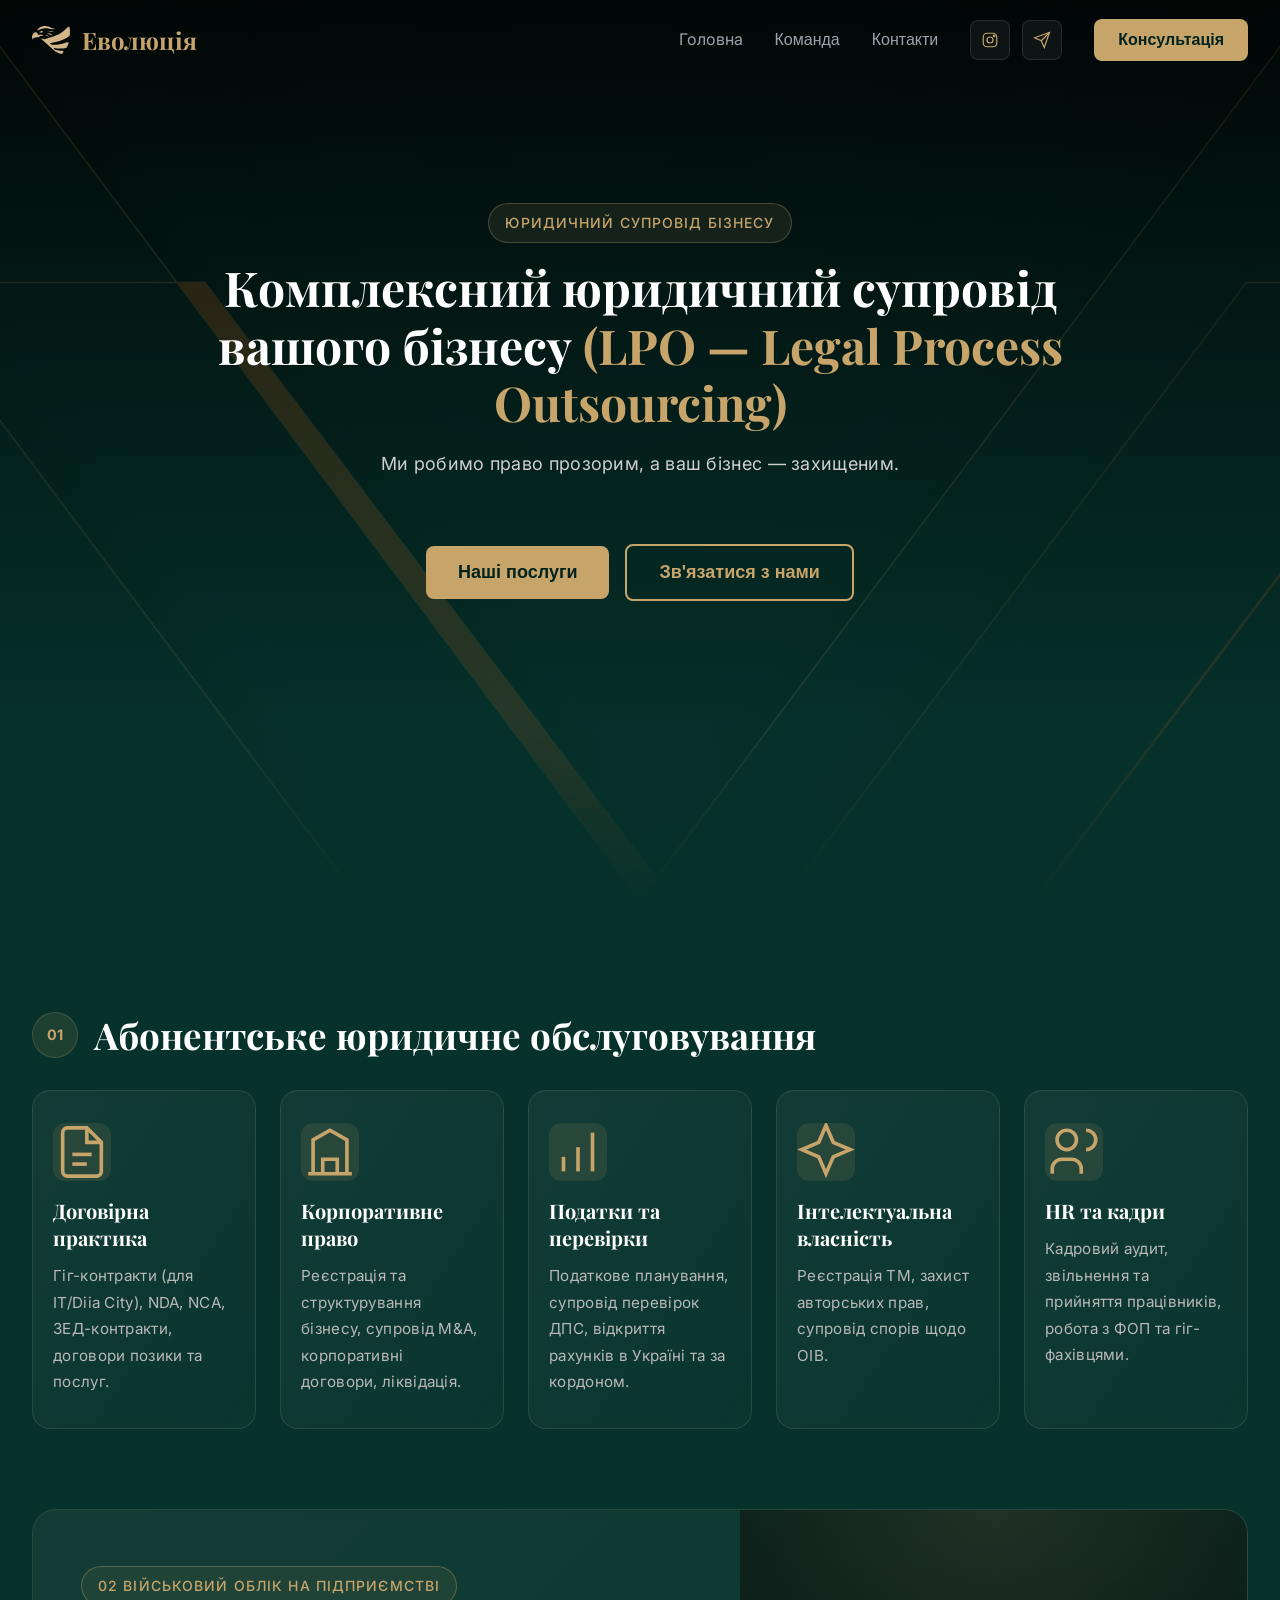
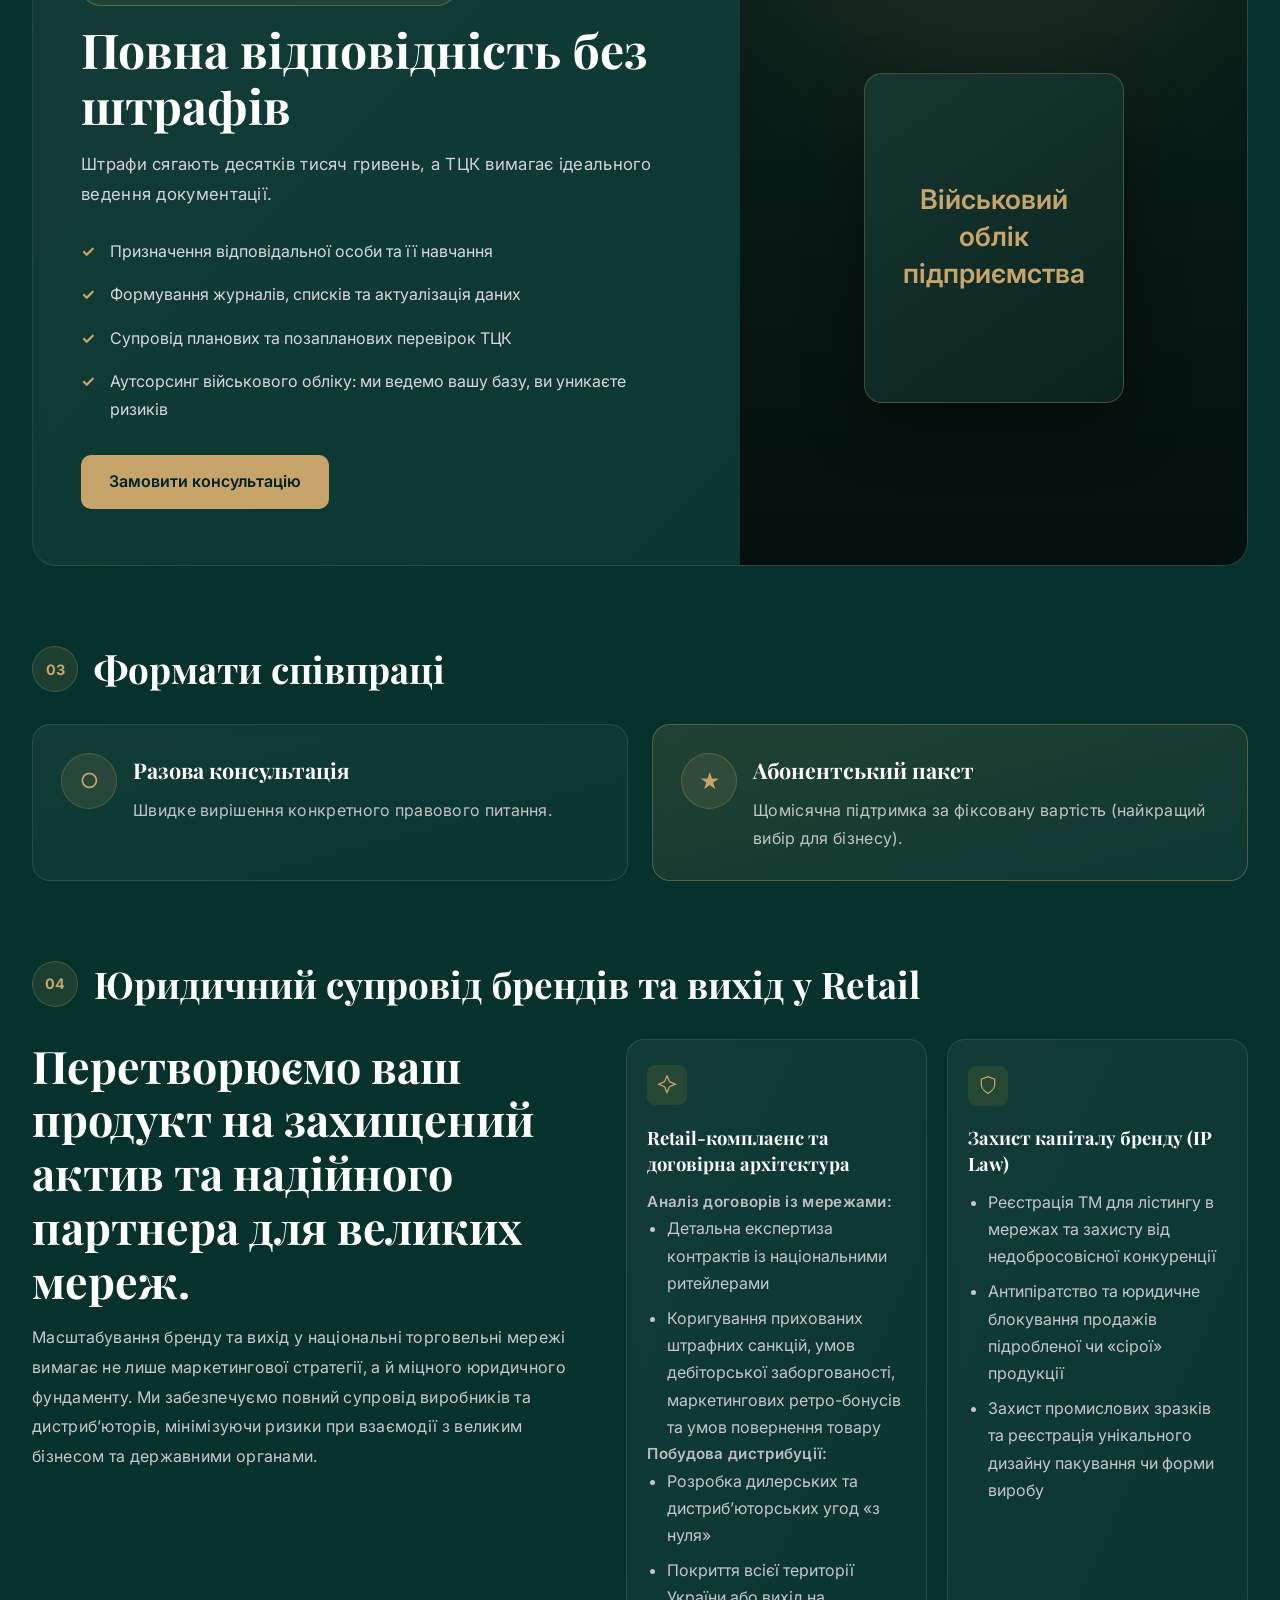
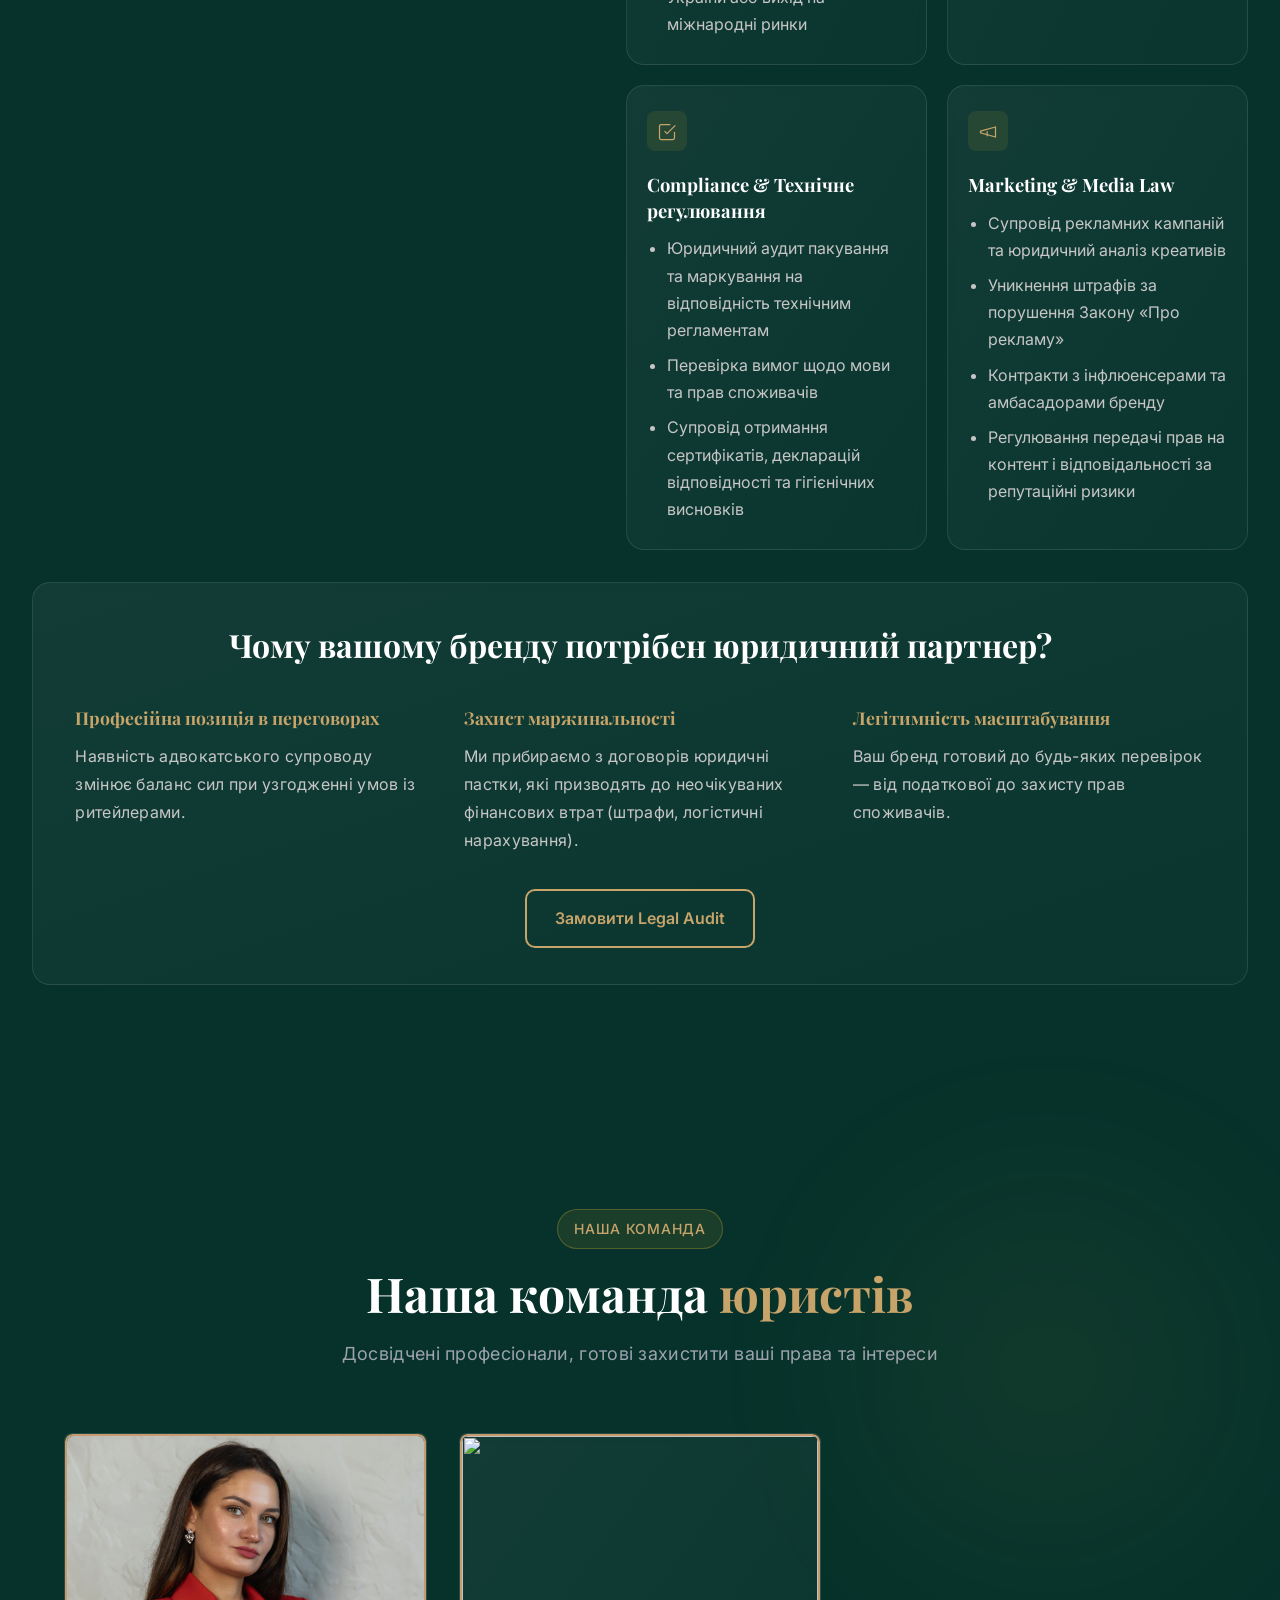
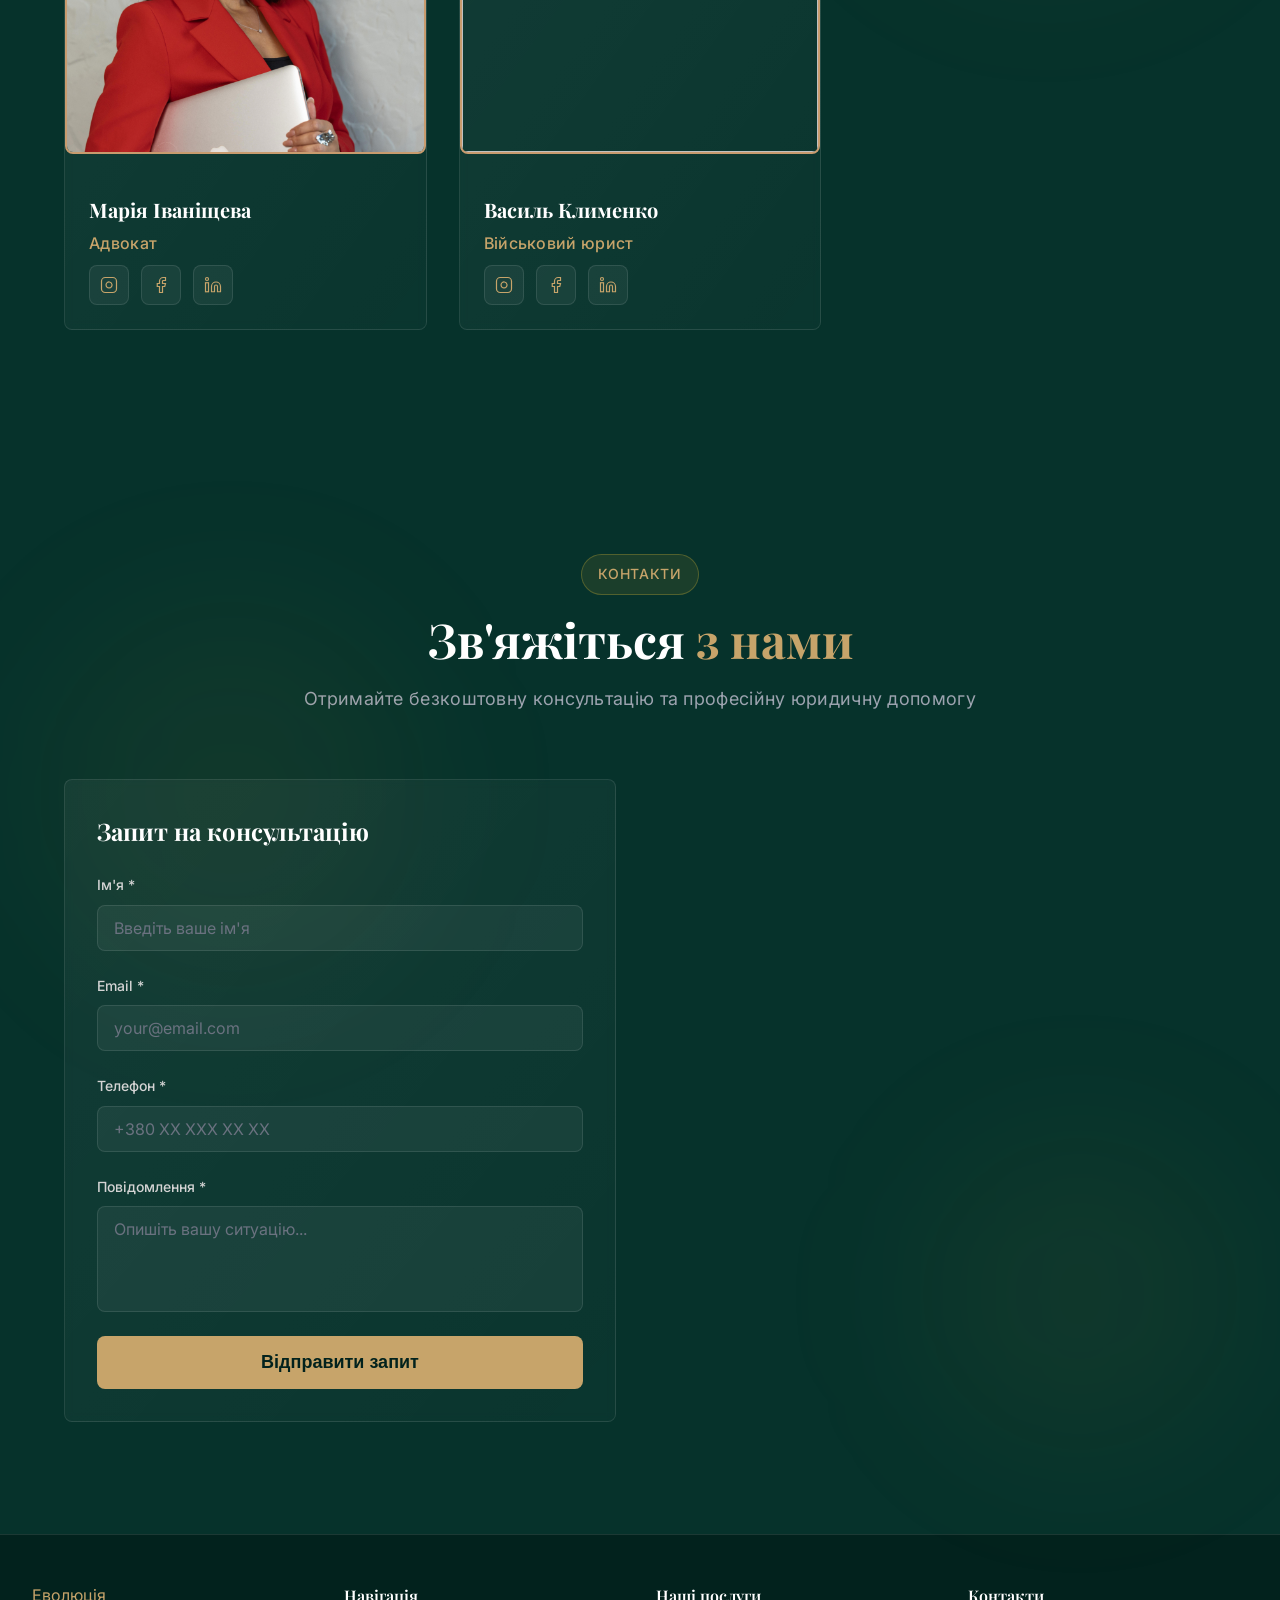
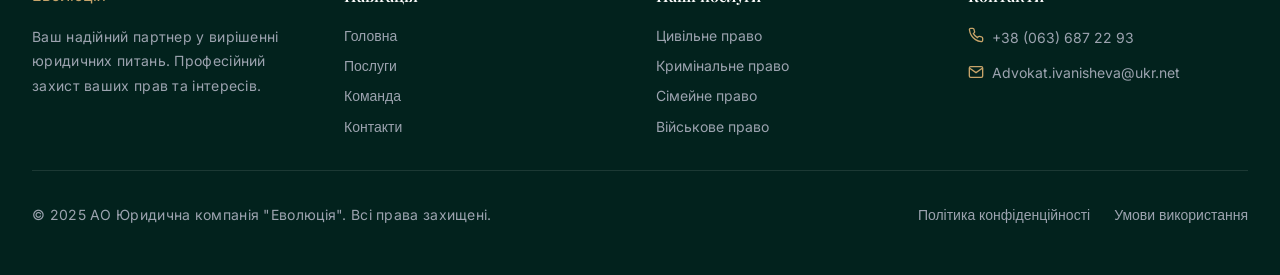
==== commit 23ecd91f: "fix logo block" ====
--- a/services.html
+++ b/services.html
@@ -23,15 +23,7 @@
         <div class="header-content">
           <a href="./index.html" class="logo">
             <img src="./img/logo-icon.svg" alt="Еволюція" class="logo-svg" />
-            <text
-              x="0"
-              y="28"
-              font-family="Playfair Display"
-              font-size="28"
-              fill="currentColor"
-            >
-              Еволюція
-            </text>
+            <span class="logo-text"> Еволюція </span>
           </a>
 
           <nav class="nav-desktop">
--- a/styles.css
+++ b/styles.css
@@ -86,8 +86,6 @@
 }
 
 .logo {
-  font-size: 1.5rem;
-  font-weight: 700;
   cursor: pointer;
   display: flex;
   align-items: center;
@@ -95,7 +93,6 @@
   cursor: pointer;
   color: var(--gold);
   text-decoration: none;
-  font-family: "Playfair Display", serif;
 }
 
 .logo-svg {
@@ -103,7 +100,12 @@
   width: auto;
   color: var(--gold);
 }
-
+.logo-text {
+  font-family: "Playfair Display", serif;
+  font-size: 1.5rem;
+  font-weight: 700;
+  color: var(--gold);
+}
 .nav-desktop {
   display: none;
   align-items: center;
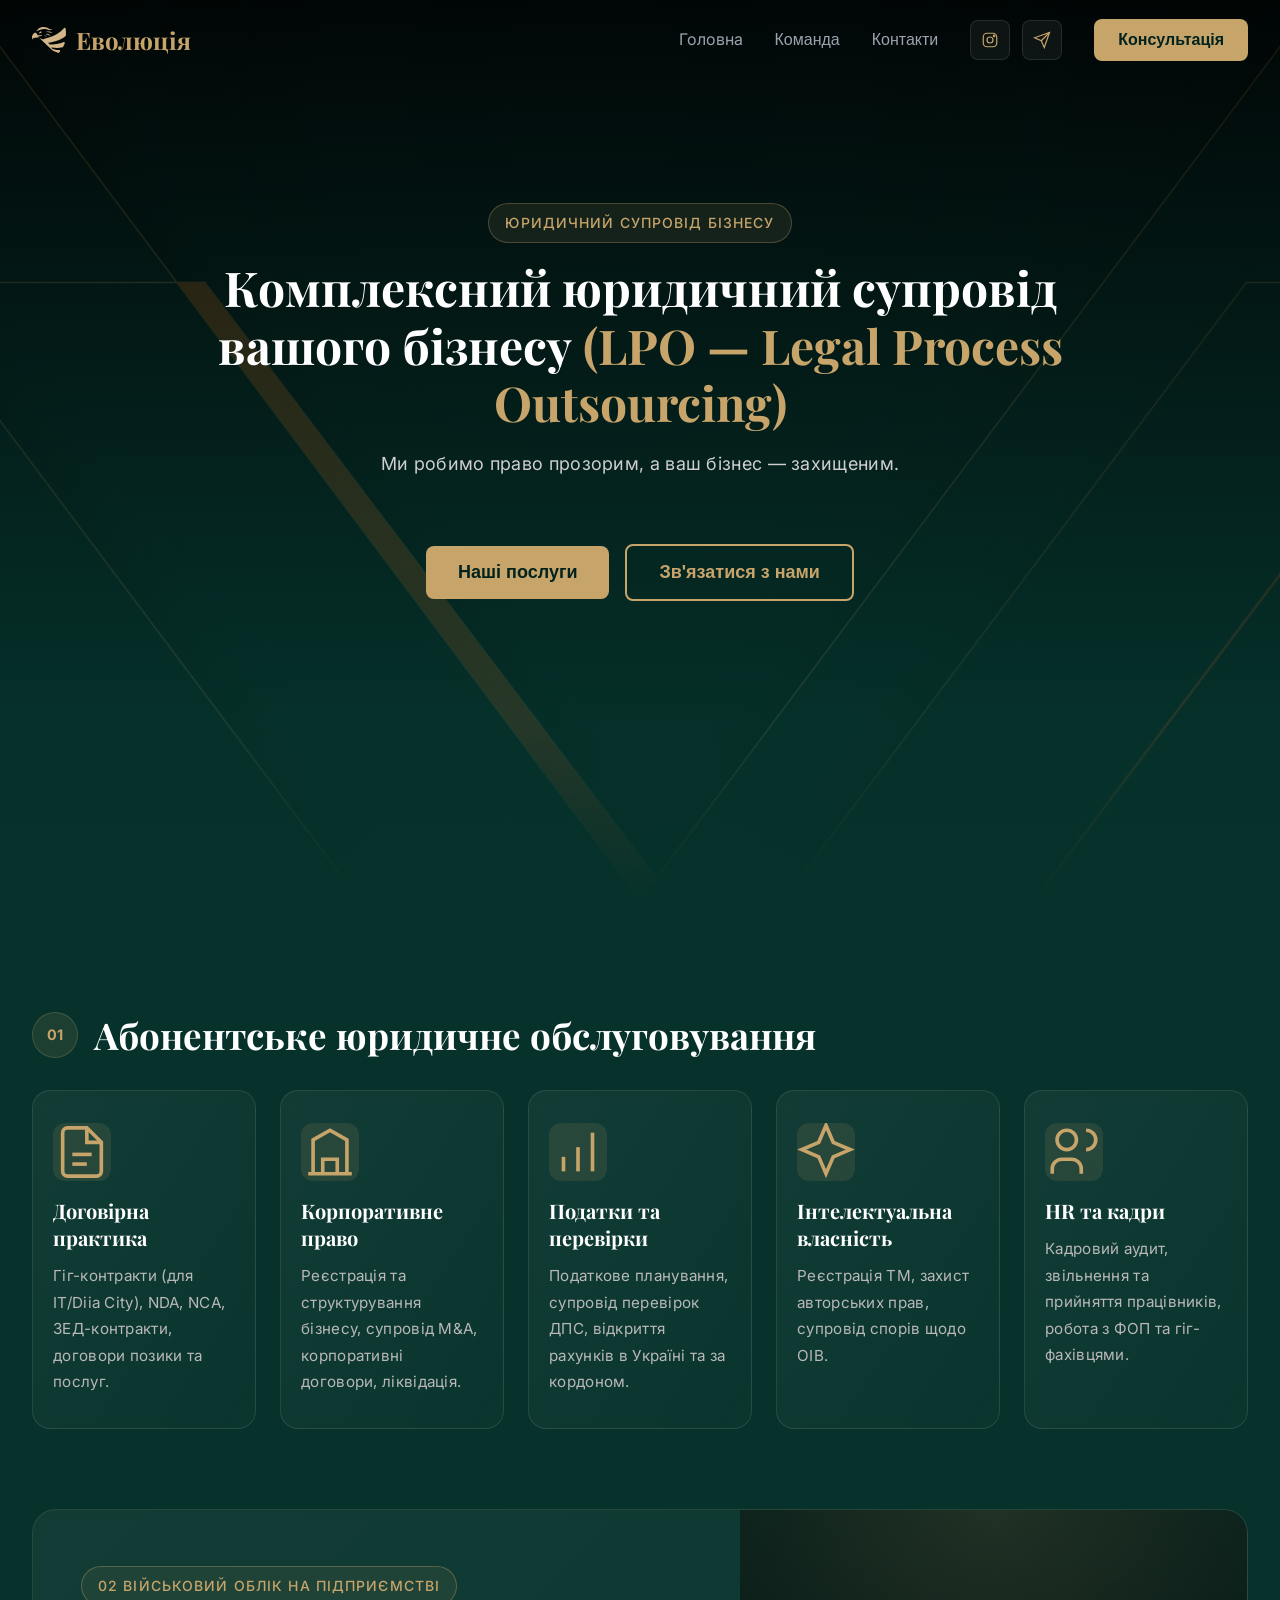
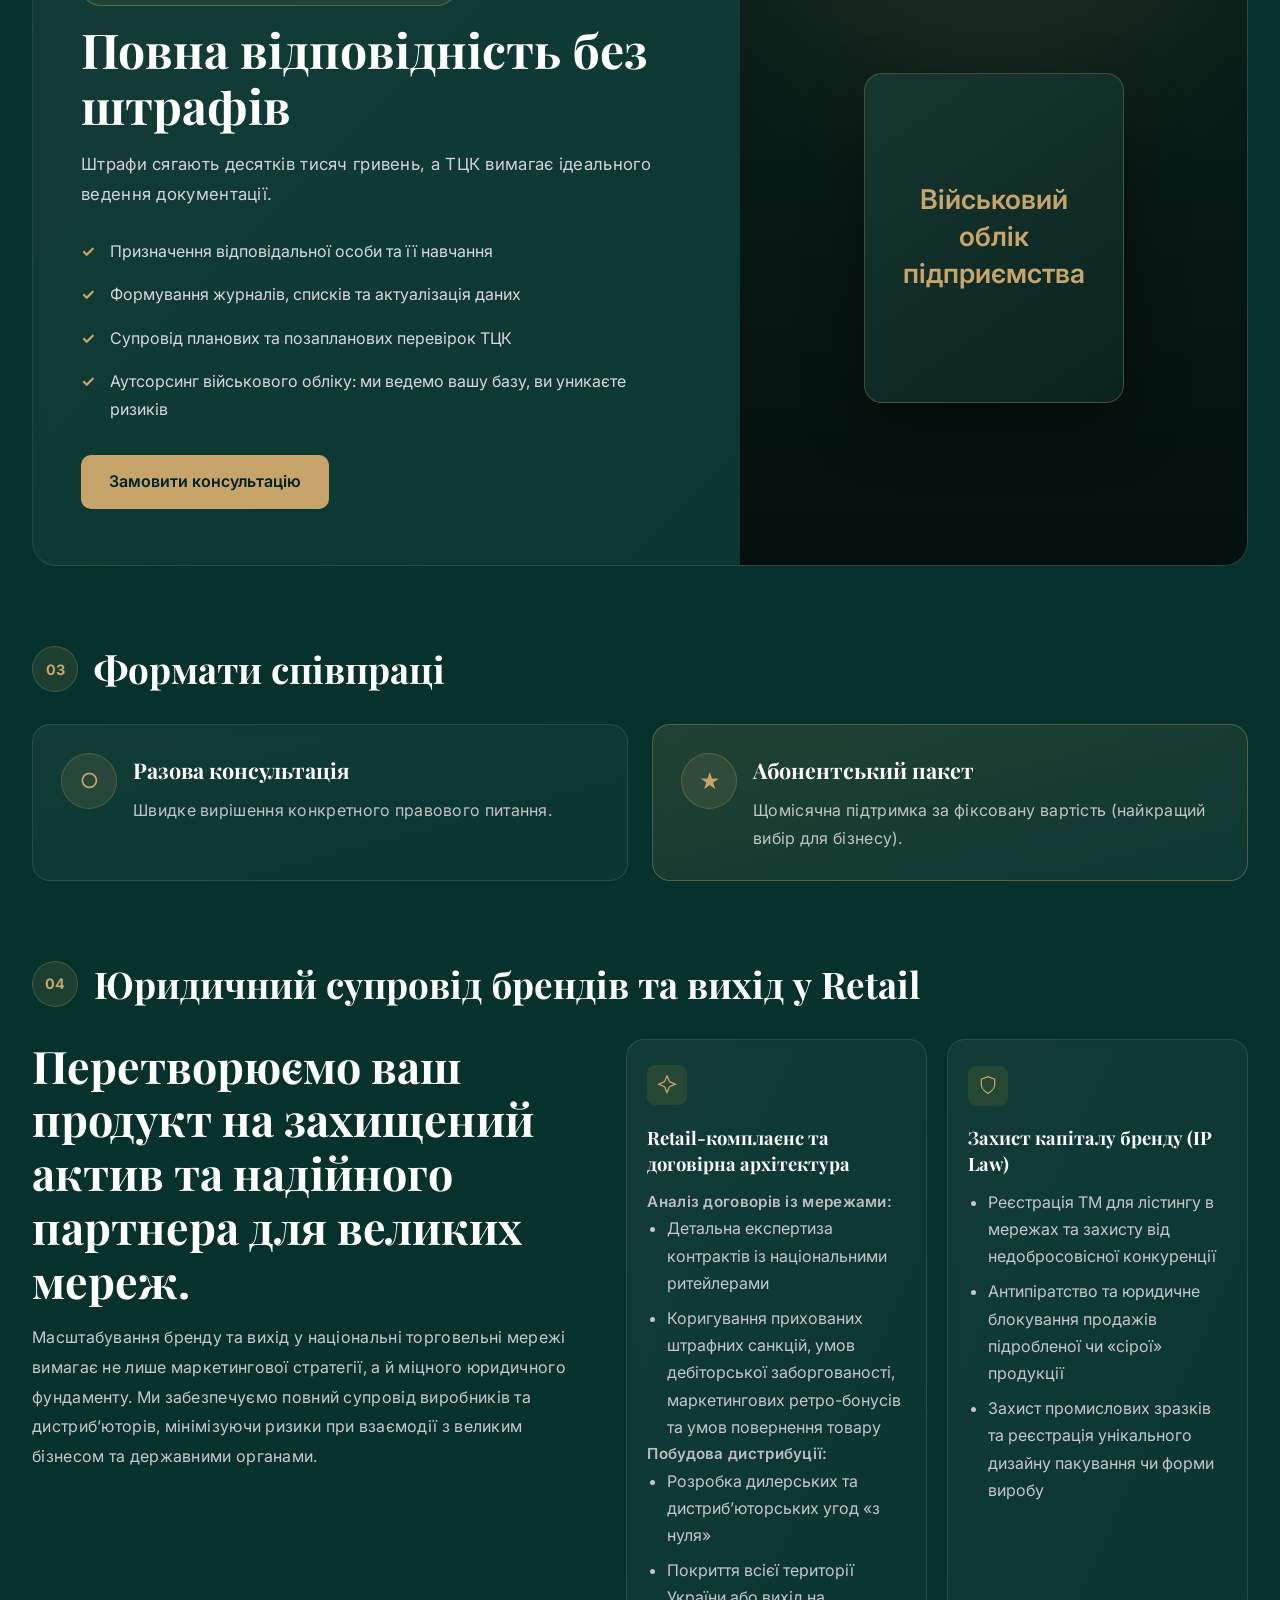
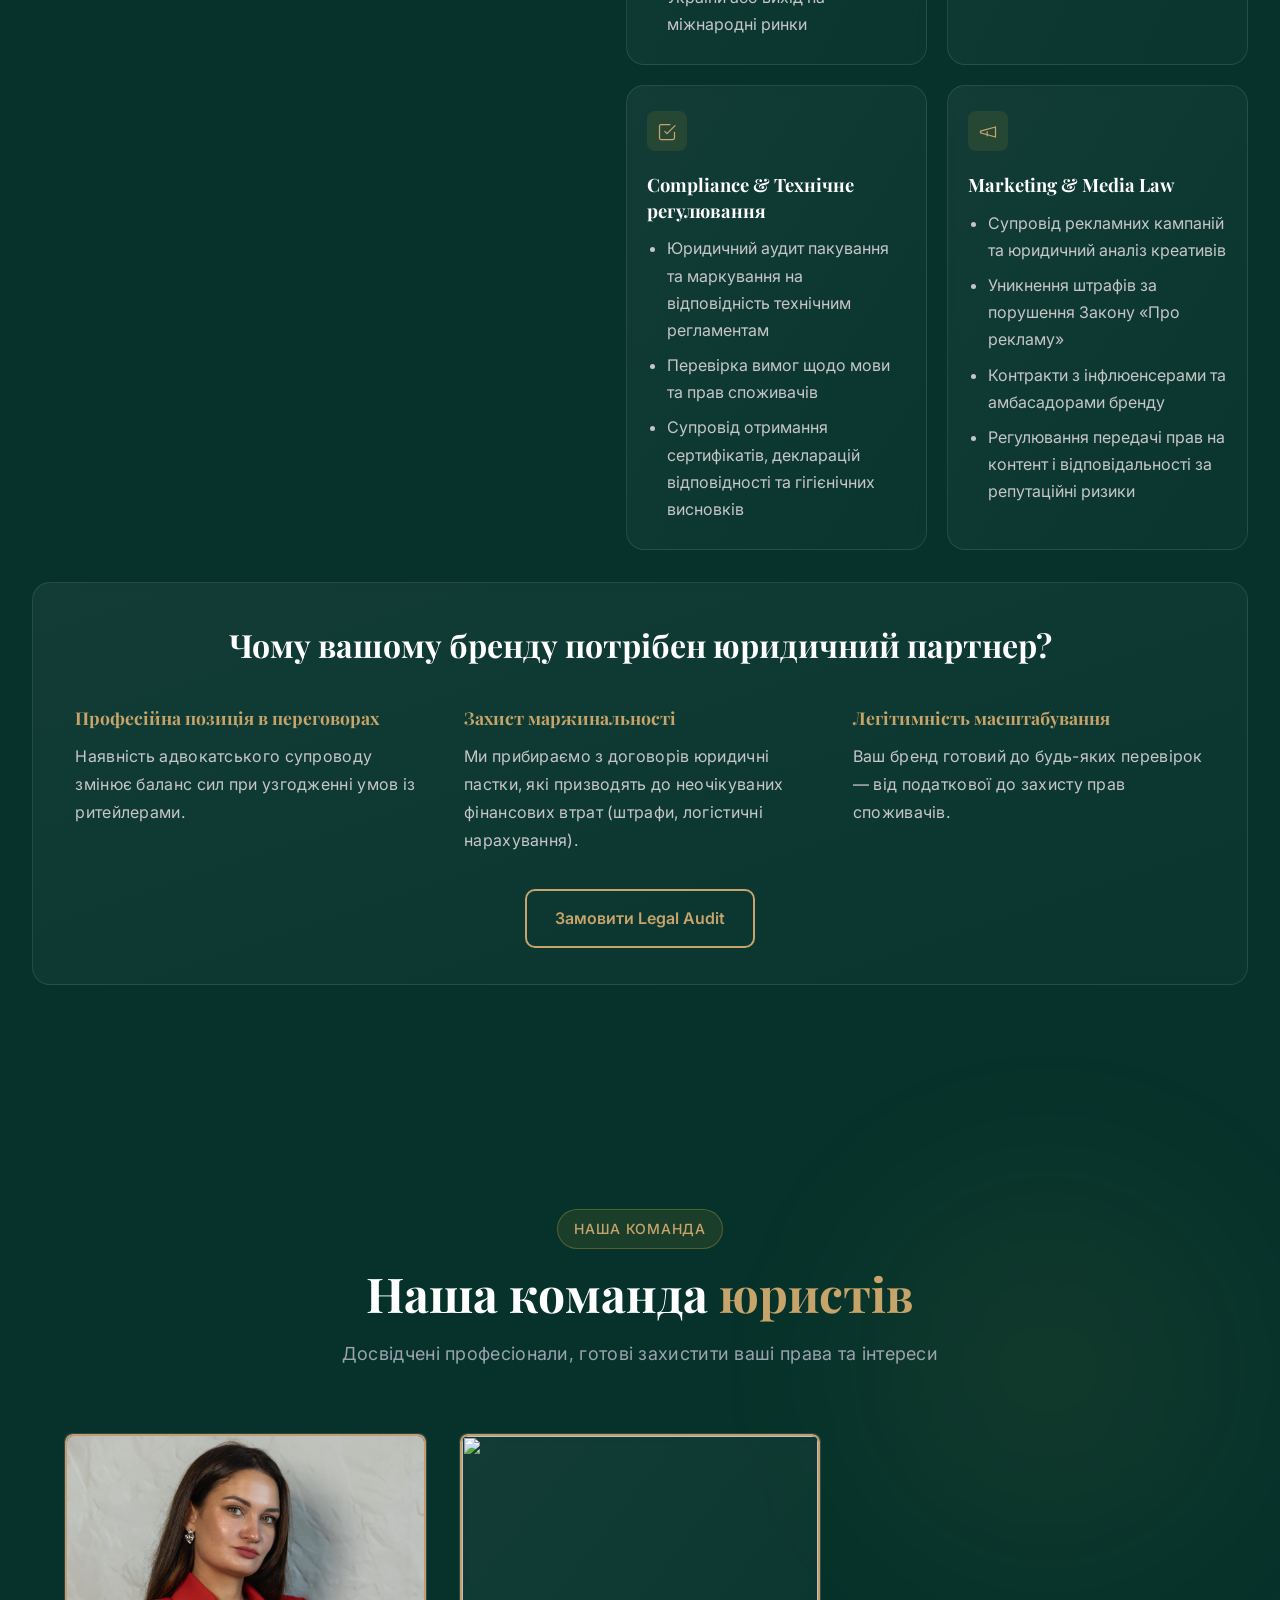
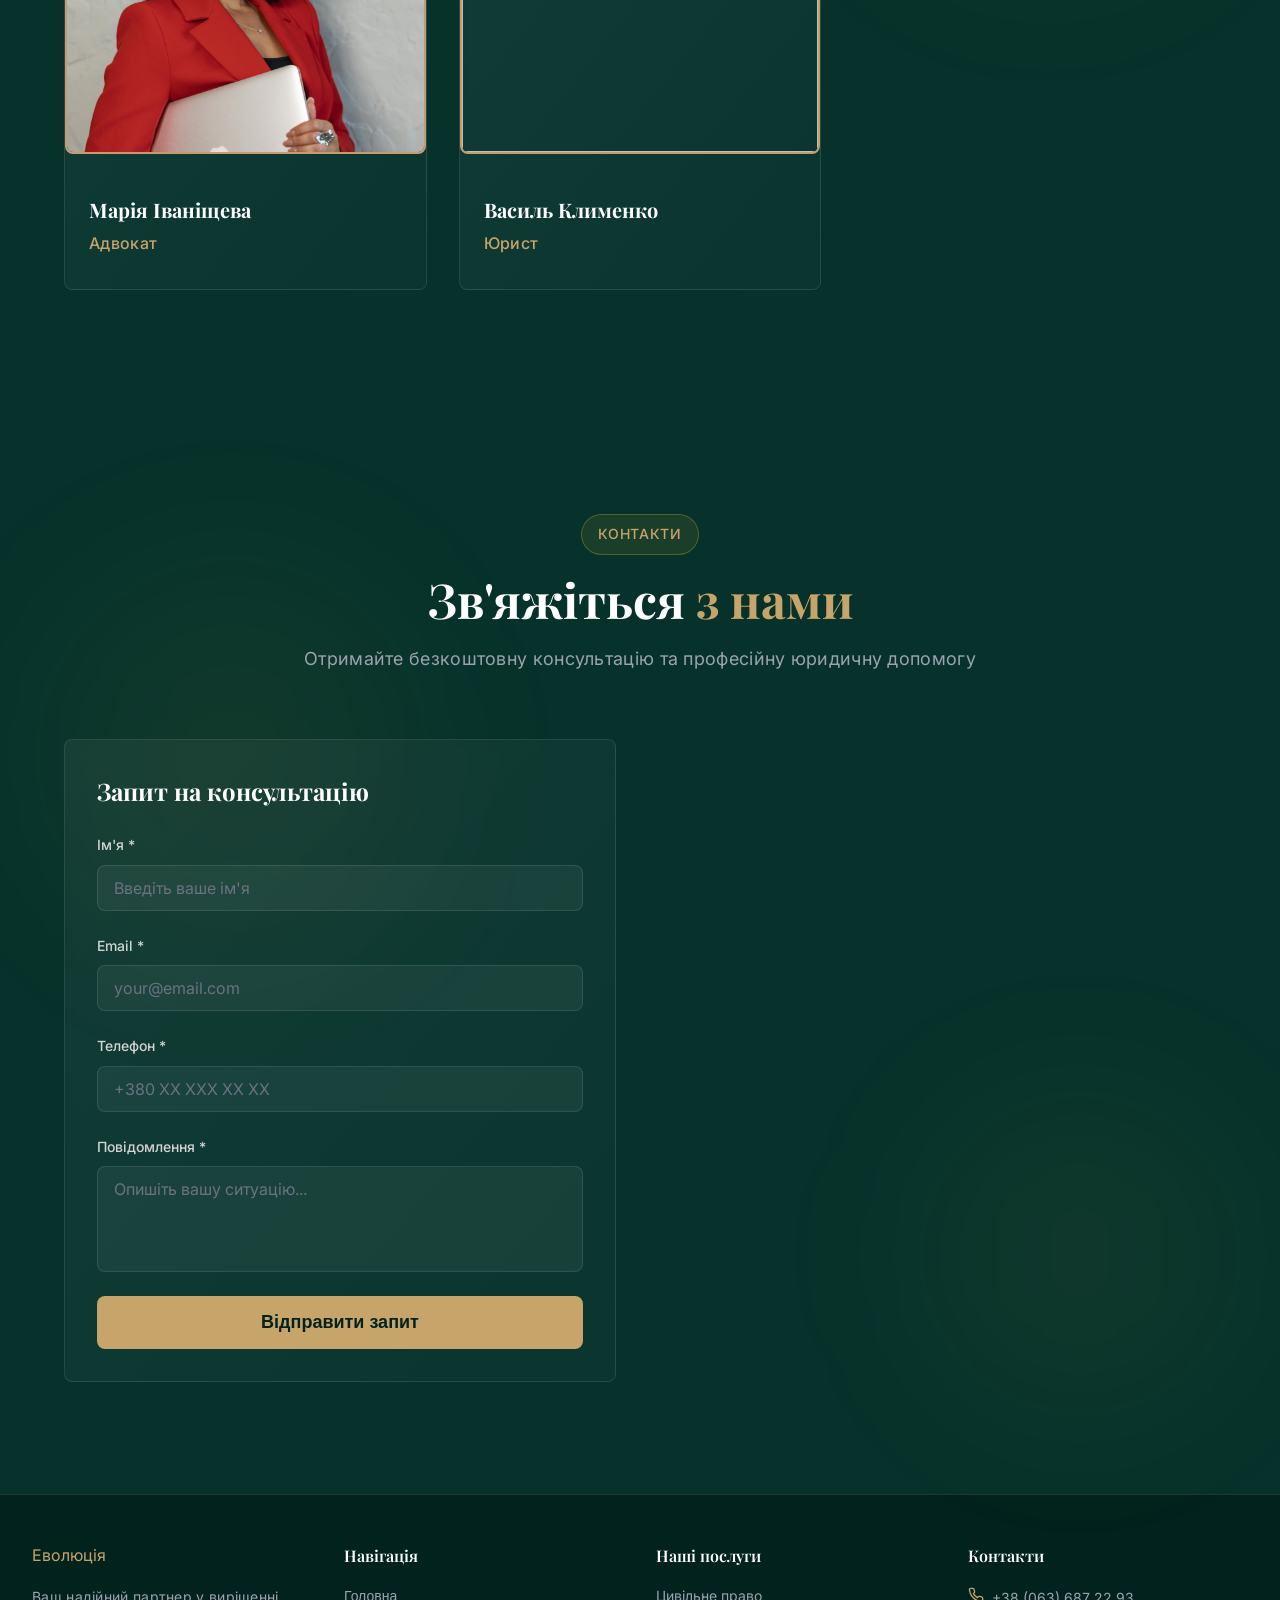
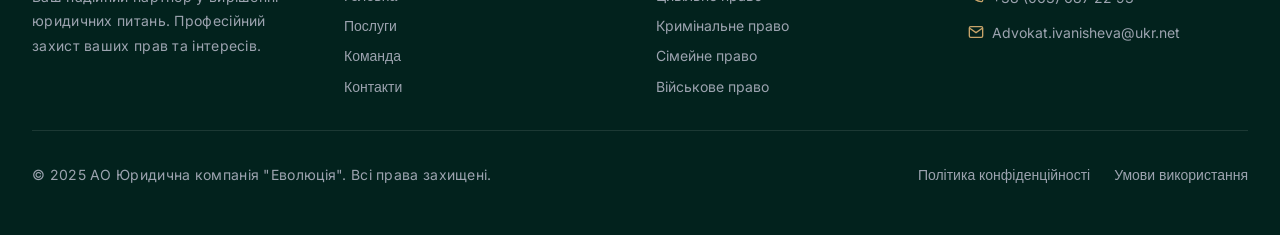
==== commit 17c564cf: "Update team section" ====
--- a/services.html
+++ b/services.html
@@ -581,7 +581,7 @@
               <h3 class="team-name">Марія Іваніщева</h3>
               <p class="team-position">Адвокат</p>
 
-              <div class="team-social">
+              <!-- <div class="team-social">
                 <a class="social-link" href="#">
                   <svg
                     fill="none"
@@ -637,7 +637,7 @@
                     <circle cx="4" cy="4" r="2"></circle>
                   </svg>
                 </a>
-              </div>
+              </div> -->
             </div>
           </div>
 
@@ -648,9 +648,9 @@
 
             <div class="team-info">
               <h3 class="team-name">Василь Клименко</h3>
-              <p class="team-position">Військовий юрист</p>
-
-              <div class="team-social">
+              <p class="team-position">Юрист</p>
+
+              <!-- <div class="team-social">
                 <a class="social-link" href="#">
                   <svg
                     fill="none"
@@ -706,7 +706,7 @@
                     <circle cx="4" cy="4" r="2"></circle>
                   </svg>
                 </a>
-              </div>
+              </div> -->
             </div>
           </div>
         </div>
--- a/styles.css
+++ b/styles.css
@@ -86,19 +86,19 @@
 }
 
 .logo {
-  cursor: pointer;
-  display: flex;
-  align-items: center;
-  gap: 12px;
-  cursor: pointer;
-  color: var(--gold);
+  display: flex;
+  align-items: center;
+  gap: 10px;
   text-decoration: none;
+  color: var(--gold);
 }
 
 .logo-svg {
-  height: 28px;
-  width: auto;
-  color: var(--gold);
+  width: 34px;
+  height: 34px;
+  object-fit: contain;
+  display: block;
+  flex-shrink: 0;
 }
 .logo-text {
   font-family: "Playfair Display", serif;
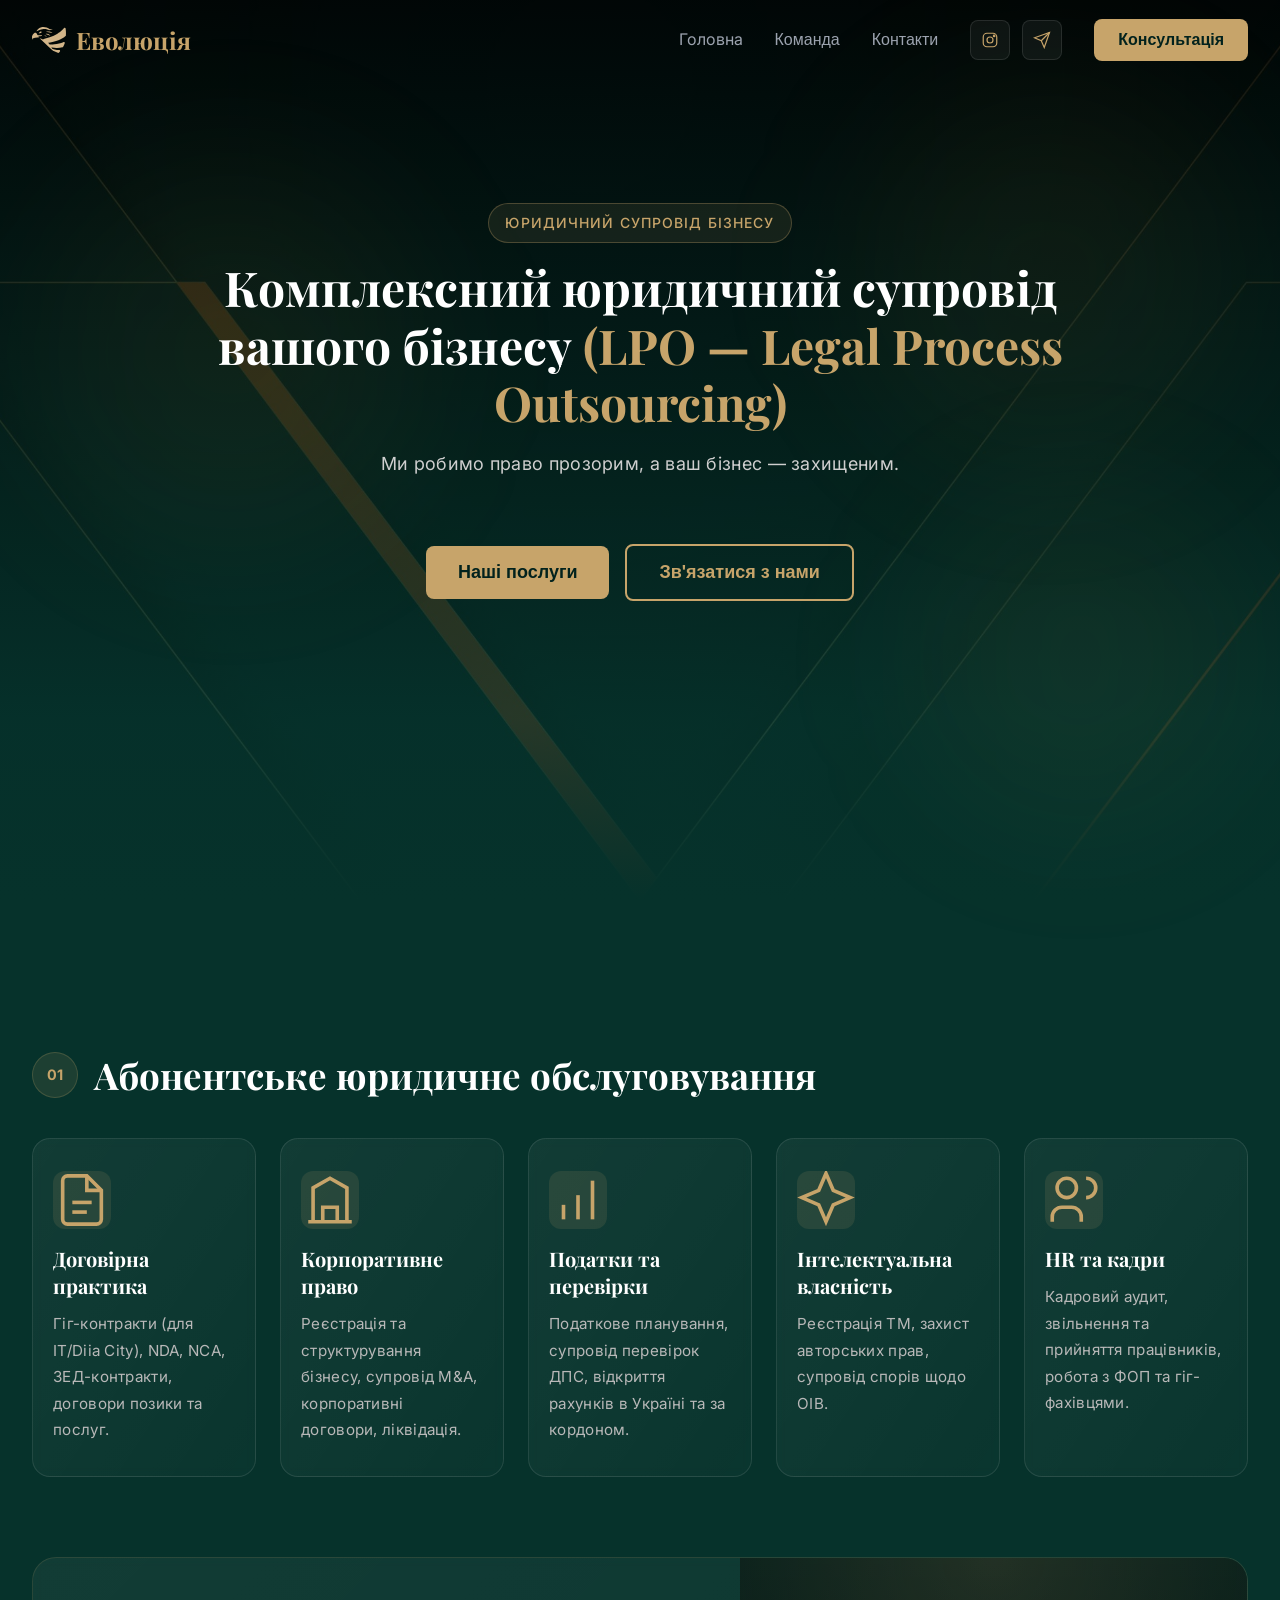
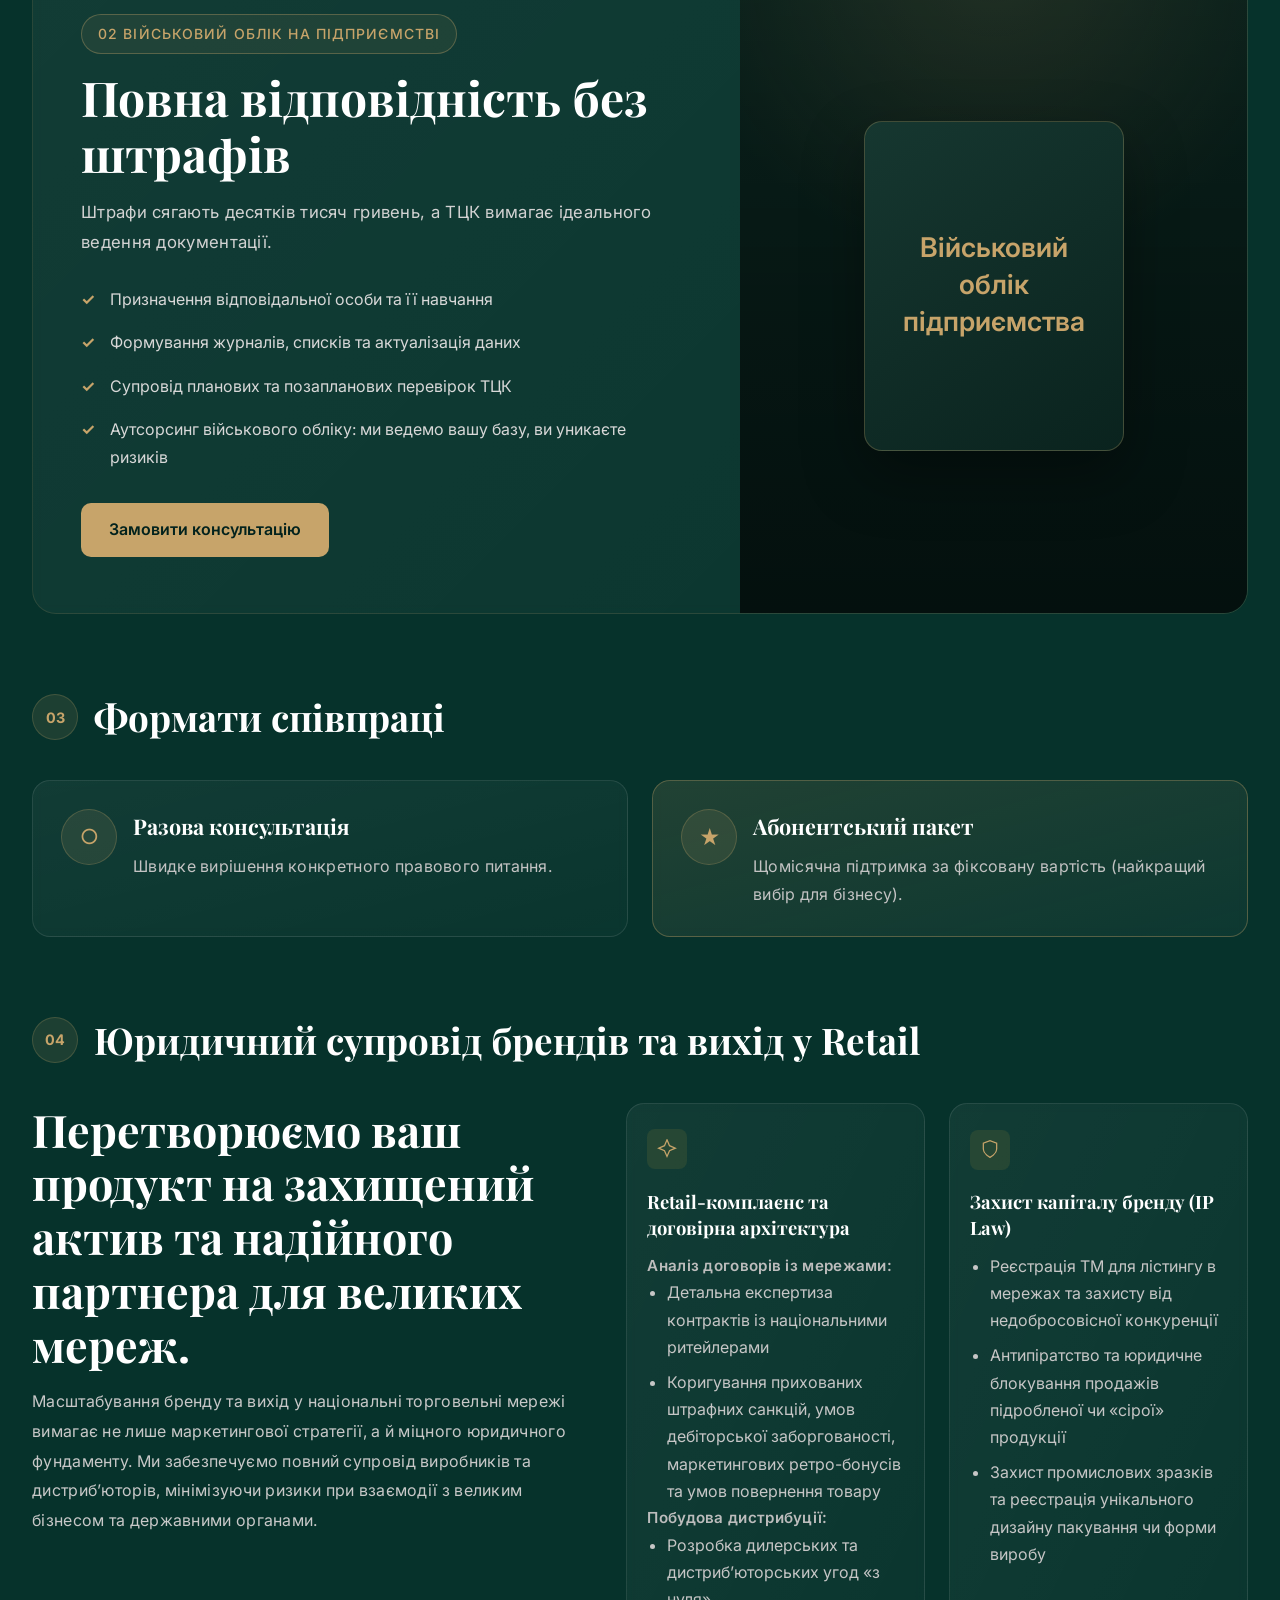
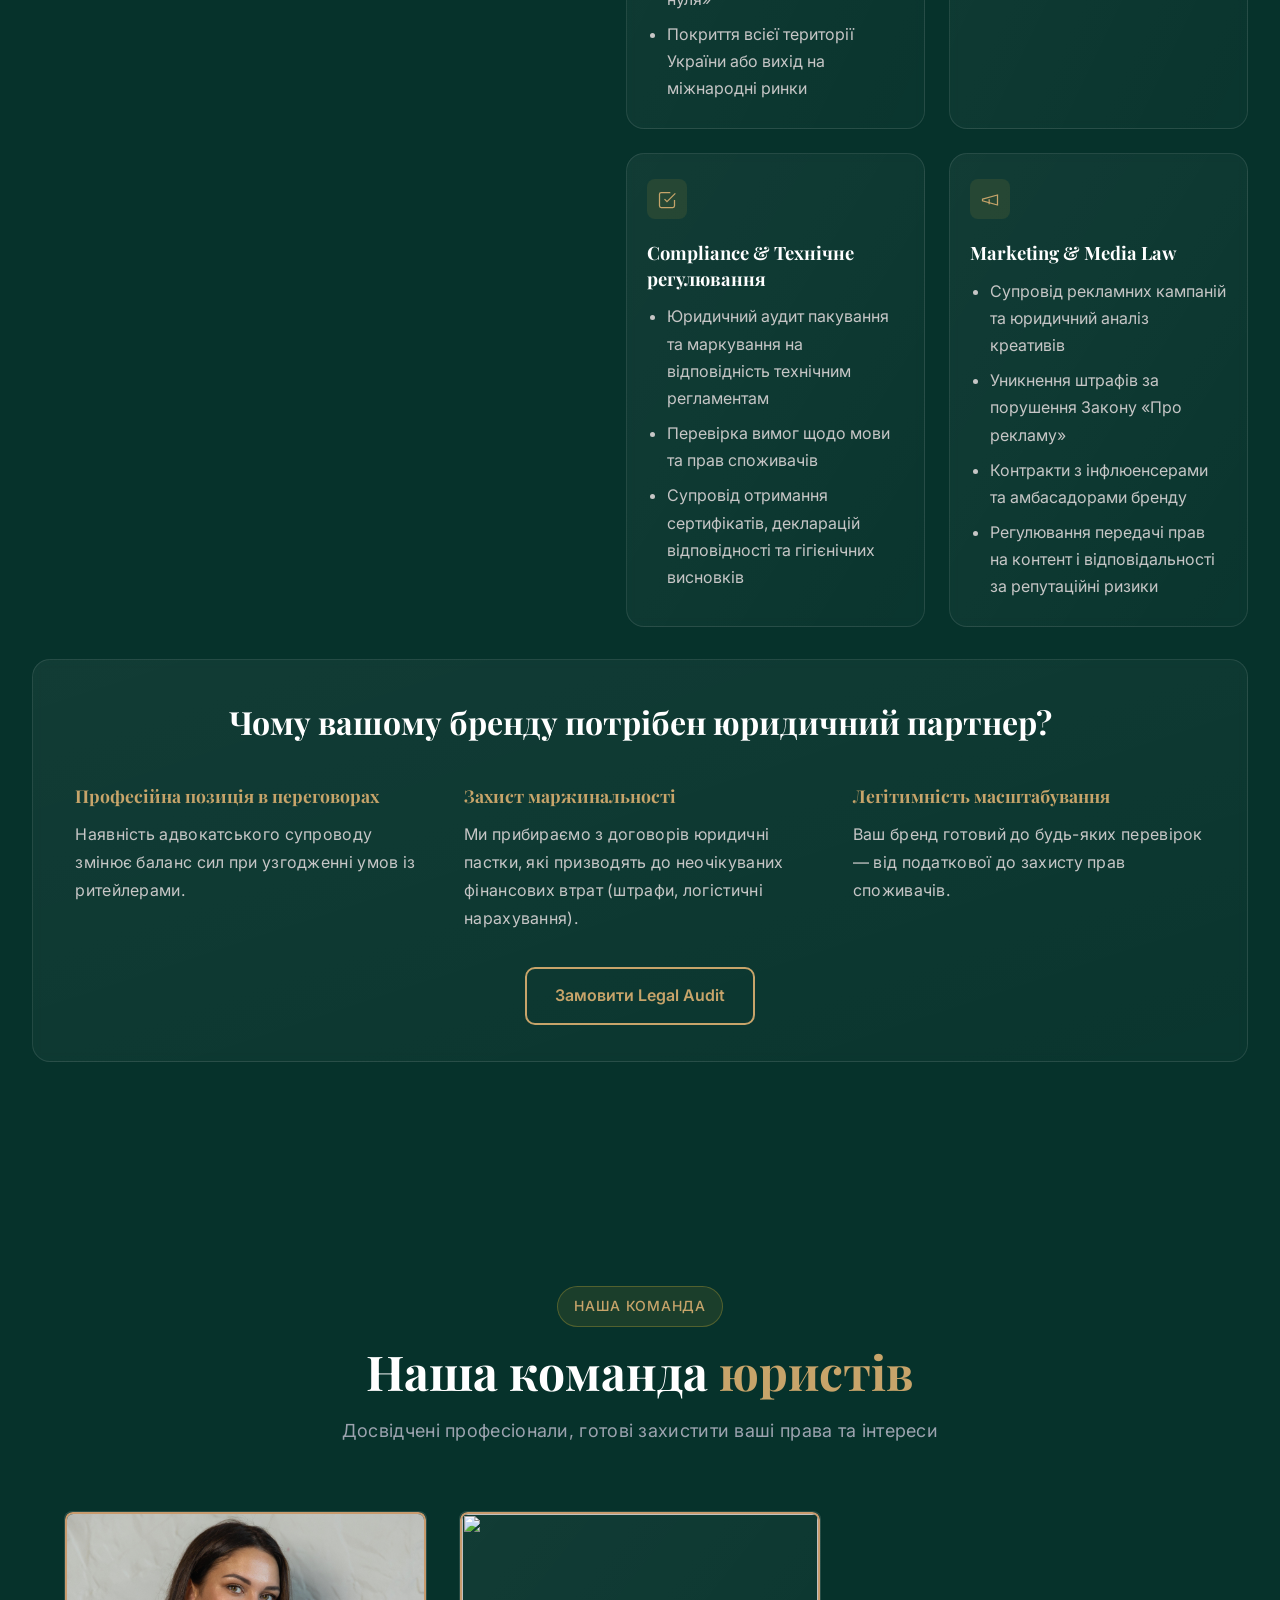
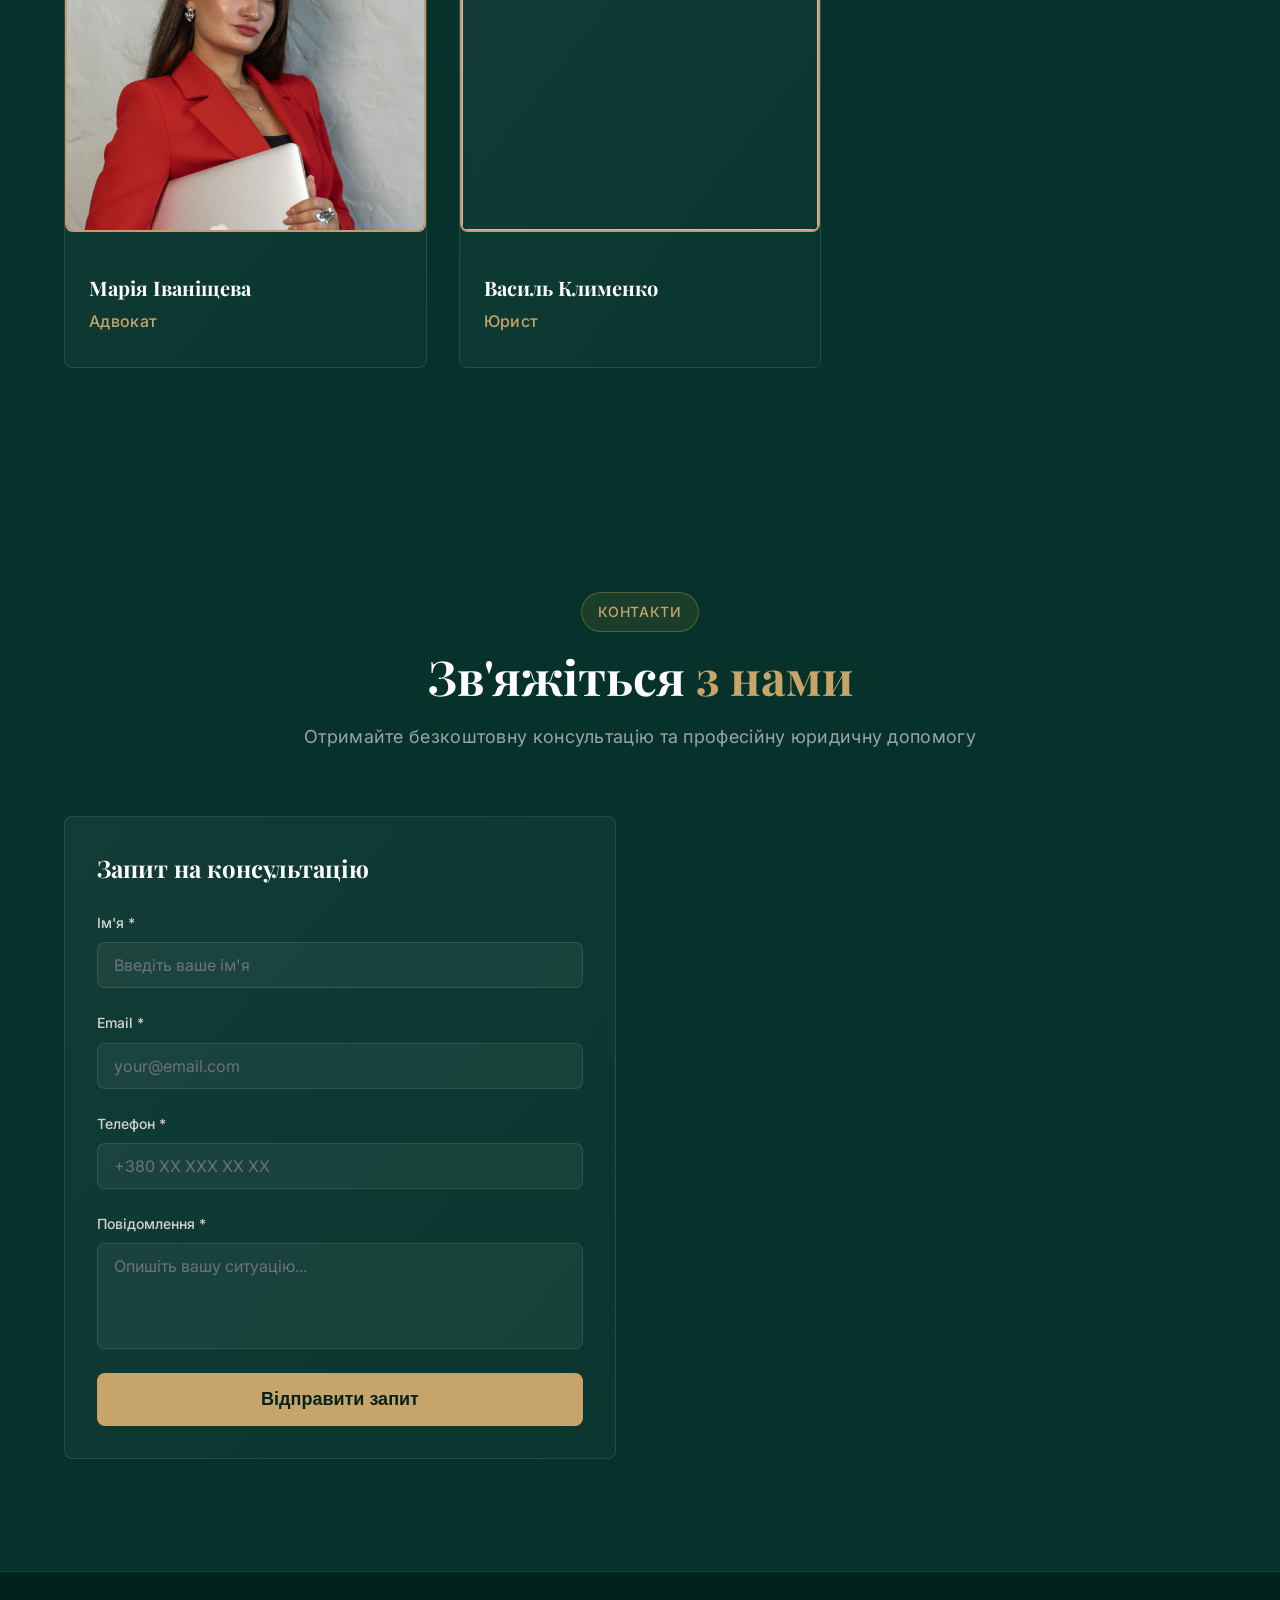
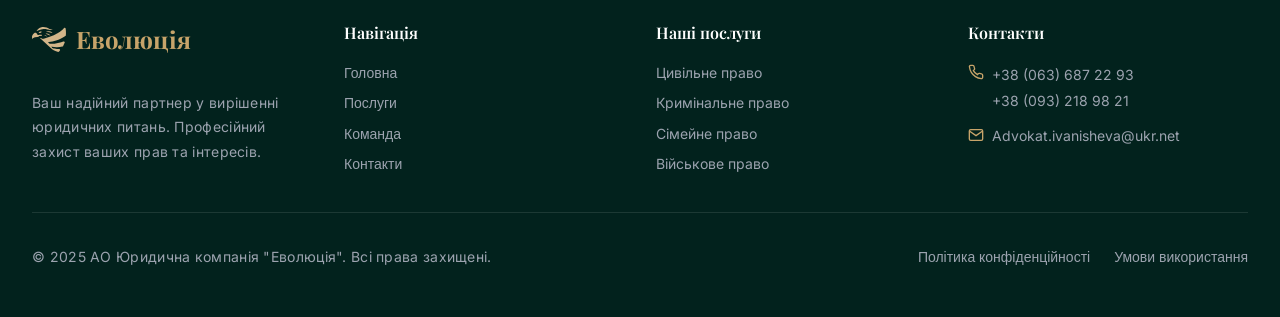
==== commit 3d850b64: "update url" ====
--- a/services.html
+++ b/services.html
@@ -37,7 +37,7 @@
             <div class="header-socials">
               <!-- Instagram -->
               <a
-                href="https://instagram.com/ТВОЙ_АККАУНТ"
+                href="https://www.instagram.com/evolucia.law?igsh=MTUwdzBtMmEzbGlqaQ=="
                 target="_blank"
                 class="social-link"
               >
@@ -50,7 +50,7 @@
 
               <!-- Telegram -->
               <a
-                href="https://t.me/ТВОЙ_АККАУНТ"
+                href="https://t.me/evolution_lawfirm"
                 target="_blank"
                 class="social-link"
               >
@@ -90,7 +90,7 @@
           <div class="header-socials mobile-socials">
             <!-- Instagram -->
             <a
-              href="https://instagram.com/ТВОЙ_АККАУНТ"
+              href="https://www.instagram.com/evolucia.law?igsh=MTUwdzBtMmEzbGlqaQ=="
               target="_blank"
               class="social-link"
             >
@@ -103,7 +103,7 @@
 
             <!-- Telegram -->
             <a
-              href="https://t.me/ТВОЙ_АККАУНТ"
+              href="https://t.me/evolution_lawfirm"
               target="_blank"
               class="social-link"
             >
@@ -806,7 +806,8 @@
 
               <div>
                 <h4>Телефон</h4>
-                <a href="tel:+380636872293">+38 (063) 687 22 93</a>
+                <a href="tel:+380636872293"> +38 (063) 687 22 93 </a> <br />
+                <a href="tel:+380932189821"> +38 (093) 218 98 21 </a>
               </div>
             </div>
 
@@ -892,7 +893,14 @@
         <div class="footer-grid">
           <div class="footer-brand">
             <div class="logo">
-              <span class="logo-pravo">Еволюція</span>
+              <a href="./index.html" class="logo">
+                <img
+                  src="./img/logo-icon.svg"
+                  alt="Еволюція"
+                  class="logo-svg"
+                />
+                <span class="logo-text"> Еволюція </span>
+              </a>
             </div>
 
             <p class="footer-description">
@@ -951,7 +959,8 @@
               </svg>
 
               <div>
-                <a href="tel:+380636872293">+38 (063) 687 22 93</a>
+                <a href="tel:+380636872293"> +38 (063) 687 22 93 </a> <br />
+                <a href="tel:+380932189821"> +38 (093) 218 98 21 </a>
               </div>
             </div>
 
--- a/styles.css
+++ b/styles.css
@@ -56,6 +56,9 @@
   max-width: 1280px;
   margin: 0 auto;
   padding: 0 1rem;
+}
+section {
+  padding: 100px 0;
 }
 
 /* =====================================================
@@ -424,10 +427,10 @@
    Спільні стилі секцій, заголовків, описів і декоративних елементів.
    ===================================================== */
 
-section {
+/* section {
   position: relative;
   padding: 5rem 0;
-}
+} */
 
 .section-decoration {
   position: absolute;
@@ -1164,6 +1167,7 @@
   display: flex;
   align-items: center;
   overflow: hidden;
+  margin-bottom: 40px;
 }
 
 .services-hero-bg {
@@ -1247,7 +1251,7 @@
   display: flex;
   align-items: center;
   gap: 1rem;
-  margin-bottom: 2rem;
+  margin-bottom: 40px;
 }
 
 .block-title span {
@@ -1275,7 +1279,7 @@
 .practice-grid {
   display: grid;
   grid-template-columns: repeat(5, 1fr);
-  gap: 1.5rem;
+  gap: 24px;
 }
 
 .practice-card,
@@ -1426,7 +1430,7 @@
 .cooperation-grid {
   display: grid;
   grid-template-columns: repeat(2, 1fr);
-  gap: 1.5rem;
+  gap: 24px;
 }
 
 .cooperation-card {
@@ -1504,7 +1508,7 @@
 .retail-grid {
   display: grid;
   grid-template-columns: repeat(2, 1fr);
-  gap: 1.25rem;
+  gap: 24px;
 }
 
 .retail-card {
